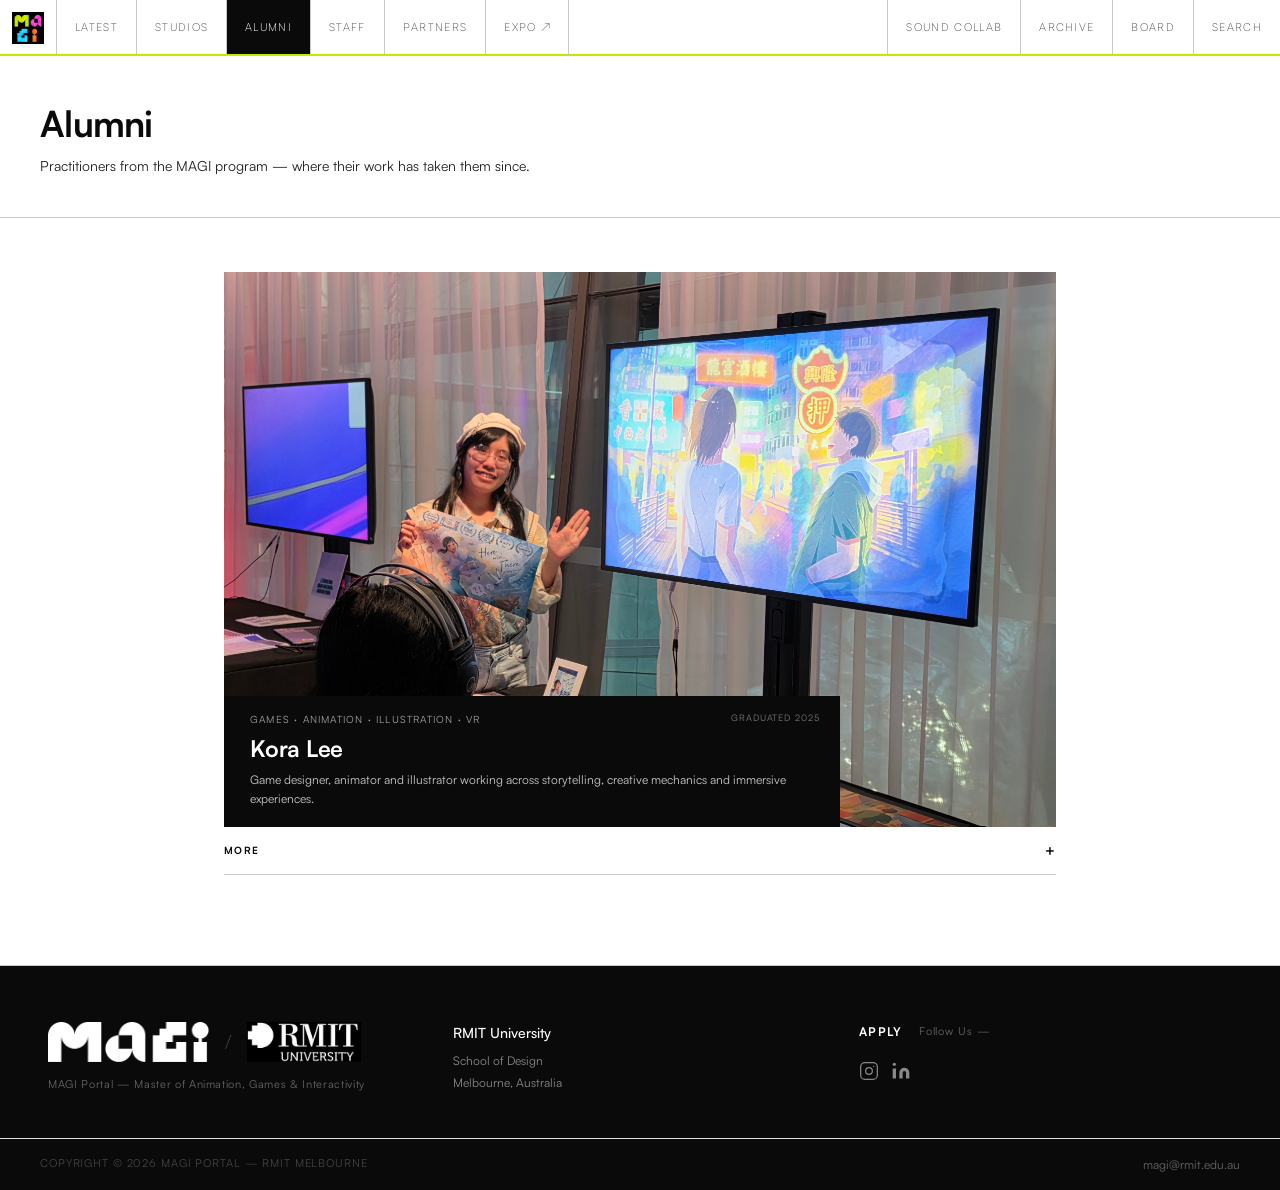
==== alumni.html @ 3a31229a "bug fix" ====
<!DOCTYPE html>
<html lang="en">
<head>
  <meta charset="UTF-8" />
  <meta name="viewport" content="width=device-width, initial-scale=1.0" />
  <title>Alumni | MAGI Portal</title>
  <link rel="icon" type="image/png" href="logo/MAGI_favicon.png" />
  <link rel="apple-touch-icon" href="logo/MAGI_favicon.png" />
  <link rel="stylesheet" href="style.css" />
  <style>

    /* ── ALUMNI COLUMN ────────────────────────────────
       Single centred column at ~65% of the page. Each alum is one .alum
       block: hero image with an overlaid corner panel, then a click-to-open
       detail section. Adding another alum = copying one .alum block; the
       toggle script picks it up automatically. */
    .alum-col {
      width: 65%;
      margin: 0 auto;
      padding: 54px 0 90px;
    }

    .alum { margin-bottom: 72px; }
    .alum:last-child { margin-bottom: 0; }

    /* ── Hero + overlaid corner panel ── */
    .alum-hero { position: relative; }

    .alum-hero-img {
      width: 100%;
      aspect-ratio: 3 / 2;
      object-fit: cover;
      object-position: center 28%;   /* keeps faces off the panel */
      display: block;
      background: var(--bg-hover);
    }

    /* Anchored to the image's bottom-left, overlapping it */
    .alum-panel {
      position: absolute;
      left: 0;
      bottom: 0;
      max-width: 74%;
      background: var(--black);
      color: var(--white);
      padding: 15px 26px 19px;
    }

    .alum-panel-meta {
      font-size: 10px;
      letter-spacing: 0.12em;
      text-transform: uppercase;
      color: rgba(255, 255, 255, 0.6);
      margin-bottom: 9px;
    }

    .alum-panel-name {
      font-size: 23px;
      font-weight: 700;
      letter-spacing: -0.01em;
      line-height: 1.15;
      margin-bottom: 7px;
    }

    .alum-panel-role {
      font-size: 12px;
      line-height: 1.6;
      color: rgba(255, 255, 255, 0.78);
    }

    /* Pinned to the panel's own top-right corner (.alum-panel is already
       position:absolute, so it's a positioning context for this too) */
    .alum-panel-grad {
      position: absolute;
      top: 15px;
      right: 20px;
      font-size: 9px;
      letter-spacing: 0.1em;
      text-transform: uppercase;
      color: rgba(255, 255, 255, 0.45);
    }

    /* ── Click-to-open toggle ── */
    .alum-more {
      width: 100%;
      display: flex;
      align-items: center;
      justify-content: space-between;
      gap: 12px;
      background: none;
      border: none;
      border-bottom: 1px solid var(--line);
      padding: 16px 0;
      font-family: 'Satoshi', sans-serif;
      font-size: 10px;
      font-weight: 700;
      letter-spacing: 0.14em;
      text-transform: uppercase;
      color: var(--black);
      cursor: pointer;
      transition: color 0.12s;
    }
    .alum-more:hover { color: var(--dim); }
    .alum-more-icon {
      font-size: 15px;
      line-height: 1;
      transition: transform 0.28s cubic-bezier(0.4, 0, 0.2, 1);
    }
    .alum.is-open .alum-more-icon { transform: rotate(45deg); }   /* + becomes × */

    /* ── Expanding detail ──
       Same 0fr → 1fr grid technique the Archive rows use, so the open/close
       eases to the content's real height without hardcoding one. */
    .alum-detail-wrap {
      display: grid;
      grid-template-rows: 0fr;
      transition: grid-template-rows 0.34s cubic-bezier(0.4, 0, 0.2, 1);
    }
    .alum.is-open .alum-detail-wrap { grid-template-rows: 1fr; }
    .alum-detail { overflow: hidden; }
    .alum-detail-inner { padding: 28px 0 2px; }

    /* Bio on the left, folio link pinned top-right of the same row */
    .alum-intro {
      display: flex;
      align-items: flex-start;
      justify-content: space-between;
      gap: 32px;
      margin-bottom: 34px;
    }

    .alum-bio {
      font-size: 14px;
      line-height: 1.75;
      color: var(--secondary);
      max-width: 62ch;
    }

    .alum-folio {
      flex-shrink: 0;
      display: inline-flex;
      align-items: center;
      gap: 6px;
      white-space: nowrap;
      font-size: 10px;
      font-weight: 700;
      letter-spacing: 0.14em;
      text-transform: uppercase;
      text-decoration: none;
      color: var(--black);
      border: 1px solid var(--line);
      padding: 9px 14px;
      transition: background 0.12s, color 0.12s, border-color 0.12s;
    }
    .alum-folio:hover {
      background: var(--black);
      color: var(--white);
      border-color: var(--black);
    }

    .alum-sec + .alum-sec { margin-top: 32px; }

    .alum-sec-title {
      font-size: 10px;
      font-weight: 700;
      letter-spacing: 0.14em;
      text-transform: uppercase;
      color: var(--faint);
      padding-bottom: 10px;
      border-bottom: 1px solid var(--line);
      margin-bottom: 4px;
    }

    .alum-item {
      display: grid;
      grid-template-columns: 60px 1fr;
      gap: 18px;
      padding: 14px 0;
      border-bottom: 1px solid var(--line);
    }
    .alum-item:last-child { border-bottom: none; }

    .alum-item-year {
      font-size: 11px;
      color: var(--dim);
      font-variant-numeric: tabular-nums;
      padding-top: 1px;
    }
    .alum-item-role {
      font-size: 13px;
      font-weight: 500;
      color: var(--black);
      line-height: 1.4;
      margin-bottom: 3px;
    }
    .alum-item-desc {
      font-size: 12px;
      color: var(--muted);
      line-height: 1.65;
    }

    @media (max-width: 900px) {
      .alum-col { width: 88%; padding: 34px 0 64px; }
      .alum-panel { position: relative; max-width: none; padding: 16px 20px 20px; }
      .alum-panel-name { font-size: 20px; }
      .alum-item { grid-template-columns: 48px 1fr; gap: 14px; }
      /* No room for a side-by-side row — folio drops under the bio */
      .alum-intro { flex-direction: column; gap: 20px; }
      /* The grad badge was overlapping the discipline line here — a long
         word like "ILLUSTRATION" doesn't reliably wrap around an absolutely
         positioned overlay at narrow widths (iPhone 13 confirmed this).
         Rather than guess at reserved space, take it out of absolute
         positioning entirely: it's the first element in the panel's markup,
         so going static drops it in as its own right-aligned line above the
         discipline list — overlap becomes structurally impossible instead
         of just unlikely. */
      .alum-panel-grad {
        position: static;
        display: block;
        text-align: right;
        margin-bottom: 6px;
      }
    }

  </style>
</head>
<body>

  <nav class="nav" id="site-nav">
    <a class="nav-wordmark" href="index.html" aria-label="MAGI Portal — Home">
      <img class="nav-wordmark-icon" src="logo/MAGI_favicon.png" alt="MAGI" />
    </a>
    <button class="nav-toggle" id="nav-toggle" aria-label="Menu" aria-expanded="false" aria-controls="site-nav">
      <span></span><span></span><span></span>
    </button>
    <div class="nav-links">
      <a class="nav-link" href="latest.html">Latest</a>
      <a class="nav-link" href="studios.html">Studios</a>
      <a class="nav-link active" href="alumni.html">Alumni</a>
      <a class="nav-link" href="staff.html">Staff</a>
      <a class="nav-link" href="sponsors.html">Partners</a>
      <div class="nav-expo">
        <a class="nav-link nav-expo-link" href="https://magiexpo2025.com/" target="_blank" rel="noopener">EXPO ↗</a>
        <span class="nav-expo-accent" aria-hidden="true"></span>
        <div class="nav-expo-menu">
          <a class="nav-expo-item is-current" href="https://magiexpo2025.com/" target="_blank" rel="noopener">
            <span class="nav-expo-year">2025</span><span class="nav-expo-name">Orbits</span>
          </a>
          <a class="nav-expo-item" href="https://magiexpo.github.io/2024/" target="_blank" rel="noopener">
            <span class="nav-expo-year">2024</span><span class="nav-expo-name">Banquet of Oddities</span>
          </a>
          <a class="nav-expo-item" href="https://pasteleftdane.github.io/" target="_blank" rel="noopener">
            <span class="nav-expo-year">2022</span><span class="nav-expo-name">MAGIc</span>
          </a>
        </div>
      </div>
    </div>
    <div class="nav-right">
      <a class="nav-link" href="soundcollab.html">Sound Collab</a>
      <a class="nav-link" href="research.html">Archive</a>
      <a class="nav-link" href="studio.html">Board</a>
    </div>
    <!-- Sits outside .nav-right so the mobile hamburger doesn't swallow it —
         on mobile it's ordered up next to the toggle (see style.css). -->
    <div class="nav-search" id="nav-search">
      <input class="nav-search-input" type="text" id="nav-search-input" placeholder="Search…" aria-label="Search the site" autocomplete="off" />
      <button class="nav-search-btn" id="nav-search-btn" type="button" aria-label="Search" aria-expanded="false">
        <span class="nav-search-label-wrap">
          <span class="nav-search-label">Search</span>
          <span class="nav-search-icon" aria-hidden="true">
            <svg width="13" height="13" viewBox="0 0 24 24" fill="none" stroke="currentColor" stroke-width="2"><circle cx="11" cy="11" r="7"/><line x1="21" y1="21" x2="16.65" y2="16.65"/></svg>
          </span>
        </span>
      </button>
    </div>
  </nav>

  <!-- ── PAGE HEADER ───────────────────────────────── -->
  <div class="page-header">
    <div class="page-header-inner">
      <h1 class="page-title">Alumni</h1>
      <p class="page-desc">Practitioners from the MAGI program — where their work has taken them since.</p>
    </div>
  </div>

  <!-- ── ALUMNI ────────────────────────────────────────
       Template block: duplicate one .alum for each new alum. Keep the
       panel copy minimal — detail lives behind the toggle. -->
  <div class="alum-col">

    <!-- Kora Lee -->
    <article class="alum" id="kora-lee">
      <div class="alum-hero">
        <img class="alum-hero-img" src="media/events/ACMI/kora6.jpg" alt="Kora Lee" />
        <div class="alum-panel">
          <div class="alum-panel-grad">Graduated 2025</div>
          <div class="alum-panel-meta">Games · Animation · Illustration · VR</div>
          <h2 class="alum-panel-name">Kora Lee</h2>
          <p class="alum-panel-role">Game designer, animator and illustrator working across storytelling, creative mechanics and immersive experiences.</p>
        </div>
      </div>

      <button class="alum-more" type="button" aria-expanded="false" aria-controls="kora-lee-detail">
        <span>More</span>
        <span class="alum-more-icon" aria-hidden="true">+</span>
      </button>

      <div class="alum-detail-wrap">
        <div class="alum-detail">
          <div class="alum-detail-inner" id="kora-lee-detail">

            <div class="alum-intro">
              <p class="alum-bio">Kora Lee (she/her) is a game designer, animator and illustrator with a focus on storytelling, creative mechanics, and immersive experiences. She is a versatile, analytical and interdisciplinary practitioner, adept at collaborating effectively with professionals across creative and technical fields. Eager to push her boundaries, she enjoys exploring new technologies like AR, VR, and motion interaction to enhance animation and game experiences.</p>
              <a class="alum-folio" href="https://leekora.wixsite.com/artportfo" target="_blank" rel="noopener">View Folio ↗</a>
            </div>

            <div class="alum-sec">
              <div class="alum-sec-title">Selected Experience</div>

              <div class="alum-item">
                <div class="alum-item-year">2025</div>
                <div>
                  <div class="alum-item-role">Game Programmer &amp; Technical Artist — <em>Infinite Bloom</em> (VR)</div>
                  <div class="alum-item-desc">Led a team of three building an exploratory gesture-based VR game in C# with the XR Interaction Toolkit and Meta SDK, directing animation, environment and level design. Accepted to the PAX Rising Showcase and the DiGRAA Conference.</div>
                </div>
              </div>

              <div class="alum-item">
                <div class="alum-item-year">2025</div>
                <div>
                  <div class="alum-item-role">2D Animator (Freelance) — Dream Engine Games</div>
                  <div class="alum-item-desc">Produced 2D rigged character animation for the opening scene of <em>Rotaeno</em> v2.6, a rhythm mobile game with 100k+ downloads on Google Play.</div>
                </div>
              </div>

              <div class="alum-item">
                <div class="alum-item-year">2024</div>
                <div>
                  <div class="alum-item-role">Animation Director — <em>Here and There</em> (2D)</div>
                  <div class="alum-item-desc">Directed a 2D digital animation across storyboarding, animation, colouring and compositing. Recognised for storytelling at the RMIT MAGI Expo.</div>
                </div>
              </div>
            </div>

            <div class="alum-sec">
              <div class="alum-sec-title">Selected Showcases</div>

              <div class="alum-item">
                <div class="alum-item-year">2026</div>
                <div>
                  <div class="alum-item-role">ACMI Residency</div>
                  <div class="alum-item-desc">Selected project — <em>Infinite Bloom</em> (VR)</div>
                </div>
              </div>

              <div class="alum-item">
                <div class="alum-item-year">2026</div>
                <div>
                  <div class="alum-item-role">Taipei Game Show</div>
                  <div class="alum-item-desc">Exhibiting project — <em>Infinite Bloom</em> (VR)</div>
                </div>
              </div>

              <div class="alum-item">
                <div class="alum-item-year">2025</div>
                <div>
                  <div class="alum-item-role">PAX Aus Rising Showcase</div>
                  <div class="alum-item-desc">Exhibiting project — <em>Infinite Bloom</em> (VR)</div>
                </div>
              </div>
            </div>

          </div>
        </div>
      </div>
    </article>

  </div>

  <footer class="footer">
    <div class="footer-top">
      <div class="footer-brand">
        <div class="footer-logos">
          <img src="logo/magi-logo-white.png" alt="MAGI" class="footer-magi" />
          <span class="footer-logos-divider">/</span>
          <img src="logo/RMIT_Black 000.avif" alt="RMIT University" class="footer-rmit" />
        </div>
        <div class="footer-brand-sub">MAGI Portal — Master of Animation, Games &amp; Interactivity</div>
      </div>
      <div class="footer-info">
        <div class="footer-info-title">RMIT University</div>
        <div class="footer-info-line">School of Design</div>
        <div class="footer-info-line">Melbourne, Australia</div>
      </div>
      <div class="footer-right">
        <div class="footer-apply-row">
          <a class="footer-apply" href="https://www.rmit.edu.au/study-with-us/levels-of-study/postgraduate-study/masters-by-coursework/master-of-animation-games-and-interactivity-mc232" target="_blank" rel="noopener">Apply</a>
          <span class="footer-follow">Follow Us —</span>
        </div>
        <div class="footer-socials">
          <a class="footer-social" href="https://www.instagram.com/rmit.magistudio/" target="_blank" rel="noopener" aria-label="Instagram"><svg width="20" height="20" viewBox="0 0 24 24" fill="none" stroke="currentColor" stroke-width="1.5"><rect x="2" y="2" width="20" height="20" rx="5"/><circle cx="12" cy="12" r="4"/><circle cx="17.5" cy="6.5" r="0.8" fill="currentColor" stroke="none"/></svg></a>
          <a class="footer-social" href="https://au.linkedin.com/in/magi-studio-9abb08270" target="_blank" rel="noopener" aria-label="LinkedIn"><svg width="20" height="20" viewBox="0 0 24 24" fill="currentColor"><path d="M16 8a6 6 0 0 1 6 6v7h-4v-7a2 2 0 0 0-4 0v7h-4v-7a6 6 0 0 1 6-6z"/><rect x="2" y="9" width="4" height="12"/><circle cx="4" cy="4" r="2"/></svg></a>
        </div>
      </div>
    </div>
    <div class="footer-bottom">
      <div class="footer-copy">Copyright © 2026 MAGI Portal — RMIT Melbourne</div>
      <a class="footer-email" href="mailto:magi@rmit.edu.au">magi@rmit.edu.au</a>
    </div>
  </footer>

  <script>
    // ── ALUMNI "MORE" TOGGLES ─────────────────────────
    // Delegated, so alum blocks added later need no extra wiring.
    document.querySelectorAll('.alum-more').forEach(btn => {
      btn.addEventListener('click', () => {
        const alum = btn.closest('.alum');
        if (!alum) return;
        const open = alum.classList.toggle('is-open');
        btn.setAttribute('aria-expanded', open ? 'true' : 'false');
        btn.querySelector('span').textContent = open ? 'Less' : 'More';
      });
    });
  </script>

  <script src="nav-toggle.js"></script>
  <script src="search.js"></script>
</body>
</html>
---- style.css ----
/* Self-hosted — was `@import url(api.fontshare.com/...)`. Same family, same
   weights actually used on the site (300/400/500/700; nothing uses 900), just
   served from fonts/satoshi/ instead of a third-party CDN: one less external
   dependency, works if that CDN is ever slow/down/blocked, and loads from the
   same origin as everything else. */
@font-face {
  font-family: 'Satoshi';
  src: url('fonts/satoshi/Satoshi-Light.woff2') format('woff2'),
       url('fonts/satoshi/Satoshi-Light.woff') format('woff');
  font-weight: 300;
  font-style: normal;
  font-display: swap;
}
@font-face {
  font-family: 'Satoshi';
  src: url('fonts/satoshi/Satoshi-Regular.woff2') format('woff2'),
       url('fonts/satoshi/Satoshi-Regular.woff') format('woff');
  font-weight: 400;
  font-style: normal;
  font-display: swap;
}
@font-face {
  font-family: 'Satoshi';
  src: url('fonts/satoshi/Satoshi-Medium.woff2') format('woff2'),
       url('fonts/satoshi/Satoshi-Medium.woff') format('woff');
  font-weight: 500;
  font-style: normal;
  font-display: swap;
}
@font-face {
  font-family: 'Satoshi';
  src: url('fonts/satoshi/Satoshi-Bold.woff2') format('woff2'),
       url('fonts/satoshi/Satoshi-Bold.woff') format('woff');
  font-weight: 700;
  font-style: normal;
  font-display: swap;
}

*, *::before, *::after {
  box-sizing: border-box;
  margin: 0;
  padding: 0;
}

:root {
  --black:   #0a0a0a;
  --white:   #fff;
  --line:    #c8c8c8;
  --line-mid:#d8d8d8;
  --muted:   #555;
  --dim:     #777;
  --faint:   #999;
  --secondary: #222;
  --bg-hover:  #f5f5f5;

  /* Specialisation colours — matched to letter PNG colours */
  --col-research:     #c8e800;  /* lime    — M */
  --col-animation:    #ff20c0;  /* magenta — A */
  --col-games:        #1eceff;  /* cyan    — G */
  --col-interactivity:#ff6b1a;  /* orange  — I */

  /* Tint backgrounds */
  --tint-research:     #f7fcd0;
  --tint-animation:    #ffe8f9;
  --tint-games:        #d6f8ff;
  --tint-interactivity:#fff0e6;
}

html, body {
  background: var(--white);
  color: var(--black);
  font-family: 'Satoshi', sans-serif;
  font-size: 15px;
  font-weight: 400;
  line-height: 1.6;
  min-height: 100vh;
}

/* ── PAGE TRANSITIONS ────────────────────────────── */

::view-transition-old(root),
::view-transition-new(root) {
  animation-duration: 0.4s;
  animation-timing-function: ease;
}

/* Keep the header constant across page navigations (not part of the fade) */
.nav { view-transition-name: site-header; }

/* Universal fallback — subtle fade-in of page content on load (nav excluded) */
@keyframes pageFadeIn {
  from { opacity: 0; }
  to   { opacity: 1; }
}

/* fade page content, but never elements that manage their own visibility
   (e.g. fixed modal/dialog overlays that default to opacity:0) */
body > :not(.nav):not(.modal-overlay) {
  animation: pageFadeIn 0.4s ease both;
}

@media (prefers-reduced-motion: reduce) {
  body > :not(.nav):not(.modal-overlay) { animation: none; }
  ::view-transition-old(root),
  ::view-transition-new(root) { animation: none; }
}

/* ── NAV ─────────────────────────────────────────── */

.nav {
  display: flex;
  align-items: center;
  height: 56px;
  border-bottom: 1px solid var(--line);
  position: sticky;
  top: 0;
  background: var(--white);
  z-index: 100;
}

/* green header line — doubles as a page-load progress bar */
.nav::after {
  content: '';
  position: absolute;
  left: 0;
  bottom: -1px;
  width: 100%;
  height: 2px;
  background: #c8e800;
  transform-origin: left center;
  animation: navLoadBar 0.9s cubic-bezier(0.4, 0, 0.2, 1) both;
  z-index: 101;
}

@keyframes navLoadBar {
  from { transform: scaleX(0); }
  to   { transform: scaleX(1); }
}

@media (prefers-reduced-motion: reduce) {
  .nav::after { animation: none; }
}

.nav-wordmark {
  padding: 12px;
  height: 100%;
  display: flex;
  align-items: center;
  justify-content: center;
  border-right: 1px solid var(--line);
  cursor: pointer;
  user-select: none;
  transition: opacity 0.15s ease;
}

.nav-wordmark:hover { opacity: 0.6; }

.nav-wordmark-magi {
  font-size: 13px;
  font-weight: 500;
  letter-spacing: 0.16em;
  text-transform: uppercase;
  color: var(--black);
}

.nav-wordmark-icon {
  height: 32px;
  width: auto;
  display: block;
}

.nav-wordmark-sub {
  font-size: 11px;
  font-weight: 300;
  letter-spacing: 0.1em;
  text-transform: uppercase;
  color: var(--muted);
}

.nav-links { display: flex; height: 100%; }

.nav-link {
  padding: 0 18px;
  font-size: 11px;
  font-family: 'Satoshi', sans-serif;
  font-weight: 300;
  letter-spacing: 0.12em;
  text-transform: uppercase;
  color: var(--muted);
  height: 100%;
  display: flex;
  align-items: center;
  border-right: 1px solid var(--line);
  cursor: pointer;
  transition: color 0.1s;
  white-space: nowrap;
  user-select: none;
  text-decoration: none;
}

.nav-link:hover { color: var(--black); }

.nav-link.active {
  color: var(--white);
  background: var(--black);
}

.nav-live   { display: flex; align-items: center; gap: 7px; }
.nav-dot    { width: 5px; height: 5px; border-radius: 50%; background: var(--black); animation: blink 1.6s ease-in-out infinite; flex-shrink: 0; }

@keyframes blink { 0%,100%{opacity:1} 50%{opacity:0.1} }

.nav-right  { margin-left: auto; display: flex; height: 100%; }
.nav-right .nav-link { border-right: none; border-left: 1px solid var(--line); }

/* ── SEARCH (expands leftward, pushing the earlier nav-right buttons along
   with it since this sits last and nav-right is pinned to the nav's right
   edge — no JS positioning needed, plain layout does the "sliding"). ────── */

.nav-search {
  position: relative;
  display: flex;
  align-items: center;
  height: 100%;
  border-left: 1px solid var(--line);
}

.nav-search-input {
  width: 0;
  min-width: 0;
  height: 100%;
  padding: 0;
  border: none;
  outline: none;
  background: none;
  font-family: 'Satoshi', sans-serif;
  font-size: 12px;
  color: var(--black);
  transition: width 0.28s cubic-bezier(0.4, 0, 0.2, 1), padding 0.28s cubic-bezier(0.4, 0, 0.2, 1);
}
.nav-search-input::placeholder { color: var(--faint); }
.nav-search.open .nav-search-input { width: 200px; padding: 0 6px 0 16px; }

.nav-search-btn {
  display: flex;
  align-items: center;
  justify-content: center;
  height: 100%;
  padding: 0 18px;
  background: none;
  border: none;
  cursor: pointer;
  color: var(--muted);
  transition: color 0.1s;
  flex-shrink: 0;
}
.nav-search-btn:hover { color: var(--black); }
.nav-search.open .nav-search-btn { color: var(--black); }

.nav-search-label-wrap { position: relative; display: inline-flex; align-items: center; justify-content: center; }

.nav-search-label {
  font-family: 'Satoshi', sans-serif;
  font-size: 11px;
  font-weight: 300;
  letter-spacing: 0.12em;
  text-transform: uppercase;
  white-space: nowrap;
  transition: opacity 0.15s ease;
}

.nav-search-icon {
  position: absolute;
  inset: 0;
  display: flex;
  align-items: center;
  justify-content: center;
  opacity: 0;
  transition: opacity 0.15s ease;
}

.nav-search.open .nav-search-label { opacity: 0; }
.nav-search.open .nav-search-icon { opacity: 1; }

/* ── EXPO DROPDOWN (previous years) ───────────────── */

.nav-expo { position: relative; display: flex; align-items: stretch; height: 100%; }
.nav-expo-link { border-right: none; }

/* The vertical divider that normally sits at EXPO's right edge slides right
   to meet the dropdown's right border as it opens — same line, it just
   travels there.
   `right: calc(100% - 240px)` lands it exactly on the menu's right edge
   (menu is left:0, width:240px) regardless of how wide "EXPO ↗" renders. */
.nav-expo-accent {
  position: absolute;
  top: 0;
  right: 0;
  width: 1px;
  height: 100%;
  background: var(--line);
  transition: right 0.25s ease, background 0.15s ease;
  z-index: 201;
  pointer-events: none;
}
.nav-expo:hover .nav-expo-accent,
.nav-expo.open .nav-expo-accent {
  right: calc(100% - 240px);
  background: var(--black);
}

.nav-expo-menu {
  position: absolute;
  top: 100%;
  left: 0;
  width: 240px;
  background: var(--white);
  border: 1px solid var(--line);
  box-shadow: 0 10px 26px rgba(0, 0, 0, 0.1);
  opacity: 0;
  pointer-events: none;
  transform: translateY(-4px);
  transition: opacity 0.25s ease, transform 0.25s ease;
  z-index: 200;
}
.nav-expo:hover .nav-expo-menu,
.nav-expo.open .nav-expo-menu { opacity: 1; pointer-events: auto; transform: translateY(0); }

.nav-expo-item {
  display: flex;
  align-items: baseline;
  gap: 10px;
  padding: 12px 16px;
  text-decoration: none;
  border-bottom: 1px solid var(--line);
  transition: background 0.1s;
}
.nav-expo-item:last-child { border-bottom: none; }
.nav-expo-item:hover { background: var(--bg-hover); }
.nav-expo-year { font-size: 11px; font-weight: 700; letter-spacing: 0.05em; color: var(--black); flex-shrink: 0; width: 30px; }
.nav-expo-name { font-size: 12px; color: var(--secondary); flex: 1; }

/* ── HERO ────────────────────────────────────────── */

.hero {
  position: relative;
  height: 88vh;
  min-height: 560px;
  max-height: 820px;
  overflow: hidden;
}

.hero-rule {
  position: absolute;
  top: 0; left: 0; right: 0;
  height: 2px;
  background: #c8e800;
  z-index: 5;
}

.hero-logo {
  position: absolute;
  top: 42%;
  left: 50%;
  transform: translate(-50%, -50%);
  z-index: 2;
  display: flex;
  align-items: center;
  justify-content: center;
}

.hero-tagline-wrap {
  position: absolute;
  bottom: 96px;
  left: 50%;
  transform: translateX(-50%);
  text-align: center;
  z-index: 3;
  display: flex;
  flex-direction: column;
  align-items: center;
  gap: 20px;
}

.hero-title-group {
  display: flex;
  flex-direction: column;
  align-items: center;
  gap: 16px;
}

.hero-tagline-wrap .hero-badge {
  display: inline-block;
  color: var(--black);
  font-family: "museo", "Satoshi", sans-serif;
  font-size: 19px;
  font-weight: 700;
  letter-spacing: 0.1em;
  text-transform: uppercase;
  white-space: nowrap;
}

.hero-tagline-wrap .hero-rmit {
  height: 50px;
  width: auto;
  display: block;
  opacity: 0.5;
}

.hero-tagline-wrap .strip-tagline {
  font-size: 13px;
  font-weight: 400;
  color: var(--secondary);
  line-height: 1.5;
  white-space: nowrap;
}

@media (max-width: 640px) {
  .hero-tagline-wrap .hero-badge {
    font-size: 13px;
    letter-spacing: 0.08em;
    white-space: normal;
  }
  .hero-tagline-wrap .strip-tagline { white-space: normal; }
}

/* ── UPLOAD CTA ──────────────────────────────────── */

.upload-cta {
  border-bottom: 1px solid var(--line);
  background: #f7fcd0;
}

.upload-inner {
  display: flex;
  flex-direction: column;
  align-items: center;
  text-align: center;
  padding: 40px 32px;
  gap: 20px;
}

.upload-title {
  font-size: 18px;
  font-weight: 500;
  color: var(--black);
  margin-bottom: 6px;
}

.upload-desc {
  font-size: 12px;
  color: #555;
  line-height: 1.7;
  max-width: 440px;
}

.upload-btn {
  font-family: 'Satoshi', sans-serif;
  font-size: 11px;
  font-weight: 500;
  letter-spacing: 0.1em;
  text-transform: uppercase;
  text-decoration: none;
  color: var(--white);
  background: var(--black);
  border: 1px solid var(--black);
  padding: 14px 28px;
  cursor: pointer;
  white-space: nowrap;
  transition: background 0.1s;
  flex-shrink: 0;
}

.upload-btn:hover { background: #333; }

/* ── NEWS & EVENTS ───────────────────────────────── */

#news {
  background: #0a0a0a;
}

#news .bar {
  background: #0a0a0a;
  border-bottom-color: #e0e0e0;
  border-top-color: #e0e0e0;
}

#news .bar-title { color: #666; }
#news .bar-link  { color: #555; border-left-color: #e0e0e0; }
#news .bar-link:hover { color: #fff; }

.news-grid {
  display: grid;
  grid-template-columns: 2fr 1fr 1fr 1fr;
  border-bottom: 1px solid #e0e0e0;
}

.news-card {
  border-right: 1px solid #e0e0e0;
  padding: 24px;
  display: flex;
  flex-direction: column;
  gap: 10px;
  cursor: pointer;
  background: #0a0a0a;
  transition: background 0.1s;
}

.news-card:hover { background: #141414; }
.news-card-featured { border-right: 1px solid #e0e0e0; }
/* The last card's own divider used to blend into the section's own edge
   border; now that the section has no side border, this would otherwise
   read as a stray line at the right edge of the screen. */
.news-card:last-child { border-right: none; }

.news-img {
  width: 100%;
  aspect-ratio: 16 / 9;
  overflow: hidden;
  margin-bottom: 12px;
  flex-shrink: 0;
}

.news-img img {
  width: 100%;
  height: 100%;
  object-fit: cover;
  display: block;
}

/* portrait image rotated to landscape */
.news-img-rotated {
  position: relative;
}

.news-img-rotated img {
  position: absolute;
  top: 50%;
  left: 50%;
  width: 170%;
  height: auto;
  transform: translate(-50%, -50%) rotate(-90deg);
}

.news-tag { font-size: 11px; letter-spacing: 0.12em; text-transform: uppercase; color: #999; }
/* 13px matches the section header above it (.bar-title-link) and the other
   two card-title styles on this page (.sel-title, .rec-compact-title) — it
   used to run at 17px, outsizing its own section label. */
.news-title { font-size: 13px; font-weight: 500; color: #fff; line-height: 1.4; }
.news-body { font-size: 13px; color: #bbb; line-height: 1.8; flex: 1; }

.news-meta {
  display: flex;
  align-items: center;
  justify-content: space-between;
  margin-top: 4px;
  border-top: 1px solid #e0e0e0;
  padding-top: 12px;
}

.news-date { font-size: 11px; letter-spacing: 0.08em; color: #999; }

.news-link {
  font-size: 11px; letter-spacing: 0.08em; text-transform: uppercase;
  color: #fff; text-decoration: none; transition: opacity 0.1s;
}

.news-link:hover { opacity: 0.6; }

/* ── MEDIA GALLERY ───────────────────────────────── */

.gallery-grid {
  display: grid;
  grid-template-columns: 1fr 1.8fr 1fr 1.3fr;
  grid-template-rows: 210px 160px 420px;
  border-bottom: 1px solid var(--line);
  gap: 28px;
  padding: 40px 48px;
  background: var(--white);
}

/* explicit placement for editorial layout */
.gallery-grid .gallery-item:nth-child(1) { grid-column: 1; grid-row: 1; }
.gallery-grid .gallery-item:nth-child(2) { grid-column: 2; grid-row: 1 / 3; }
.gallery-grid .gallery-item:nth-child(3) { grid-column: 3; grid-row: 1; }
.gallery-grid .gallery-item:nth-child(4) { grid-column: 4; grid-row: 1; }
.gallery-grid .gallery-item:nth-child(5) { grid-column: 1; grid-row: 2; }
.gallery-grid .gallery-item:nth-child(6) { grid-column: 3; grid-row: 2; }
.gallery-grid .gallery-item:nth-child(7) { grid-column: 4; grid-row: 2; }
.gallery-grid .gallery-item:nth-child(8) { grid-column: 1 / -1; grid-row: 3; }

.gallery-item {
  position: relative;
  overflow: hidden;
  cursor: pointer;
  background: #f0f0f0;
}

.gallery-item img {
  width: 100%;
  height: 100%;
  object-fit: cover;
  object-position: center center;
  display: block;
  transition: transform 0.4s ease, opacity 0.8s ease;
}

.gallery-item:hover img { transform: scale(1.03); }

.gallery-overlay {
  position: absolute;
  inset: 0;
  display: flex;
  flex-direction: column;
  justify-content: flex-end;
  padding: 16px;
  background: linear-gradient(
    to top,
    rgba(0, 0, 0, 0.72) 0%,
    rgba(0, 0, 0, 0.2)  50%,
    transparent         100%
  );
  opacity: 0;
  transition: opacity 0.25s ease;
}

.gallery-item:hover .gallery-overlay { opacity: 1; }

.gallery-item-label {
  font-size: 9px;
  letter-spacing: 0.14em;
  text-transform: uppercase;
  color: rgba(255, 255, 255, 0.65);
  margin-bottom: 5px;
  transform: translateY(6px);
  transition: transform 0.25s ease;
}

.gallery-item-title {
  font-size: 13px;
  font-weight: 500;
  color: #fff;
  line-height: 1.3;
  margin-bottom: 4px;
  transform: translateY(6px);
  transition: transform 0.25s ease 0.03s;
}

.gallery-item-student {
  font-size: 10px;
  color: rgba(255, 255, 255, 0.55);
  transform: translateY(6px);
  transition: transform 0.25s ease 0.06s;
}

.gallery-item:hover .gallery-item-label,
.gallery-item:hover .gallery-item-title,
.gallery-item:hover .gallery-item-student {
  transform: translateY(0);
}

/* ── STAT ──────────────────────────────────────────── */

.stat {
  display: flex;
  align-items: baseline;
  justify-content: space-between;
  padding: 10px 0;
  border-bottom: 1px solid var(--line-mid);
}

.stat:first-child { border-top: 1px solid var(--line-mid); }
.stat-n     { font-size: 18px; font-weight: 500; color: var(--black); line-height: 1; }
.stat-label { font-size: 9px; letter-spacing: 0.1em; text-transform: uppercase; color: var(--dim); }

/* ── LOGO ─────────────────────────────────────────── */

.logo-wrap {
  display: flex;
  align-items: flex-end;
  justify-content: center;
  gap: clamp(8px, 2vw, 24px);
}

.letter-wrap {
  position: relative;
  display: flex;
  flex-direction: column;
  align-items: center;
  flex: 0 0 auto;
}

.letter-label {
  position: absolute;
  bottom: -2px;
  left: 50%;
  transform: translateX(-50%) translateY(100%);
  background: var(--label-color);
  color: var(--label-text);
  font-family: 'Satoshi', sans-serif;
  font-size: 9px;
  font-weight: 500;
  letter-spacing: 0.14em;
  text-transform: uppercase;
  white-space: nowrap;
  padding: 5px 10px;
  pointer-events: none;
  opacity: 0;
  transition: opacity 0.2s ease, transform 0.2s ease;
  z-index: 10;
}

.letter-wrap:hover .letter-label {
  opacity: 1;
  transform: translateX(-50%) translateY(calc(100% + 8px));
}

/* ── INTERACTION HINTS ("click me" / "drag me") ──── */

.logo-hint {
  position: absolute;
  bottom: calc(100% + 12px);
  left: 50%;
  background: var(--black);
  color: var(--white);
  font-size: 10px;
  font-weight: 500;
  letter-spacing: 0.14em;
  text-transform: uppercase;
  white-space: nowrap;
  padding: 6px 11px;
  border-radius: 3px;
  opacity: 0;
  pointer-events: none;
  z-index: 40;
  transform: translateX(-50%) translateY(6px) scale(0.94);
  /* Quick pop rather than the old 0.3s drift — now that it's triggered by
     hover instead of an ambient timer, it needs to read as an immediate
     response to the cursor arriving, not something catching up a beat later. */
  transition: opacity 0.12s ease, transform 0.12s ease;
}

.logo-hint::after {
  content: '';
  position: absolute;
  top: 100%;
  left: 50%;
  transform: translateX(-50%);
  border: 5px solid transparent;
  border-top-color: var(--black);
}

.logo-hint.show {
  opacity: 1;
  animation: hintBob 1.6s ease-in-out infinite;
}

@keyframes hintBob {
  0%, 100% { transform: translateX(-50%) translateY(0)    scale(1); }
  50%      { transform: translateX(-50%) translateY(-5px) scale(1); }
}

@media (prefers-reduced-motion: reduce) {
  .logo-hint.show { animation: none; transform: translateX(-50%) translateY(0) scale(1); }
}

.logo-letter {
  display: block;
  /* Sized by height, but the letters' aspect ratios sum to ~3.583, so the
     MAGI row width tracks this ×3.583 (+gaps). The old `min(280px, 23vw)`
     went FLAT at 280px above ~1217px viewport — so dragging a wide window
     smaller kept the logo pinned oversized until it suddenly started
     shrinking at 1217px. clamp() scales it continuously instead: it tracks
     18vw across the whole 830→1667px range (row stays ~70vw, ~15vw of air
     each side), and only pins at 300px on genuinely large monitors. Below
     ~760px the mobile block takes over with its own wider-spanning rule. */
  height: clamp(150px, 18vw, 300px);
  width: auto;
  flex: 0 0 auto;
  user-select: none;
  -webkit-user-drag: none;
  cursor: crosshair;
  filter: grayscale(1) brightness(0.13);
}

/* ── Per-letter hover animations ─────────────────── */

/* ── M — ORIGAMI PAPER FOLD-OUT ───────────────────── */

.m-stage {
  position: relative;
  display: inline-block;
  perspective: 1400px;
  perspective-origin: 50% 45%;
  cursor: pointer;
}

/* the real <img> IS the resting M (same shading as the other letters);
   the panel layer only appears while folding */
.m-stage #letter-m {
  display: block;
  opacity: 1;
  cursor: pointer;
  transition: filter 0.25s ease, opacity 0.25s ease,
              transform 0.5s cubic-bezier(0.34, 1.56, 0.64, 1);
}
.m-stage:hover #letter-m {
  transform: translateY(-6px);
}

/* panel layer — hidden at rest, shown only during the fold */
.m-fold {
  position: absolute;
  inset: 0;
  opacity: 0;
  transform-style: preserve-3d;
  pointer-events: none;
}

/* swap img → panels while folding */
#m-stage.folding .m-fold   { opacity: 1; }
#m-stage.folding #letter-m { opacity: 0; }

.m-panel {
  position: absolute;
  background-image: url('M-logo.png');
  background-repeat: no-repeat;
  transform-style: preserve-3d;
  backface-visibility: hidden;
  filter: grayscale(1) brightness(0.13);
  transition: transform 0.34s cubic-bezier(0.45, 0.02, 0.2, 1),
              filter 0.25s ease,
              opacity 0.25s ease;
  will-change: transform;
}

/* soft crease shading that deepens mid-fold for a paper feel —
   masked to the logo silhouette so it follows the curves, not the tile box */
.m-panel::after {
  content: '';
  position: absolute;
  inset: 0;
  background: linear-gradient(90deg,
              rgba(0,0,0,0.40) 0%,
              rgba(0,0,0,0)    22%,
              rgba(0,0,0,0)    80%,
              rgba(255,255,255,0.16) 100%);
  -webkit-mask-image: url('M-logo.png');
          mask-image: url('M-logo.png');
  -webkit-mask-repeat: no-repeat;
          mask-repeat: no-repeat;
  -webkit-mask-size: var(--m-bg-w) var(--m-bg-h);
          mask-size: var(--m-bg-w) var(--m-bg-h);
  -webkit-mask-position: var(--m-bg-x) var(--m-bg-y);
          mask-position: var(--m-bg-x) var(--m-bg-y);
  opacity: 0;
  transition: opacity 0.2s ease;
  pointer-events: none;
}

/* When another letter is active, the M greys out like the rest of the wordmark. */
.logo-wrap[data-active] #letter-m,
.logo-wrap[data-active] .m-fold .m-panel {
  filter: grayscale(1) brightness(0.08);
  opacity: 0.3;
}
/* …but light it up full-colour when the M itself is the active spec */
.logo-wrap[data-active] #letter-m.is-active,
.logo-wrap[data-active] .m-stage:has(#letter-m.is-active) .m-fold .m-panel {
  filter: grayscale(0) brightness(1);
  opacity: 1;
}
/* hidden img must stay hidden mid-fold even if the M is the active spec */
#m-stage.folding #letter-m,
#m-stage.folding #letter-m.is-active { opacity: 0; }

/* crease shading lights up while a panel is mid-flip */
.m-panel.is-creasing::after {
  opacity: 1;
}

/* ── A — SHATTER / JENGA PLAYGROUND ──────────────── */

.a-shatter-layer {
  position: absolute;
  inset: 0;
  z-index: 4;
  overflow: hidden;
  pointer-events: auto;
}

.a-piece {
  position: absolute;
  top: 0;
  left: 0;
  background-repeat: no-repeat;
  cursor: grab;
  will-change: transform;
}

.a-piece:active { cursor: grabbing; }

.a-reset-hotspot {
  position: absolute;
  display: flex;
  align-items: center;
  justify-content: center;
  color: rgba(10, 10, 10, 0.28);
  font-size: 22px;
  line-height: 1;
  cursor: pointer;
  pointer-events: auto;
  transition: color 0.15s ease, transform 0.15s ease;
}

.a-reset-hotspot:hover {
  color: rgba(10, 10, 10, 0.7);
  transform: scale(1.12);
}

#letter-a {
  transform-origin: center bottom;
  transition: filter 0.25s ease, opacity 0.25s ease, transform 0.5s cubic-bezier(0.34, 1.56, 0.64, 1);
}
#letter-a:hover {
  transform: rotate(-6deg);
}

#letter-g {
  transition: filter 0.25s ease, opacity 0.25s ease, transform 0.45s cubic-bezier(0.34, 1.56, 0.64, 1);
}
#letter-g:hover {
  transform: translateX(5px);
  cursor: grab;
}
#letter-g.is-dragging {
  cursor: grabbing;
  transition: filter 0.25s ease, opacity 0.25s ease;
}

/* ── TITTLE SCORE ─────────────────────────────────── */

.tittle-score {
  position: absolute;
  top: 0;
  left: calc(100% + 10px);
  font-size: 11px;
  font-weight: 500;
  font-family: 'Satoshi', sans-serif;
  letter-spacing: 0.08em;
  color: #ff6b1a;
  opacity: 0;
  transition: opacity 0.2s ease;
  white-space: nowrap;
  pointer-events: none;
}

.tittle-score.visible { opacity: 1; }
.tittle-score.lost    { color: var(--dim); }

.letter-i-container {
  position: relative;
  display: inline-block;
  cursor: crosshair;
}

/* white rectangle that covers the tittle area of the I */
.letter-i-decap {
  position: absolute;
  top: 0;
  left: 0;
  right: 0;
  height: 42%;
  background: var(--white);
  opacity: 0;
  transition: opacity 0.15s ease;
  pointer-events: none;
}

.letter-i-container.decapitated .letter-i-decap {
  opacity: 1;
}

/* bouncing tittle element */
.tittle-ball {
  position: fixed;
  pointer-events: auto;
  cursor: pointer;
  z-index: 9999;
  background: #ff6b1a;
  border-radius: 50%;
  width: min(122px, 5.0vw);
  height: min(122px, 5.0vw);
  display: none;
}

/* dim all when any spec active */
.logo-wrap[data-active] .logo-letter {
  filter: grayscale(1) brightness(0.08);
  opacity: 0.3;
}

/* hovered letter — full colour */
.logo-wrap[data-active] .logo-letter.is-active {
  filter: grayscale(0) brightness(1);
  opacity: 1;
}

/* ── SPECIALISATION PANELS ───────────────────────── */

.specs {
  display: grid;
  grid-template-columns: repeat(4, 1fr);
  border-bottom: 1px solid var(--line);
  border-left: 1px solid var(--line);
}

.spec-panel {
  border-right: 1px solid var(--line);
  padding: 0;
  transition: background 0.3s ease;
  position: relative;
  overflow: hidden;
}

.spec-panel::before {
  content: '';
  display: block;
  height: 3px;
  width: 100%;
}

#spec-research::before      { background: var(--col-research); }
#spec-animation::before     { background: var(--col-animation); }
#spec-games::before         { background: var(--col-games); }
#spec-interactivity::before { background: var(--col-interactivity); }

/* ── SPEC HEADER ─────────────────────────────────── */

.spec-header {
  display: flex;
  align-items: flex-end;
  justify-content: space-between;
  padding: 20px 20px 16px;
  border-bottom: 1px solid var(--line);
}

.spec-symbol {
  height: 80px;
  width: auto;
  object-fit: contain;
  display: block;
}

.spec-header-label {
  font-family: 'Satoshi', sans-serif;
  font-size: 16px;
  font-weight: 700;
  letter-spacing: 0.06em;
  text-transform: uppercase;
  padding: 6px 12px 7px;
  align-self: flex-end;
  color: #111;
}

#spec-research      .spec-header-label { background: var(--col-research); }
#spec-animation     .spec-header-label { background: var(--col-animation); }
#spec-games         .spec-header-label { background: var(--col-games); }
#spec-interactivity .spec-header-label { background: var(--col-interactivity); }

#specialisations, #upload, #news, #archive, #gallery {
  margin-top: 0;
}

.specs, .students-grid, #view-grid {
  margin-bottom: 0;
}

/* section breathing room — top border on each bar already provides separation,
   add extra vertical space inside spec-inner and news cards */
.spec-inner { padding: 28px 24px 36px; }

.news-card { padding: 28px; }

.spec-label {
  font-size: 9px;
  font-weight: 500;
  letter-spacing: 0.16em;
  text-transform: uppercase;
  color: var(--dim);
  margin-bottom: 10px;
}

.spec-title {
  font-size: 22px;
  font-weight: 500;
  letter-spacing: -0.02em;
  color: var(--black);
  margin-bottom: 12px;
  transition: color 0.25s ease;
}

.spec-desc {
  font-size: 13px;
  color: var(--secondary);
  line-height: 1.8;
  margin-bottom: 20px;
}

.spec-courses {
  list-style: none;
  margin: 0 0 24px;
  padding: 0;
}

.spec-course {
  display: flex;
  align-items: baseline;
  justify-content: space-between;
  gap: 10px;
  padding: 9px 0;
  border-top: 1px solid var(--line-mid);
}

.spec-course:last-child { border-bottom: 1px solid var(--line-mid); }

.spec-course-title {
  font-size: 12px;
  color: var(--secondary);
  line-height: 1.4;
}

.spec-course-code {
  font-size: 10px;
  letter-spacing: 0.05em;
  color: var(--faint);
  white-space: nowrap;
  flex-shrink: 0;
}

.spec-count {
  display: flex;
  align-items: baseline;
  gap: 6px;
  margin-bottom: 20px;
  padding-bottom: 20px;
  border-bottom: 1px solid var(--line);
}

.spec-n    { font-size: 28px; font-weight: 500; color: var(--black); line-height: 1; transition: color 0.25s ease; }
.spec-unit { font-size: 9px; letter-spacing: 0.1em; text-transform: uppercase; color: var(--dim); }

.spec-works { margin-bottom: 20px; }

.spec-work-row {
  display: grid;
  grid-template-columns: 1fr auto auto;
  gap: 8px;
  align-items: baseline;
  padding: 7px 0;
  border-bottom: 1px solid var(--line-mid);
  cursor: pointer;
  transition: opacity 0.1s;
}

.spec-work-row:hover { opacity: 0.7; }
.spec-work-row.ghost { opacity: 0.25; cursor: default; }
.spec-work-row.ghost:hover { opacity: 0.25; }

.spec-work-title   { font-size: 12px; color: var(--black); }
.spec-work-student { font-size: 11px; color: var(--secondary); white-space: nowrap; }
.spec-work-year    { font-size: 11px; color: var(--dim); white-space: nowrap; }

.spec-link {
  font-size: 11px;
  letter-spacing: 0.1em;
  text-transform: uppercase;
  color: var(--dim);
  text-decoration: none;
  cursor: pointer;
  transition: color 0.15s;
}

.spec-link:hover { color: var(--black); }

/* ── PANEL HIGHLIGHT STATES ──────────────────────── */

body[data-spec] .spec-panel {
  opacity: 0.25;
  transition: opacity 0.2s ease, background 0.2s ease;
}

body[data-spec] .spec-panel.is-lit {
  opacity: 1;
}

body[data-spec="research"]      .spec-panel.is-lit { background: var(--tint-research); }
body[data-spec="animation"]     .spec-panel.is-lit { background: var(--tint-animation); }
body[data-spec="games"]         .spec-panel.is-lit { background: var(--tint-games); }
body[data-spec="interactivity"] .spec-panel.is-lit { background: var(--tint-interactivity); }

body[data-spec="research"]      .spec-panel.is-lit .spec-title,
body[data-spec="research"]      .spec-panel.is-lit .spec-n { color: #5a6200; }

body[data-spec="animation"]     .spec-panel.is-lit .spec-title,
body[data-spec="animation"]     .spec-panel.is-lit .spec-n { color: #a0007a; }

body[data-spec="games"]         .spec-panel.is-lit .spec-title,
body[data-spec="games"]         .spec-panel.is-lit .spec-n { color: #007fa0; }

body[data-spec="interactivity"] .spec-panel.is-lit .spec-title,
body[data-spec="interactivity"] .spec-panel.is-lit .spec-n { color: #b04400; }

/* ── SECTION BAR ─────────────────────────────────── */

.bar {
  display: flex;
  align-items: center;
  justify-content: space-between;
  padding: 0 24px;
  height: 52px;
  border-bottom: 1px solid var(--line);
  border-top: 1px solid var(--line);
}

.bar-title {
  font-size: 11px;
  letter-spacing: 0.14em;
  text-transform: uppercase;
  color: var(--muted);
}

.bar-title-link {
  font-size: 13px;
  font-weight: 500;
  letter-spacing: 0.14em;
  text-transform: uppercase;
  color: var(--black);
  text-decoration: none;
  transition: opacity 0.1s;
}

.bar-title-link:hover { opacity: 0.5; }

/* dark treatment for news section bar */
#news .bar-title-link {
  color: #fff;
}

#news .bar-title-link:hover { opacity: 0.6; }
.bar-right { display: flex; align-items: center; height: 100%; }

.view-btn {
  font-size: 9px; letter-spacing: 0.08em; text-transform: uppercase;
  color: var(--dim); padding: 0 12px; height: 100%;
  display: flex; align-items: center;
  border-left: 1px solid var(--line);
  cursor: pointer; transition: color 0.1s; user-select: none;
}

.view-btn:hover, .view-btn.active { color: var(--black); }

.bar-link {
  font-size: 9px; letter-spacing: 0.1em; text-transform: uppercase;
  color: var(--dim); cursor: pointer; transition: color 0.1s;
  padding: 0 0 0 16px;
  border-left: 1px solid var(--line);
  height: 100%; display: flex; align-items: center;
}

.bar-link:hover { color: var(--black); }

/* ── FILTERS ─────────────────────────────────────── */

.filters {
  display: flex;
  border-bottom: 1px solid var(--line);
  overflow-x: auto;
  scrollbar-width: none;
}

.filters::-webkit-scrollbar { display: none; }

.filter-btn {
  font-size: 11px; letter-spacing: 0.1em; text-transform: uppercase;
  color: var(--dim); padding: 0 16px; height: 32px;
  display: flex; align-items: center;
  border-right: 1px solid var(--line);
  cursor: pointer; white-space: nowrap;
  transition: color 0.1s; user-select: none; flex-shrink: 0;
}

.filter-btn:hover, .filter-btn.active { color: var(--black); }

/* ── WORKS GRID ──────────────────────────────────── */

#view-grid {
  display: grid;
  grid-template-columns: repeat(5, 1fr);
  border-left: 1px solid var(--line);
}

.work-card {
  border-right: 1px solid var(--line);
  border-bottom: 1px solid var(--line);
  padding: 0;
  cursor: pointer;
  transition: background 0.1s, opacity 0.2s;
  overflow: hidden;
}

.work-card:hover { background: var(--bg-hover); }
.work-card.ghost  { opacity: 0.2; cursor: default; }
.work-card.ghost:hover { background: none; }
.work-card.dimmed { opacity: 0.15; pointer-events: none; }

.card-thumb {
  width: 100%;
  aspect-ratio: 16 / 9;
  background: var(--thumb-bg, #f0f0f0);
  display: flex;
  align-items: center;
  justify-content: center;
  overflow: hidden;
  transition: opacity 0.2s;
}

.card-thumb svg,
.card-thumb img {
  width: 100%;
  height: 100%;
  object-fit: cover;
  display: block;
}

.work-card:hover .card-thumb { opacity: 0.8; }

.card-body { padding: 12px 14px 14px; }
.card-meta { font-size: 11px; letter-spacing: 0.08em; text-transform: uppercase; color: var(--dim); margin-bottom: 5px; display: flex; justify-content: space-between; padding: 12px 14px 0; }
.card-title { font-size: 13px; color: var(--black); line-height: 1.4; margin-bottom: 4px; padding: 0 14px; font-weight: 500; }
.card-student { font-size: 11px; color: var(--secondary); margin-bottom: 10px; padding: 0 14px; }
.card-tags { display: flex; flex-wrap: wrap; gap: 3px; padding: 0 14px 14px; }
.tag { font-size: 9px; color: var(--muted); border: 1px solid var(--line); padding: 2px 6px; }

/* Staff tags — same solid category-badge style used on Alumni, Archive, etc. */
.staff-tags .tag {
  font-size: 9px;
  font-weight: 700;
  letter-spacing: 0.1em;
  text-transform: uppercase;
  padding: 3px 8px;
  border: none;
}

.staff-card[data-cat="research"]      .staff-tags .tag { background: var(--col-research);      color: #4a5200; }
.staff-card[data-cat="animation"]     .staff-tags .tag { background: var(--col-animation);     color: #fff; }
.staff-card[data-cat="games"]         .staff-tags .tag { background: var(--col-games);         color: #003a4a; }
.staff-card[data-cat="interactivity"] .staff-tags .tag { background: var(--col-interactivity); color: #fff; }

/* ── SELECTED WORKS (framed cards) ───────────────── */

.sel-grid {
  display: grid;
  grid-template-columns: repeat(4, 1fr);
  gap: 28px;
  padding: 36px 48px 44px;
}

.sel-card {
  display: block;
  text-decoration: none;
  color: inherit;
}

.sel-thumb {
  position: relative;
  aspect-ratio: 4 / 3;
  border: 5px solid var(--frame, var(--black));
  background: #f0f0f0;
  overflow: hidden;
  transition: transform 0.25s ease;
}

.sel-card:hover .sel-thumb { transform: translateY(-4px); }

.sel-thumb img {
  width: 100%;
  height: 100%;
  object-fit: cover;
  display: block;
}

.sel-badge {
  position: absolute;
  top: 0;
  left: 0;
  background: var(--frame, var(--black));
  color: var(--frame-text, #fff);
  font-size: clamp(13px, 1.1vw, 16px);
  font-weight: 700;
  letter-spacing: 0.005em;
  padding: 3px 13px 5px;
  z-index: 2;
}

.sel-overlay {
  position: absolute;
  inset: 0;
  display: flex;
  flex-direction: column;
  justify-content: flex-end;
  gap: 2px;
  padding: 16px 14px 12px;
  background: linear-gradient(to top, rgba(0,0,0,0.78) 0%, rgba(0,0,0,0) 55%);
  opacity: 0;
  transition: opacity 0.2s ease;
}

.sel-card:hover .sel-overlay { opacity: 1; }

.sel-title {
  font-size: 13px;
  font-weight: 700;
  color: #fff;
  line-height: 1.2;
}

.sel-student {
  font-size: 11px;
  letter-spacing: 0.04em;
  color: rgba(255,255,255,0.8);
}

.sel-card.dimmed { opacity: 0.15; pointer-events: none; }

@media (max-width: 880px) {
  .sel-grid { grid-template-columns: repeat(2, 1fr); gap: 20px; padding: 28px 24px 32px; }
}

/* ── WORKS LIST ──────────────────────────────────── */

#view-list { border-bottom: 1px solid var(--line); display: none; }

.list-row {
  display: grid;
  grid-template-columns: 40px 1fr 160px 110px 180px 52px;
  align-items: center;
  padding: 0 24px;
  height: 44px;
  border-bottom: 1px solid var(--line-mid);
  cursor: pointer;
  transition: background 0.1s, opacity 0.2s;
}

.list-row:hover { background: var(--bg-hover); }
.list-row:hover .col-title { color: var(--black); }
.list-row.head { height: 30px; cursor: default; border-bottom: 1px solid var(--line); }
.list-row.head:hover { background: none; }
.list-row.dimmed { opacity: 0.15; pointer-events: none; }

.col-head    { font-size: 10px; letter-spacing: 0.12em; text-transform: uppercase; color: var(--dim); }
.col-n       { font-size: 11px; color: var(--faint); }
.col-title   { font-size: 13px; color: var(--black); transition: color 0.1s; font-weight: 500; }
.col-student { font-size: 11px; color: var(--secondary); }
.col-type    { font-size: 11px; color: var(--muted); }
.col-tags    { display: flex; gap: 4px; flex-wrap: wrap; }
.col-year    { font-size: 11px; color: var(--dim); text-align: right; }
.list-tag    { font-size: 9px; letter-spacing: 0.04em; color: var(--muted); border: 1px solid var(--line); padding: 2px 6px; }

/* ── STUDENTS ────────────────────────────────────── */

.students-grid {
  display: grid;
  grid-template-columns: repeat(6, 1fr);
  border-left: 1px solid var(--line);
}

.student-card {
  border-right: 1px solid var(--line);
  border-bottom: 1px solid var(--line);
  padding: 22px 20px;
  cursor: pointer;
  transition: background 0.1s;
}

.student-card:hover  { background: var(--bg-hover); }
.student-card.ghost  { opacity: 0.2; cursor: default; }
.student-card.ghost:hover { background: none; }

.student-initials { font-size: 9px; font-weight: 500; color: var(--secondary); margin-bottom: 10px; letter-spacing: 0.06em; }
.student-name     { font-size: 13px; color: var(--black); margin-bottom: 2px; line-height: 1.3; }
.student-stream   { font-size: 11px; color: var(--muted); margin-bottom: 8px; }
.student-count    { font-size: 9px; color: var(--dim); }
.student-count em { color: var(--muted); font-style: normal; }

/* ── FOOTER ──────────────────────────────────────── */

.footer {
  background: #0a0a0a;
  color: #fff;
  border-top: 1px solid var(--line);
}

.footer-top {
  display: grid;
  grid-template-columns: 1fr 1fr 1fr;
  padding: 56px 48px 44px;
  gap: 32px;
  border-bottom: 1px solid #e0e0e0;
}

.footer-logos {
  display: flex;
  align-items: center;
  gap: 16px;
  margin-bottom: 14px;
}

.footer-magi {
  height: 40px;
  width: auto;
  display: block;
}

.footer-rmit {
  height: 40px;
  width: auto;
  display: block;
}

.footer-logos-divider {
  font-size: 20px;
  color: #444;
  font-weight: 300;
}

.footer-brand-sub {
  font-size: 11px;
  letter-spacing: 0.06em;
  color: #666;
  line-height: 1.6;
}

.footer-info-title {
  font-size: 14px;
  font-weight: 500;
  color: #fff;
  margin-bottom: 6px;
}

.footer-info-line {
  font-size: 12px;
  color: #888;
  line-height: 1.8;
}

.footer-apply-row {
  display: flex;
  align-items: center;
  gap: 16px;
  margin-bottom: 20px;
}

.footer-apply {
  font-size: 12px;
  font-weight: 700;
  letter-spacing: 0.12em;
  text-transform: uppercase;
  color: #fff;
  text-decoration: none;
  transition: opacity 0.1s;
}

.footer-apply:hover { opacity: 0.6; }

.footer-follow {
  font-size: 11px;
  color: #666;
  letter-spacing: 0.08em;
  white-space: nowrap;
}

.footer-socials {
  display: flex;
  gap: 12px;
  align-items: center;
}

.footer-social {
  color: #888;
  text-decoration: none;
  display: flex;
  align-items: center;
  justify-content: center;
  transition: color 0.15s;
}

.footer-social:hover { color: #fff; }

.footer-bottom {
  display: flex;
  justify-content: space-between;
  align-items: center;
  padding: 16px 40px;
}

.footer-copy {
  font-size: 11px;
  letter-spacing: 0.08em;
  text-transform: uppercase;
  color: #444;
}

.footer-email {
  font-size: 12px;
  color: #666;
  text-decoration: none;
  transition: color 0.15s;
}

.footer-email:hover { color: #fff; }

/* ── PAGE HEADER ─────────────────────────────────── */

.page-header {
  padding: 48px 40px 40px;
  border-bottom: 1px solid var(--line);
}

.page-eyebrow {
  font-size: 11px;
  letter-spacing: 0.14em;
  text-transform: uppercase;
  color: var(--muted);
  margin-bottom: 10px;
}

.page-title {
  font-size: 36px;
  font-weight: 700;
  letter-spacing: -0.02em;
  color: var(--black);
  margin-bottom: 10px;
  line-height: 1.1;
}

.page-desc {
  font-size: 14px;
  color: var(--secondary);
  line-height: 1.7;
  max-width: 560px;
}

/* ── STAFF GRID ──────────────────────────────────── */

.staff-grid {
  display: grid;
  grid-template-columns: repeat(4, 1fr);
  gap: 28px;
  padding: 28px;
  background: var(--bg-hover);
  align-items: start;
}

/* Floats as its own card rather than a shared-border grid cell — matches
   the Sound Collab pamphlet treatment, but sized to its content, not a
   fixed ratio, so there's no dead space under a short bio. */
.staff-card {
  position: relative;
  border: 1px solid var(--line);
  box-shadow: 0 2px 10px rgba(0, 0, 0, 0.05);
  background: var(--white);
  padding: 26px 24px;
  display: flex;
  flex-direction: column;
  align-items: flex-start;
  gap: 16px;
  cursor: pointer;
  transition: background 0.1s, box-shadow 0.15s;
}

.staff-card:hover { background: var(--bg-hover); box-shadow: 0 4px 18px rgba(0, 0, 0, 0.09); }

.staff-initials {
  align-self: flex-start;
  width: 104px;
  height: 104px;
  border-radius: 50%;
  background: var(--black);
  color: var(--white);
  font-size: 15px;
  font-weight: 500;
  letter-spacing: 0.08em;
  display: flex;
  align-items: center;
  justify-content: center;
  flex-shrink: 0;
}

.staff-body {
  display: flex;
  flex-direction: column;
  gap: 4px;
  min-width: 0;
  width: 100%;
}

.staff-photo {
  align-self: flex-start;
  width: 104px;
  height: 104px;
  border-radius: 50%;
  object-fit: cover;
  object-position: center top;
  flex-shrink: 0;
  display: block;
  filter: grayscale(1);
}

.staff-name {
  font-size: 15px;
  font-weight: 500;
  color: var(--black);
}

.staff-role {
  font-size: 12px;
  color: var(--secondary);
}

.staff-dept {
  font-size: 11px;
  color: var(--muted);
  margin-bottom: 8px;
}

.staff-desc {
  font-size: 12px;
  color: var(--muted);
  line-height: 1.5;
  margin: 8px 0 12px;
}

.staff-tags {
  display: flex;
  flex-wrap: wrap;
  gap: 4px;
  margin-bottom: 8px;
}

.staff-link {
  position: absolute;
  top: 20px;
  right: 20px;
  font-size: 9px;
  letter-spacing: 0.08em;
  text-transform: uppercase;
  color: var(--dim);
  text-decoration: none;
  background: var(--white);
  border: 1px solid var(--line);
  padding: 6px 10px;
  white-space: nowrap;
  transition: color 0.1s, border-color 0.1s;
  z-index: 2;
}

.staff-link:hover { color: var(--black); border-color: var(--black); }

@media (max-width: 980px) {
  .staff-grid { grid-template-columns: repeat(2, 1fr); }
}

@media (max-width: 480px) {
  .staff-grid { grid-template-columns: 1fr; gap: 20px; padding: 20px; }
  .staff-card { padding: 24px 22px; gap: 14px; }
  .staff-photo, .staff-initials { width: 76px; height: 76px; }
}

/* ── RECENT RECORDINGS SPOTLIGHT ────────────────── */

#recent-recordings {
  background: #0a0a0a;
}

.rec-dark-bar {
  background: #0a0a0a !important;
  border-bottom-color: #e0e0e0 !important;
  border-top-color: #e0e0e0 !important;
}

.rec-dark-bar .bar-title-link { color: #fff !important; }
.rec-dark-bar .bar-link { color: #666 !important; border-left-color: #e0e0e0 !important; }
.rec-dark-bar .bar-link:hover { color: #fff !important; }

.rec-spotlight {
  display: grid;
  grid-template-columns: 1fr 1fr;
  border-bottom: 1px solid #e0e0e0;
}

/* ── Featured item ───────────────────────────────── */

.rec-spotlight-feature {
  border-right: 1px solid #e0e0e0;
  display: flex;
  flex-direction: column;
}

.rec-spotlight-img {
  position: relative;
  width: 100%;
  aspect-ratio: 16 / 9;
  overflow: hidden;
  flex-shrink: 0;
}

.rec-spotlight-img img {
  width: 100%;
  height: 100%;
  object-fit: cover;
  display: block;
  filter: brightness(0.7);
  transition: filter 0.3s;
}

.rec-spotlight-feature:hover .rec-spotlight-img img {
  filter: brightness(0.85);
}

.rec-spotlight-play {
  position: absolute;
  top: 50%;
  left: 50%;
  transform: translate(-50%, -50%);
  width: 52px;
  height: 52px;
  border: 2px solid rgba(255,255,255,0.8);
  display: flex;
  align-items: center;
  justify-content: center;
  color: #fff;
  cursor: pointer;
  transition: background 0.2s;
}

.rec-spotlight-feature:hover .rec-spotlight-play {
  background: rgba(255,255,255,0.15);
}

.rec-spotlight-badge {
  position: absolute;
  top: 14px;
  left: 14px;
  font-size: 9px;
  font-weight: 700;
  letter-spacing: 0.12em;
  text-transform: uppercase;
  padding: 4px 8px;
}

.rec-spotlight-badge.workshop { background: var(--col-research); color: #4a5200; }
.rec-spotlight-badge.talk     { background: var(--col-games);    color: #003a4a; }
.rec-spotlight-badge.panel    { background: var(--col-animation); color: #fff; }
.rec-spotlight-badge.lecture  { background: var(--col-interactivity); color: #fff; }

.rec-spotlight-info {
  padding: 24px 28px 32px;
  display: flex;
  flex-direction: column;
  gap: 8px;
  flex: 1;
}

.rec-spotlight-eyebrow {
  font-size: 10px;
  letter-spacing: 0.12em;
  text-transform: uppercase;
  color: #666;
}

.rec-spotlight-title {
  font-size: 20px;
  font-weight: 500;
  color: #fff;
  line-height: 1.3;
}

.rec-spotlight-speaker {
  font-size: 12px;
  color: #888;
}

.rec-spotlight-desc {
  font-size: 12px;
  color: #777;
  line-height: 1.8;
  margin-top: 4px;
  flex: 1;
}

.rec-spotlight-link {
  font-size: 11px;
  letter-spacing: 0.1em;
  text-transform: uppercase;
  color: #fff;
  text-decoration: none;
  margin-top: 8px;
  transition: opacity 0.1s;
  display: inline-block;
}

.rec-spotlight-link:hover { opacity: 0.6; }

/* ── List items ──────────────────────────────────── */

.rec-spotlight-list {
  display: grid;
  grid-template-columns: 1fr 1fr;
  grid-template-rows: 1fr 1fr;
}

.rec-spotlight-row {
  display: flex;
  flex-direction: column;
  text-decoration: none;
  cursor: pointer;
  transition: background 0.1s;
  border-bottom: 1px solid #e0e0e0;
  border-left: 1px solid #e0e0e0;
  overflow: hidden;
}

.rec-spotlight-row:nth-child(3),
.rec-spotlight-row:nth-child(4) { border-bottom: none; }

.rec-spotlight-row:hover { background: #141414; }

.rec-spotlight-row-img {
  width: 100%;
  aspect-ratio: 16 / 9;
  overflow: hidden;
  flex-shrink: 0;
  position: relative;
}

.rec-spotlight-row-img img {
  width: 100%;
  height: 100%;
  object-fit: cover;
  display: block;
  filter: brightness(0.75);
  transition: filter 0.3s;
}

.rec-spotlight-row:hover .rec-spotlight-row-img img {
  filter: brightness(0.9);
}

.rec-spotlight-row-body {
  padding: 12px 16px 14px;
  display: flex;
  flex-direction: column;
  gap: 4px;
}

.rec-spotlight-row-title {
  font-size: 13px;
  font-weight: 500;
  color: #fff;
  line-height: 1.3;
}

.rec-spotlight-row-meta {
  font-size: 10px;
  color: #666;
  letter-spacing: 0.04em;
}

.rec-spotlight-row-badge {
  position: absolute;
  top: 10px;
  left: 10px;
  font-size: 8px;
  font-weight: 700;
  letter-spacing: 0.1em;
  text-transform: uppercase;
  padding: 3px 7px;
}

.rec-spotlight-row-badge.workshop { background: var(--col-research); color: #4a5200; }
.rec-spotlight-row-badge.talk     { background: var(--col-games);    color: #003a4a; }
.rec-spotlight-row-badge.panel    { background: var(--col-animation); color: #fff; }
.rec-spotlight-row-badge.lecture  { background: var(--col-interactivity); color: #fff; }

/* ── RECENT RECORDINGS COMPACT LIST ─────────────── */

.rec-compact-list {
  border-bottom: 1px solid #e0e0e0;
}

.rec-compact-row {
  display: flex;
  align-items: center;
  gap: 16px;
  padding: 12px 24px;
  border-bottom: 1px solid #e0e0e0;
  text-decoration: none;
  transition: background 0.1s;
  cursor: pointer;
}

.rec-compact-row:last-child { border-bottom: none; }
.rec-compact-row:hover { background: #141414; }

.rec-compact-num {
  font-size: 11px;
  color: #444;
  width: 24px;
  flex-shrink: 0;
  text-align: right;
}

.rec-compact-thumb {
  width: 72px;
  height: 46px;
  overflow: hidden;
  flex-shrink: 0;
}

.rec-compact-thumb img {
  width: 100%;
  height: 100%;
  object-fit: cover;
  display: block;
  filter: brightness(0.8);
  transition: filter 0.2s;
}

.rec-compact-row:hover .rec-compact-thumb img { filter: brightness(1); }

.rec-compact-body {
  flex: 1;
  min-width: 0;
  display: flex;
  flex-direction: column;
  gap: 3px;
}

.rec-compact-title {
  font-size: 13px;
  font-weight: 500;
  color: #fff;
  white-space: nowrap;
  overflow: hidden;
  text-overflow: ellipsis;
}

.rec-compact-meta {
  font-size: 11px;
  color: #666;
  letter-spacing: 0.04em;
}

.rec-compact-badge {
  font-size: 8px;
  font-weight: 700;
  letter-spacing: 0.1em;
  text-transform: uppercase;
  padding: 3px 8px;
  flex-shrink: 0;
}

.rec-compact-badge.workshop { background: var(--col-research); color: #4a5200; }
.rec-compact-badge.talk     { background: var(--col-games);    color: #003a4a; }
.rec-compact-badge.panel    { background: var(--col-animation); color: #fff; }
/* media types — matched to the Archive badge colours */
.rec-compact-badge.recording { background: var(--col-games);        color: #003a4a; }
.rec-compact-badge.lecture   { background: var(--col-research);     color: #4a5200; }
.rec-compact-badge.video     { background: var(--col-animation);    color: #fff; }
.rec-compact-badge.audio     { background: var(--col-interactivity);color: #fff; }
.rec-compact-badge.document  { background: #0a0a0a;                 color: #fff; }
.rec-compact-badge.image     { background: #7c5cff;                 color: #fff; }

.rec-compact-dur {
  font-size: 11px;
  color: #555;
  flex-shrink: 0;
  text-align: right;
  min-width: 44px;
}

/* ── RECENT MEDIA — EXPANDABLE ROWS ──────────────────── */
.rec-item { border-bottom: 1px solid #e0e0e0; }
.rec-item:last-child { border-bottom: none; }
.rec-item .rec-compact-row { border-bottom: none; }
.rec-item.is-open .rec-compact-row { background: #141414; }

/* play-glyph placeholder thumb (video with no still image) */
.rec-thumb-play {
  display: flex;
  align-items: center;
  justify-content: center;
  background: #1c1c1c;
  color: #777;
  font-size: 13px;
}
.rec-item.is-open .rec-thumb-play { color: #fff; }

.rec-media-loading, .rec-media-empty {
  padding: 32px 24px;
  text-align: center;
  font-size: 12px;
  color: #666;
  letter-spacing: 0.03em;
}

/* the expanding panel — same 0fr→1fr technique as the Archive */
.rec-compact-panel-wrap {
  display: grid;
  grid-template-rows: 0fr;
  transition: grid-template-rows 0.32s cubic-bezier(0.4, 0, 0.2, 1);
  background: #0d0d0d;
}
.rec-item.is-open .rec-compact-panel-wrap { grid-template-rows: 1fr; }
.rec-compact-panel { overflow: hidden; min-height: 0; }

.rec-compact-panel-inner {
  padding: 6px 24px 22px 64px;
  display: flex;
  flex-direction: column;
  align-items: flex-start;
  gap: 12px;
}
.rec-panel-abstract { font-size: 13px; line-height: 1.6; color: #aaa; max-width: 620px; }
.rec-panel-source { font-family: 'Teachers', serif; font-style: italic; font-size: 11px; color: #666; }
.rec-panel-link {
  font-size: 10px;
  letter-spacing: 0.1em;
  text-transform: uppercase;
  color: #fff;
  text-decoration: none;
  border: 1px solid #333;
  padding: 9px 15px;
  margin-top: 2px;
  transition: background 0.12s, color 0.12s, border-color 0.12s;
}
.rec-panel-link:hover { background: #fff; color: #0a0a0a; border-color: #fff; }


/* Category description reveal — hidden entirely on desktop (see mobile block) */
.spec-mreveal { display: none; }

/* ══════════════════════════════════════════════════════
   MOBILE — home page + shared chrome
   ══════════════════════════════════════════════════════ */

/* Hamburger toggle — only present in the home nav for now, so the collapse
   behaviour is scoped to navs that actually contain it (see :has() below). */
.nav-toggle {
  display: none;
  flex-direction: column;
  align-items: center;
  justify-content: center;
  gap: 4px;
  width: 56px;
  height: 56px;
  flex-shrink: 0;
  margin-left: auto;
  background: none;
  border: none;
  border-left: 1px solid var(--line);
  cursor: pointer;
}
.nav-toggle span {
  display: block; width: 18px; height: 2px; background: var(--black);
  transition: transform 0.2s ease, opacity 0.2s ease;
}
.nav.open .nav-toggle span:nth-child(1) { transform: translateY(6px) rotate(45deg); }
.nav.open .nav-toggle span:nth-child(2) { opacity: 0; }
.nav.open .nav-toggle span:nth-child(3) { transform: translateY(-6px) rotate(-45deg); }

@media (max-width: 760px) {

  /* ── NAV (collapsible — only where a hamburger exists) ──
     The bar's box stays locked at 56px so opening the menu never reflows the
     page. The panels still wrap onto their own flex lines, but those lines
     now overflow the fixed-height bar instead of growing it — so they paint
     over the page (the nav is sticky + z-indexed) rather than pushing it
     down. They carry their own background for that reason: they sit outside
     the bar's painted box. */
  .nav:has(.nav-toggle) {
    flex-wrap: wrap;
    align-items: center;
    align-content: flex-start;
    height: 56px;
    overflow: visible;
  }
  .nav:has(.nav-toggle) .nav-toggle { display: flex; }
  .nav:has(.nav-toggle) .nav-wordmark { height: 56px; }
  /* display:none can't be transitioned, so the collapse is driven by
     max-height + opacity instead — `display:none` becomes `visibility:hidden`,
     which *can* animate, via a transition-delay so it only takes effect once
     the collapse has actually finished (closing) or immediately (opening).
     That keeps the closed menu's links out of tab order, same as
     display:none did, without the hard visual cut. The 600px max-height is
     just a ceiling comfortably above the tallest real content (~400px) —
     grid-template-rows:0fr→1fr would size it exactly, but that needs an
     inner wrapper div this markup doesn't have. */
  .nav:has(.nav-toggle) .nav-links,
  .nav:has(.nav-toggle) .nav-right {
    flex-basis: 100%;
    flex-direction: column;
    height: auto;
    max-height: 0;
    visibility: hidden;
    overflow: hidden;
    border-top: 1px solid var(--line);
    background: var(--white);
    /* No opacity here on purpose — fading made it feel like it was
       materializing in place. Height is the only thing animating now, so it
       reads as unrolling downward instead. */
    transition: max-height 0.34s cubic-bezier(0.4, 0, 0.2, 1),
                visibility 0s linear 0.34s;
  }
  .nav:has(.nav-toggle).open .nav-links,
  .nav:has(.nav-toggle).open .nav-right {
    max-height: 600px;
    visibility: visible;
    transition: max-height 0.34s cubic-bezier(0.4, 0, 0.2, 1),
                visibility 0s linear 0s;
  }
  /* nav-right is the lower of the two stacked panels, so it's what casts the
     menu's shadow onto the page underneath. */
  .nav:has(.nav-toggle).open .nav-right { box-shadow: 0 12px 24px rgba(0, 0, 0, 0.08); }
  .nav:has(.nav-toggle) .nav-right { margin-left: 0; }
  .nav:has(.nav-toggle) .nav-link {
    width: 100%;
    height: auto;
    padding: 15px 20px;
    border-right: none;
    border-left: none;
    border-bottom: 1px solid var(--line);
  }

  /* ── SEARCH — lives in the bar beside the hamburger, not in the menu ──
     The markup has it after .nav-right (so desktop's margin-left:auto still
     carries both to the right edge); order lifts it onto the bar's own flex
     line here. The auto margin moves off .nav-toggle onto .nav-search so the
     two travel right together as a pair. */
  .nav:has(.nav-toggle) .nav-wordmark { order: 1; }
  .nav:has(.nav-toggle) .nav-search   { order: 2; margin-left: auto; }
  .nav:has(.nav-toggle) .nav-toggle   { order: 3; margin-left: 0; }
  .nav:has(.nav-toggle) .nav-links    { order: 4; }
  .nav:has(.nav-toggle) .nav-right    { order: 5; }

  .nav:has(.nav-toggle) .nav-search {
    width: auto;
    height: 56px;
    border-left: none;
    border-bottom: none;
  }
  /* Icon only — no room for the word beside the hamburger. The icon is
     absolutely stacked over the label by default; with the label gone it has
     to go back in flow or it'd collapse to nothing. */
  .nav:has(.nav-toggle) .nav-search-label { display: none; }
  .nav:has(.nav-toggle) .nav-search-icon { position: static; opacity: 1; }
  .nav:has(.nav-toggle) .nav-search-btn { padding: 0 16px; flex-shrink: 0; }
  /* Open: take the room between wordmark and toggle. A fixed 200px input (the
     desktop figure) would overflow a 320px bar, so grow into what's there.
     margin-left has to drop back to 0 — an auto margin eats the free space
     before flex-grow ever sees it. */
  .nav:has(.nav-toggle) .nav-search.open { flex: 1; margin-left: 0; }
  .nav:has(.nav-toggle) .nav-search.open .nav-search-input {
    flex: 1;
    width: auto;
    min-width: 0;
    padding: 0 4px 0 14px;
  }

  /* EXPO becomes a tap-to-expand accordion row instead of a hover flyout */
  .nav:has(.nav-toggle) .nav-expo {
    flex-direction: column;
    align-items: stretch;
    height: auto;
    width: 100%;
    position: relative;
  }
  .nav:has(.nav-toggle) .nav-expo-link { border-bottom: 1px solid var(--line); }
  .nav:has(.nav-toggle) .nav-expo-menu {
    position: static;
    display: none;
    opacity: 1;
    pointer-events: auto;
    transform: none;
    border: none;
    box-shadow: none;
    background: var(--bg-hover);
    width: 100%;
  }
  /* The menu now overlays the page rather than lengthening it, so it can't be
     scrolled to — everything has to fit the viewport. The nav rows alone do
     (~470px), but expanding EXPO in place would push the last items off a
     short screen, so it scrolls within its own row instead. */
  .nav:has(.nav-toggle) .nav-expo.open .nav-expo-menu {
    display: block;
    max-height: 152px;
    overflow-y: auto;
  }
  .nav:has(.nav-toggle) .nav-expo-item { padding-left: 32px; }
  /* the desktop "meets the dropdown" accent line makes no sense against a
     full-width accordion row on mobile */
  .nav:has(.nav-toggle) .nav-expo-accent { display: none; }

  /* ── HERO ─────────────────────────────────────────── */
  /* Sized to the content (logo + tagline ≈ 190px) rather than a big desktop
     vh figure, which left the short mobile logo stranded in empty space. */
  .hero { height: 52vh; min-height: 380px; max-height: 540px; }
  .hero-logo { top: 42%; width: 94%; }
  .logo-wrap { gap: clamp(4px, 1.4vw, 12px); }
  /* The letters are sized by HEIGHT (keeping each one's own proportions), but
     what we actually want to control is how wide the MAGI row lands. The four
     aspect ratios sum to 3.583, so:
         row = height × 3.583 + 3 gaps
     Solving for a row ≈ 90vw, with the ~1.4vw gaps above:
         height × 3.583 + 4.2vw = 90vw  →  height ≈ 24vw
     That holds its span across the whole mobile range (320 → 760px) without a
     clamp, which is what was shrinking it to ~54% of the screen before. */
  .logo-letter { height: 24vw; }
  .hero-tagline-wrap { bottom: 44px; width: 92%; gap: 14px; }
  .hero-tagline-wrap .hero-rmit { height: 38px; }

  /* ── SPECIALISATIONS — compact logo row + tap-to-reveal ── */
  .specs {
    grid-template-columns: repeat(4, 1fr);
    grid-auto-rows: auto;
    border-left: none;
  }
  .spec-panel { cursor: pointer; }         /* keeps the coloured ::before top bar */
  .spec-header {
    flex-direction: column;
    align-items: center;
    justify-content: flex-start;
    gap: 8px;
    padding: 16px 4px 14px;
    border-bottom: none;
  }
  .spec-symbol { height: 42px; }
  .spec-header-label {
    align-self: center;                    /* override base flex-end so it centres under the logo */
    font-size: 9px;
    letter-spacing: 0.04em;
    padding: 3px 6px 4px;
    text-align: center;
    line-height: 1.2;
  }
  .spec-panel.is-open { background: var(--bg-hover); }
  .spec-panel.is-open .spec-symbol { filter: none; }
  .spec-inner { display: none; }                    /* desc shown in the shared reveal */

  .spec-mreveal {
    grid-column: 1 / -1;
    display: none;
    padding: 20px 22px 24px;
    border-top: 1px solid var(--line);
    background: var(--bg-hover);
  }
  .spec-mreveal.show { display: block; }
  .spec-mreveal .spec-desc { font-size: 13px; color: var(--secondary); line-height: 1.6; margin-bottom: 14px; }
  .spec-mreveal .spec-link { font-size: 11px; }

  /* ── UPLOAD CTA ─────────────────────────────────────
     Drops below News & Events here, and drops its voice with it: the pale
     yellow fill and big type read as a banner on a narrow screen, which is
     more weight than a secondary action wants. */

  /* Reordering needs a flex parent. `:has(#upload)` keeps that scoped to the
     home page — the other eight pages stay plain block layout. None of these
     sections carry vertical margins, so flex is layout-equivalent here. */
  body:has(#upload) { display: flex; flex-direction: column; }
  /* Every child needs a number: order groups run 0s first, so numbering only
     #upload would fling it past the footer. */
  body:has(#upload) > .nav               { order: 0; }
  body:has(#upload) > .hero              { order: 1; }
  body:has(#upload) > #specialisations   { order: 2; }
  body:has(#upload) > #news              { order: 3; }
  body:has(#upload) > #upload            { order: 4; }
  body:has(#upload) > #archive           { order: 5; }
  body:has(#upload) > #recent-recordings { order: 6; }
  body:has(#upload) > #gallery           { order: 7; }
  body:has(#upload) > .footer            { order: 8; }

  /* Grey rather than white: it now sits between the black News section and
     the light Archive, so white would dissolve into the latter. This keeps it
     a quiet band instead of a yellow banner. */
  .upload-cta { background: var(--bg-hover); }
  .upload-inner { padding: 26px 22px; gap: 14px; }
  .upload-title { font-size: 14px; margin-bottom: 3px; }
  .upload-desc  { font-size: 11px; line-height: 1.6; }
  .upload-btn   { font-size: 10px; padding: 11px 20px; }

  /* ── NEWS & EVENTS — horizontal scroller ──────────── */
  .news-grid {
    display: flex;
    overflow-x: auto;
    scroll-snap-type: x mandatory;
    -webkit-overflow-scrolling: touch;
    scrollbar-width: none;                 /* Firefox */
  }
  .news-grid::-webkit-scrollbar { display: none; }  /* WebKit */
  .news-card {
    flex: 0 0 80%;
    min-width: 0;
    scroll-snap-align: start;
    padding: 24px 22px;
  }
  .news-card:last-child { border-right: none; }

  /* ── SELECTED WORKS ───────────────────────────────── */
  .sel-grid { grid-template-columns: 1fr 1fr; gap: 16px; padding: 22px; }

  /* ── RECENT MEDIA ─────────────────────────────────── */
  .rec-compact-row { padding: 12px 18px; gap: 12px; }
  .rec-compact-num { display: none; }
  .rec-compact-panel-inner { padding: 6px 18px 20px 18px; }

  /* ── GALLERY ──────────────────────────────────────── */
  .gallery-grid {
    grid-template-columns: 1fr 1fr;
    grid-template-rows: none;
    grid-auto-rows: auto;
    gap: 14px;
    padding: 24px;
  }
  .gallery-grid .gallery-item { grid-column: auto !important; grid-row: auto !important; aspect-ratio: 1 / 1; }

  /* ── FOOTER ───────────────────────────────────────── */
  .footer-top { grid-template-columns: 1fr; padding: 40px 24px 32px; gap: 28px; }
  .footer-bottom { flex-direction: column; align-items: flex-start; gap: 8px; padding: 16px 24px; }
}

@media (max-width: 480px) {
  .sel-grid { grid-template-columns: 1fr; }
  /* No .logo-letter override here — the 24vw above already scales linearly all
     the way down, and re-clamping it was what shrank the logo on small phones. */
  .hero-tagline-wrap .hero-badge { font-size: 12px; letter-spacing: 0.06em; }
  .hero-tagline-wrap .strip-tagline { font-size: 12px; }
}
/* ── SEARCH RESULTS PANEL ─────────────────────────────
   Full-viewport results below the nav, driven by the nav search box.
   Injected by search.js, so no per-page markup. `modal-overlay` opts it
   out of the global page fade-in (which would fight its own opacity). */

.search-results {
  position: fixed;
  top: 56px;
  left: 0;
  right: 0;
  bottom: 0;
  background: var(--white);
  z-index: 150;
  overflow-y: auto;
  opacity: 0;
  pointer-events: none;
  transform: translateY(-6px);
  transition: opacity 0.18s ease, transform 0.18s ease;
}
.search-results.open { opacity: 1; pointer-events: auto; transform: translateY(0); }

/* Freeze the page behind the results rather than letting both scroll */
body.search-open { overflow: hidden; }

.search-results-inner { max-width: 860px; margin: 0 auto; padding: 40px 32px 80px; }

.search-results-title {
  font-size: 27px;
  font-weight: 700;
  letter-spacing: -0.02em;
  color: var(--black);
  margin-bottom: 26px;
}

/* ── Tabs (All + whichever groups matched) ── */
.search-tabs {
  display: flex;
  flex-wrap: wrap;
  gap: 26px;
  border-bottom: 1px solid var(--line);
  margin-bottom: 8px;
}
.search-tab {
  position: relative;
  background: none;
  border: none;
  padding: 0 0 12px;
  font-family: 'Satoshi', sans-serif;
  font-size: 11px;
  font-weight: 500;
  letter-spacing: 0.12em;
  text-transform: uppercase;
  color: var(--dim);
  cursor: pointer;
  transition: color 0.1s;
  white-space: nowrap;
}
.search-tab:hover { color: var(--black); }
.search-tab.is-active { color: var(--black); }
.search-tab.is-active::after {
  content: '';
  position: absolute;
  left: 0; right: 0; bottom: -1px;
  height: 2px;
  background: var(--black);
}
.search-tab-n { color: var(--faint); font-weight: 400; margin-left: 2px; }

.search-note {
  font-size: 11px;
  line-height: 1.6;
  color: var(--muted);
  background: var(--bg-hover);
  border: 1px solid var(--line);
  padding: 10px 14px;
  margin-top: 18px;
}
.search-note a { color: var(--black); }

/* ── Groups ── */
.search-group { margin-top: 34px; }

.search-group-head {
  font-size: 10px;
  font-weight: 700;
  letter-spacing: 0.14em;
  text-transform: uppercase;
  color: var(--black);
  padding-bottom: 12px;
  border-bottom: 1px solid var(--line);
  margin-bottom: 4px;
}

/* ── Result row ── */
.sr-row {
  display: grid;
  grid-template-columns: 92px 1fr 16px;
  align-items: center;
  gap: 20px;
  padding: 18px 8px 18px 0;
  border-bottom: 1px solid var(--line);
  text-decoration: none;
  transition: background 0.1s;
}
.sr-row:hover { background: var(--bg-hover); }

.sr-thumb {
  width: 92px;
  height: 66px;
  overflow: hidden;
  background: #f0f0f0;
  flex-shrink: 0;
}
.sr-thumb img { width: 100%; height: 100%; object-fit: cover; display: block; }

/* Generated placeholder for results with no photo — same black-tile,
   initials-in-the-middle treatment as .staff-initials on the Staff page,
   just squared off to match this thumb slot instead of a circle. */
.sr-thumb-initials {
  display: flex;
  align-items: center;
  justify-content: center;
  background: var(--black);
  color: var(--white);
  font-size: 15px;
  font-weight: 500;
  letter-spacing: 0.04em;
}

.sr-body { min-width: 0; }

.sr-title {
  font-size: 13px;
  font-weight: 700;
  letter-spacing: 0.04em;
  text-transform: uppercase;
  color: var(--black);
  line-height: 1.3;
}
.sr-kind { font-size: 11px; color: var(--secondary); margin-top: 3px; }
.sr-desc {
  font-size: 12px;
  color: var(--muted);
  line-height: 1.6;
  margin-top: 6px;
  /* keep long abstracts from bloating the row */
  display: -webkit-box;
  -webkit-line-clamp: 2;
  -webkit-box-orient: vertical;
  overflow: hidden;
}

.sr-chev { color: var(--faint); flex-shrink: 0; }
.sr-row:hover .sr-chev { color: var(--black); }

.search-empty { font-size: 13px; color: var(--muted); padding: 40px 0; }

@media (max-width: 640px) {
  .search-results-inner { padding: 28px 20px 60px; }
  .search-results-title { font-size: 21px; }
  .search-tabs { gap: 18px; }
  .sr-row { grid-template-columns: 64px 1fr 16px; gap: 14px; }
  .sr-thumb { width: 64px; height: 48px; }
  .sr-thumb-initials { font-size: 12px; }
}
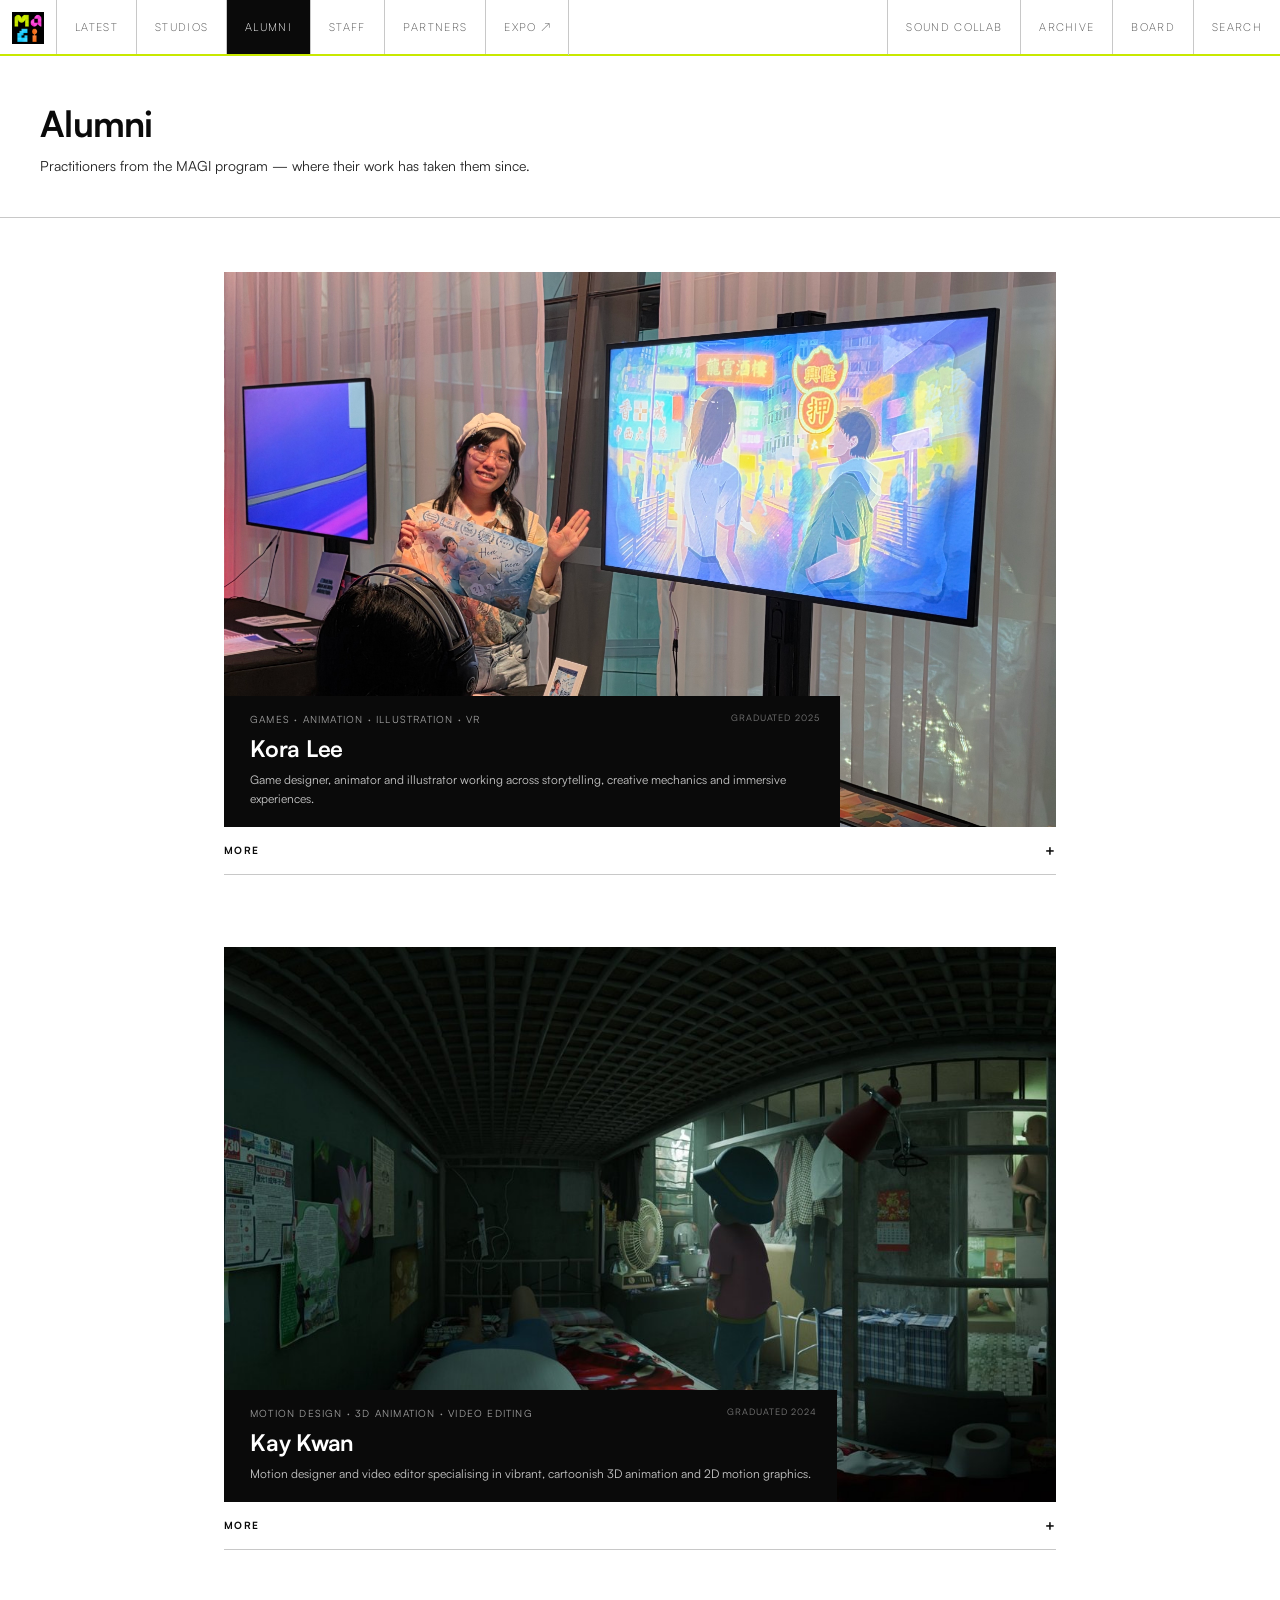
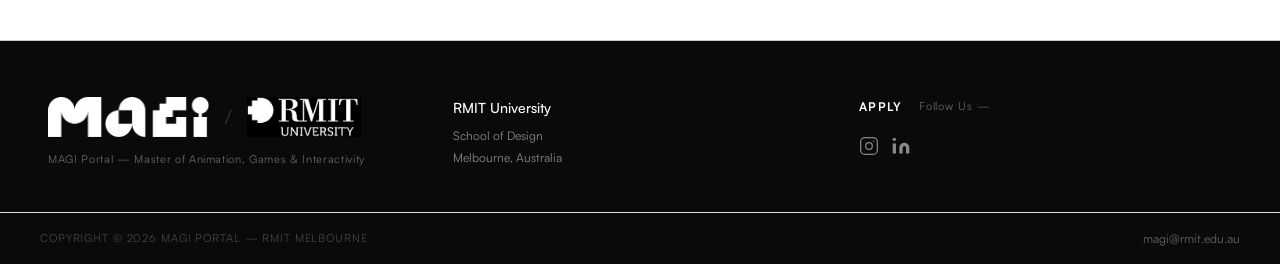
==== commit ca1896df: "pasS" ====
--- a/alumni.html
+++ b/alumni.html
@@ -375,6 +375,65 @@
       </div>
     </article>
 
+    <!-- Kay Kwan -->
+    <article class="alum" id="kay-kwan">
+      <div class="alum-hero">
+        <img class="alum-hero-img" src="media/alumni/kaykwan2.jpg" alt="Kay Kwan" style="object-position: left 28%;" />
+        <div class="alum-panel">
+          <div class="alum-panel-grad">Graduated 2024</div>
+          <div class="alum-panel-meta">Motion Design · 3D Animation · Video Editing</div>
+          <h2 class="alum-panel-name">Kay Kwan</h2>
+          <p class="alum-panel-role">Motion designer and video editor specialising in vibrant, cartoonish 3D animation and 2D motion graphics.</p>
+        </div>
+      </div>
+
+      <button class="alum-more" type="button" aria-expanded="false" aria-controls="kay-kwan-detail">
+        <span>More</span>
+        <span class="alum-more-icon" aria-hidden="true">+</span>
+      </button>
+
+      <div class="alum-detail-wrap">
+        <div class="alum-detail">
+          <div class="alum-detail-inner" id="kay-kwan-detail">
+
+            <div class="alum-intro">
+              <p class="alum-bio">Kay Kwan is a Melbourne-based motion designer and video editor specialising in vibrant, cartoonish 3D animation and 2D motion graphics, holding a Master of Animation, Games &amp; Interactivity from RMIT University. Drawing on a background in film studies and advertising design, Kay has worked across advertising agencies, freelance projects and in-house roles, combining technical expertise with expressive storytelling. Their 360-degree animation <em>Coffin Room</em> has been recognised at festivals internationally, and their earlier work <em>An Awakening Adventure</em> has screened across Australia, Canada, the United States, Portugal, the United Kingdom and Germany.</p>
+              <a class="alum-folio" href="https://www.kay-kwan.com/works/coffin-room" target="_blank" rel="noopener">View Folio ↗</a>
+            </div>
+
+            <div class="alum-sec">
+              <div class="alum-sec-title">Selected Awards &amp; Recognition</div>
+
+              <div class="alum-item">
+                <div class="alum-item-year">2025</div>
+                <div>
+                  <div class="alum-item-role">Winner, Best 360 and VR Project — Mannheim Arts and Film Festival</div>
+                  <div class="alum-item-desc">Recognised for <em>Coffin Room</em>, a 360° animation.</div>
+                </div>
+              </div>
+
+              <div class="alum-item">
+                <div class="alum-item-year">2024</div>
+                <div>
+                  <div class="alum-item-role">Winner, Rising Star Award — QLD XR Festival</div>
+                  <div class="alum-item-desc"><em>Coffin Room</em> selected among the festival's standout emerging works.</div>
+                </div>
+              </div>
+
+              <div class="alum-item">
+                <div class="alum-item-year">2024</div>
+                <div>
+                  <div class="alum-item-role">Winner, Immersive Award (Best VR Film) — Open World Animation Festival</div>
+                  <div class="alum-item-desc"><em>Coffin Room</em> recognised for its immersive VR execution.</div>
+                </div>
+              </div>
+            </div>
+
+          </div>
+        </div>
+      </div>
+    </article>
+
   </div>
 
   <footer class="footer">
--- a/style.css
+++ b/style.css
@@ -94,13 +94,15 @@
 }
 
 /* fade page content, but never elements that manage their own visibility
-   (e.g. fixed modal/dialog overlays that default to opacity:0) */
-body > :not(.nav):not(.modal-overlay) {
+   (e.g. fixed modal/dialog overlays that default to opacity:0).
+   `.no-page-fade` is the explicit opt-out for shared widgets; `.modal-overlay`
+   is kept because per-page modals already use that name for their backdrops. */
+body > :not(.nav):not(.modal-overlay):not(.no-page-fade) {
   animation: pageFadeIn 0.4s ease both;
 }
 
 @media (prefers-reduced-motion: reduce) {
-  body > :not(.nav):not(.modal-overlay) { animation: none; }
+  body > :not(.nav):not(.modal-overlay):not(.no-page-fade) { animation: none; }
   ::view-transition-old(root),
   ::view-transition-new(root) { animation: none; }
 }
@@ -2448,7 +2450,7 @@
 }
 /* ── SEARCH RESULTS PANEL ─────────────────────────────
    Full-viewport results below the nav, driven by the nav search box.
-   Injected by search.js, so no per-page markup. `modal-overlay` opts it
+   Injected by search.js, so no per-page markup. `no-page-fade` opts it
    out of the global page fade-in (which would fight its own opacity). */
 
 .search-results {
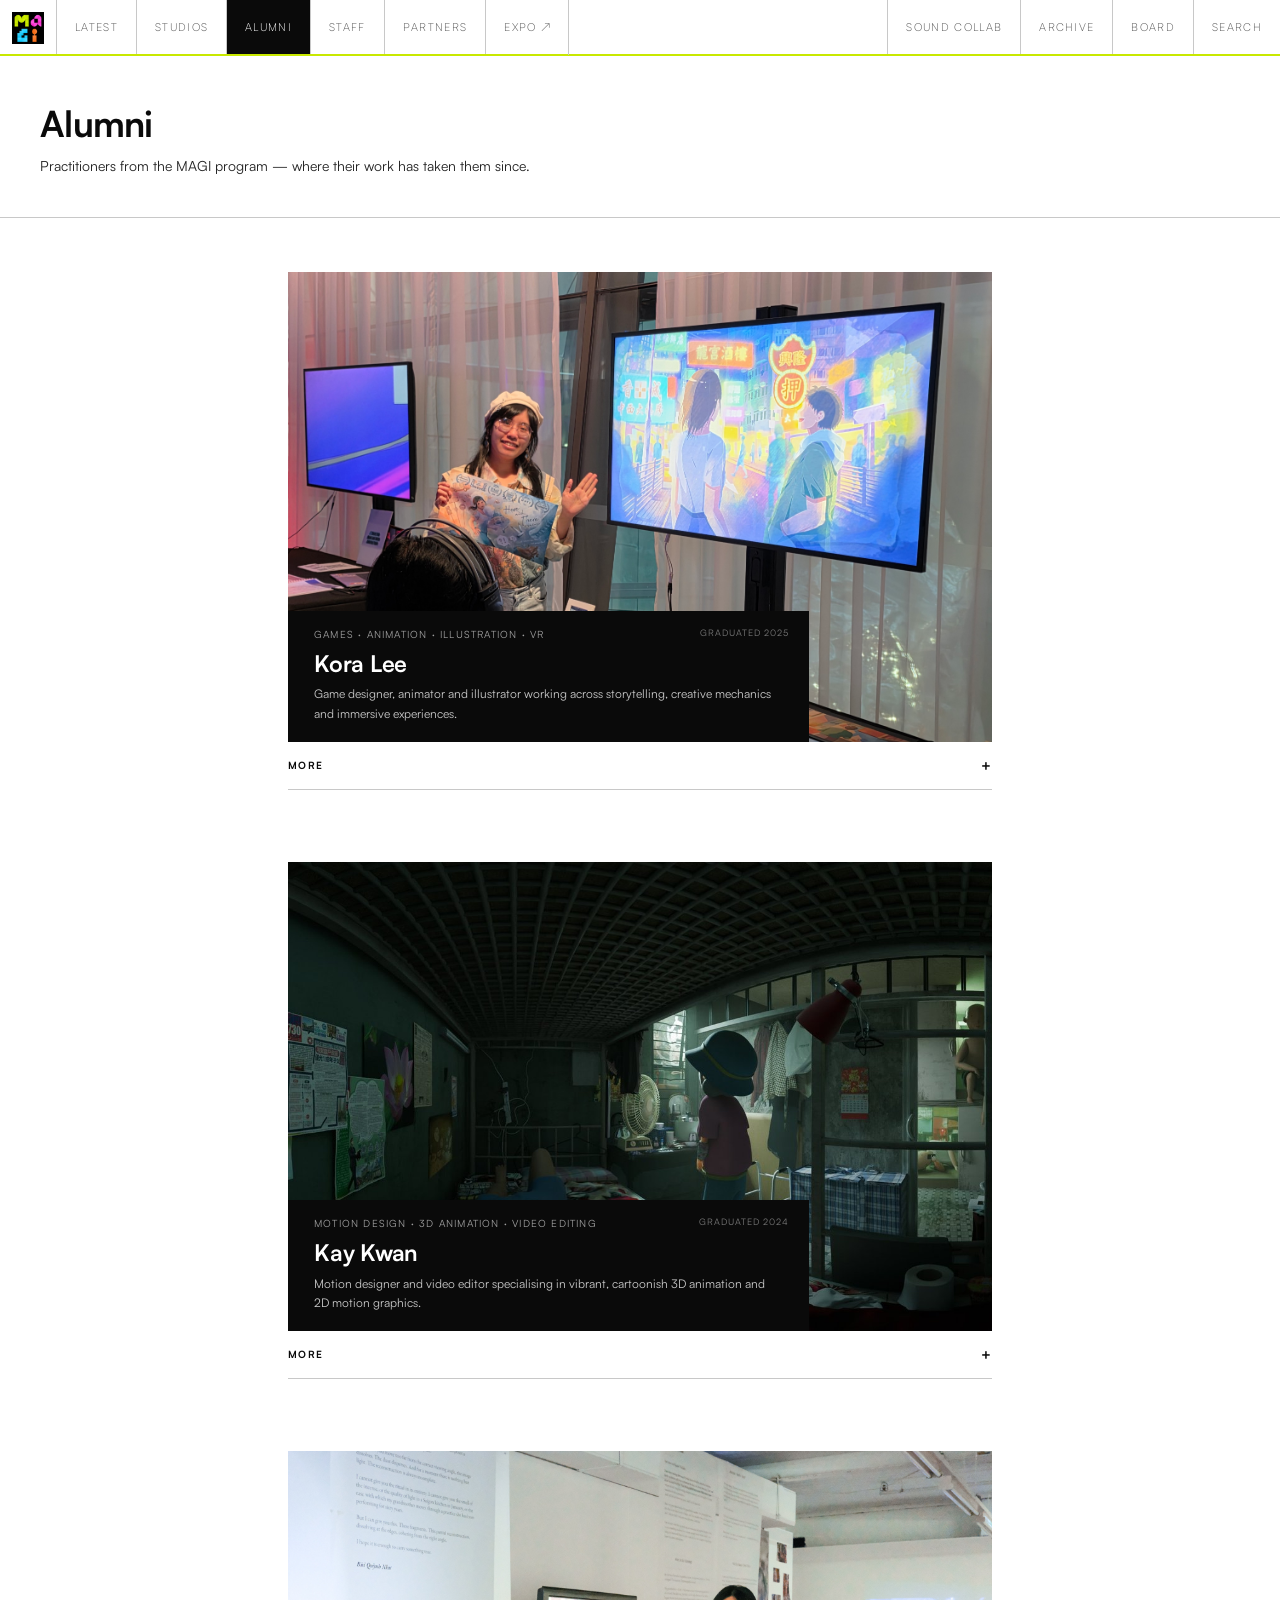
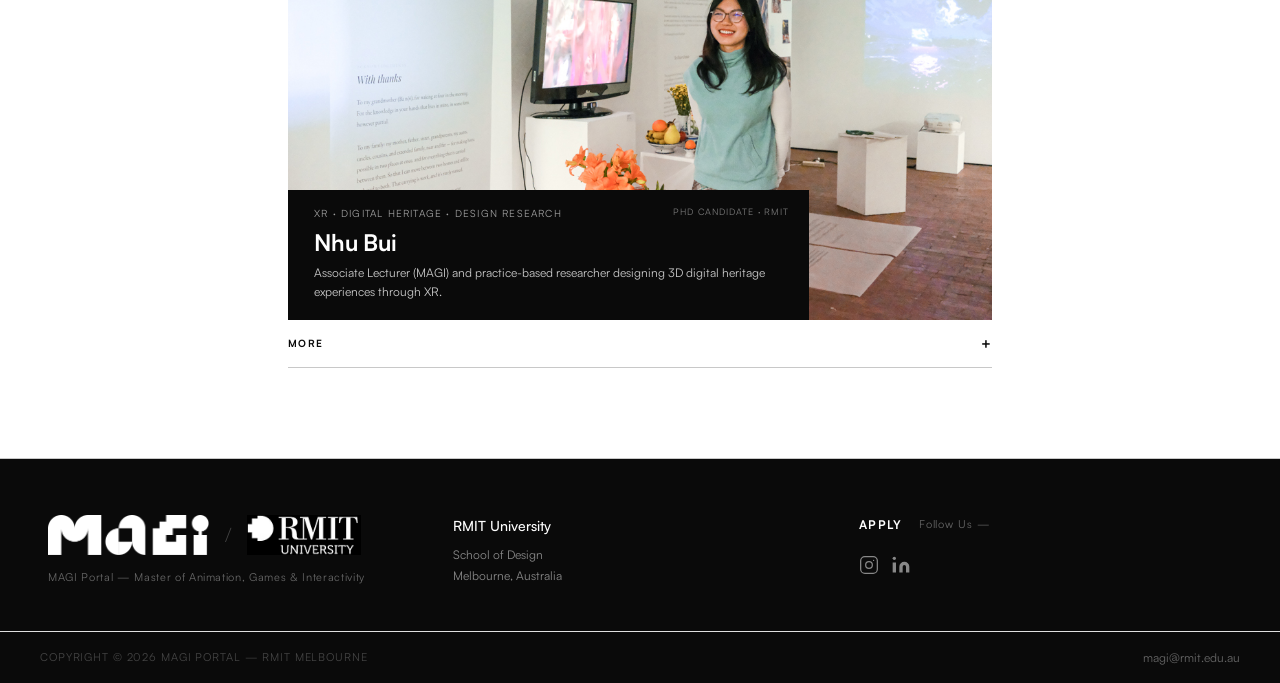
==== commit 2fcda522: "latest" ====
--- a/alumni.html
+++ b/alumni.html
@@ -10,12 +10,12 @@
   <style>
 
     /* ── ALUMNI COLUMN ────────────────────────────────
-       Single centred column at ~65% of the page. Each alum is one .alum
+       Single centred column at ~55% of the page. Each alum is one .alum
        block: hero image with an overlaid corner panel, then a click-to-open
        detail section. Adding another alum = copying one .alum block; the
        toggle script picks it up automatically. */
     .alum-col {
-      width: 65%;
+      width: 55%;
       margin: 0 auto;
       padding: 54px 0 90px;
     }
@@ -434,6 +434,65 @@
       </div>
     </article>
 
+    <!-- Nhu Bui -->
+    <article class="alum" id="nhu-bui">
+      <div class="alum-hero">
+        <img class="alum-hero-img" src="media/alumni/nhubui.jpg" alt="Nhu Bui" />
+        <div class="alum-panel">
+          <div class="alum-panel-grad">PhD Candidate · RMIT</div>
+          <div class="alum-panel-meta">XR · Digital Heritage · Design Research</div>
+          <h2 class="alum-panel-name">Nhu Bui</h2>
+          <p class="alum-panel-role">Associate Lecturer (MAGI) and practice-based researcher designing 3D digital heritage experiences through XR.</p>
+        </div>
+      </div>
+
+      <button class="alum-more" type="button" aria-expanded="false" aria-controls="nhu-bui-detail">
+        <span>More</span>
+        <span class="alum-more-icon" aria-hidden="true">+</span>
+      </button>
+
+      <div class="alum-detail-wrap">
+        <div class="alum-detail">
+          <div class="alum-detail-inner" id="nhu-bui-detail">
+
+            <div class="alum-intro">
+              <p class="alum-bio">Nhu Bui is an Associate Lecturer in the Master of Animation, Games &amp; Interactivity (MAGI) Program and a PhD Candidate in Design at RMIT University, with strong academic rigour and industry practice across UX/UI design, digital media and extended reality (XR) technologies. Her research sits at the intersection of XR, digital heritage, sensory ethnography and community-engaged design. Growing up in Saigon, Vietnam and now based in Naarm (Melbourne), she is driven by a commitment to safeguarding intangible cultural heritage — everyday practices, memories, gestures, atmospheres and craft-based knowledge — through 3D, AR/VR and interactive media methods.</p>
+              <a class="alum-folio" href="https://nhubui.myportfolio.com/" target="_blank" rel="noopener">View Folio ↗</a>
+            </div>
+
+            <div class="alum-sec">
+              <div class="alum-sec-title">Honours, Awards &amp; Distinctions</div>
+
+              <div class="alum-item">
+                <div class="alum-item-year">2024</div>
+                <div>
+                  <div class="alum-item-role">PhD Scholarship — RTP Stipend Scholarship (RSS) &amp; RMIT International Tuition Fee Scholarship (RRITFS)</div>
+                  <div class="alum-item-desc">Awarded by RMIT University.</div>
+                </div>
+              </div>
+
+              <div class="alum-item">
+                <div class="alum-item-year">2023</div>
+                <div>
+                  <div class="alum-item-role">Overall Excellence Award — John Bird's Award</div>
+                  <div class="alum-item-desc">MAGI RMIT Award.</div>
+                </div>
+              </div>
+
+              <div class="alum-item">
+                <div class="alum-item-year">2023</div>
+                <div>
+                  <div class="alum-item-role">Research Excellence Award</div>
+                  <div class="alum-item-desc">MAGI RMIT Award.</div>
+                </div>
+              </div>
+            </div>
+
+          </div>
+        </div>
+      </div>
+    </article>
+
   </div>
 
   <footer class="footer">
--- a/style.css
+++ b/style.css
@@ -495,17 +495,59 @@
   display: grid;
   grid-template-columns: 2fr 1fr 1fr 1fr;
   border-bottom: 1px solid #e0e0e0;
+  /* Floor so the row can't shrink indefinitely as the window narrows. Meta,
+     gaps and padding are fixed px amounts that DON'T shrink along with the
+     aspect-ratio-driven row height below — so past a certain width, the
+     leftover for .news-desc (thumb 65% + meta + gaps subtracted from a
+     shrinking row) runs out and hits 0 before the row itself is actually
+     that short, and text starts overlapping neighbouring elements instead of
+     just clipping cleanly. Below this floor the row simply stops tracking
+     40/9 exactly — the featured video crops slightly via its existing
+     object-fit:cover rather than fitting edge-to-edge — which is the
+     graceful trade-off, over letting text collide. Reset to none on the
+     mobile scroller (see that breakpoint), where cards are auto-height and
+     this isn't the mechanism keeping things apart. */
+  min-height: 320px;
+  /* Sized so the featured (2fr-of-5) column comes out at exactly 16:9 — the
+     trailer's native ratio — with no cropping or letterboxing needed.
+     width:height of that column at 16:9 means grid width:height = 40:9
+     (since the column is 2/5 of the grid width: (2/5)*(9/16) = 9/40, and the
+     ratio is the inverse of that fraction). All four cards stretch to this
+     row height by default (align-items: stretch); the other three fix
+     .news-thumb at exactly half of it and let .news-desc's flex:1 absorb the
+     rest above .news-meta (see those rules) — same "fill whatever's left"
+     mechanism the featured card's body uses on its own, which is why "Read
+     more" lands at the same height on every card. This stays pinned
+     even while Call for Works'
+     "Read more" is open — its extra content is an absolute overlay
+     (.news-more-wrap), not part of the card's flex flow, so it can never
+     push this row taller. Reset to auto on the mobile scroller, where the
+     row is a single card's natural height instead of four sharing one row. */
+  aspect-ratio: 40 / 9;
 }
 
 .news-card {
+  /* Padding lives in vars so .news-thumb can bleed to the card edges with a
+     matching negative margin at every breakpoint (see .news-thumb). */
+  --news-pad-x: 24px;
+  --news-pad-y: 24px;
+  position: relative;   /* anchors .news-more-wrap on the featured card */
   border-right: 1px solid #e0e0e0;
-  padding: 24px;
+  padding: var(--news-pad-y) var(--news-pad-x);
   display: flex;
   flex-direction: column;
-  gap: 10px;
+  gap: 8px;
   cursor: pointer;
   background: #0a0a0a;
   transition: background 0.1s;
+  /* The grid row height is fixed (see .news-grid, sized to the featured
+     video's own aspect ratio) rather than growing to fit content, so these
+     four cards must fit inside it instead of the row growing to fit them.
+     overflow:hidden is the backstop if desc/meta ever overrun. min-height:0
+     lets a flex child shrink below its content size at all — without it
+     flexbox refuses to compress a column past that. */
+  overflow: hidden;
+  min-height: 0;
 }
 
 .news-card:hover { background: #141414; }
@@ -515,15 +557,36 @@
    read as a stray line at the right edge of the screen. */
 .news-card:last-child { border-right: none; }
 
-.news-img {
-  width: 100%;
-  aspect-ratio: 16 / 9;
+/* ── THUMBNAIL: 3:2 landscape crop, tag top-left, title bottom-left ──
+   Locked to a thumbnail ratio instead of stretching to fill the card —
+   the shared row height is set by the featured 16:9 trailer, so without
+   this the three 1fr columns end up near-square. 3:2 is taller than 16:9
+   but still rectangular; flex-shrink lets it compress on short rows so
+   desc + meta are never clipped. Bleeds to the card's top/side edges via
+   negative margin = the card's own padding. */
+.news-thumb {
+  position: relative;
+  /* Fixed at exactly half the card's content-box height (i.e. half the row
+     height, since all four cards stretch to the same row) — flex-basis:50%
+     resolves against that content box regardless of what .news-desc needs.
+     .news-desc is the flexible one now (flex:1, see below): it absorbs
+     whatever's left after this fixed 50% and .news-meta's own height, which
+     is also why meta's position is untouched by this change — the same
+     "whatever's left above meta always gets fully absorbed" guarantee, just
+     with desc alone doing the absorbing instead of splitting it with thumb.
+     A flex-basis PERCENTAGE, not a fixed aspect-ratio, is what makes this
+     scale correctly with viewport width without reintroducing the earlier
+     bug (aspect-ratio sizing off the thumb's own width independent of the
+     row's real height, which left dead space that varied per card). */
+  flex: 0 0 65%;
+  min-height: 0;
   overflow: hidden;
-  margin-bottom: 12px;
-  flex-shrink: 0;
-}
-
-.news-img img {
+  margin: calc(-1 * var(--news-pad-y)) calc(-1 * var(--news-pad-x)) 0;
+}
+
+.news-thumb img {
+  position: absolute;
+  inset: 0;
   width: 100%;
   height: 100%;
   object-fit: cover;
@@ -531,33 +594,84 @@
 }
 
 /* portrait image rotated to landscape */
-.news-img-rotated {
-  position: relative;
-}
-
-.news-img-rotated img {
-  position: absolute;
+.news-thumb-rotated img {
+  width: 170%;
+  height: 170%;
   top: 50%;
   left: 50%;
-  width: 170%;
-  height: auto;
   transform: translate(-50%, -50%) rotate(-90deg);
 }
 
-.news-tag { font-size: 11px; letter-spacing: 0.12em; text-transform: uppercase; color: #999; }
-/* 13px matches the section header above it (.bar-title-link) and the other
-   two card-title styles on this page (.sel-title, .rec-compact-title) — it
-   used to run at 17px, outsizing its own section label. */
-.news-title { font-size: 13px; font-weight: 500; color: #fff; line-height: 1.4; }
-.news-body { font-size: 13px; color: #bbb; line-height: 1.8; flex: 1; }
+.news-thumb-tag {
+  position: absolute;
+  top: 10px;
+  left: 10px;
+  z-index: 1;
+  background: #000;
+  color: #fff;
+  font-size: 10px;
+  font-weight: 700;
+  letter-spacing: 0.1em;
+  text-transform: uppercase;
+  padding: 4px 9px;
+}
+
+.news-thumb-titlewrap {
+  position: absolute;
+  left: 0;
+  right: 0;
+  bottom: 0;
+  z-index: 1;
+  padding: 10px 12px;
+}
+
+.news-thumb-title {
+  display: block;
+  font-size: 14px;
+  font-weight: 700;
+  line-height: 1.25;
+  color: #fff;
+  /* Soft shadow keeps the title readable on light photos now that the
+     old bottom fade-gradient is gone. */
+  text-shadow: 0 1px 2px rgba(0, 0, 0, 0.85), 0 0 10px rgba(0, 0, 0, 0.45);
+}
+
+/* Summary sits directly under the thumb (no margin-top:auto — that used
+   to pin it to the card bottom and leave a gap). line-clamp allows ~3
+   lines so the copy can run a sentence longer than a one-liner. */
+.news-desc {
+  /* Bumped from 12px/1.5 now that shrinking the thumb's share (see
+     .news-thumb) freed up real vertical room for this. */
+  font-size: 14px;
+  color: #aaa;
+  line-height: 1.6;
+  /* Extra breathing room above this specifically (the card's own `gap`
+     already puts 8px between every child — this adds to that, just between
+     thumb and desc, without touching the desc→meta spacing). */
+  margin-top: 14px;
+  /* The sole flexible filler now: .news-thumb is fixed at 50%, so this grows
+     to take up everything else that's left above .news-meta. */
+  flex: 1;
+  min-height: 0;
+  overflow: hidden;
+  display: -webkit-box;
+  -webkit-line-clamp: 4;
+  -webkit-box-orient: vertical;
+}
 
 .news-meta {
   display: flex;
   align-items: center;
   justify-content: space-between;
-  margin-top: 4px;
   border-top: 1px solid #e0e0e0;
-  padding-top: 12px;
+  padding-top: 10px;
+  flex-shrink: 0;   /* date + link must stay visible even if the card is tight */
+  /* The real bottom-anchor: .news-desc (flex:1, .news-thumb is now a fixed
+     50%) — or, on the featured card, .news-body — always grows to absorb
+     ALL leftover height, so meta lands at the same height on every card.
+     margin-top:auto here is just a defensive backstop (a no-op as long as
+     that flex:1 is in place and correctly absorbing the leftover space). */
+  margin-top: auto;
 }
 
 .news-date { font-size: 11px; letter-spacing: 0.08em; color: #999; }
@@ -568,6 +682,159 @@
 }
 
 .news-link:hover { opacity: 0.6; }
+
+/* ── FEATURED EXHIBITION CARD — full-bleed low-opacity video ──
+   Unlike the other three cards (image thumbnail with the tag/title pinned as
+   overlays), this one keeps the older treatment: the trailer fills the whole
+   card, dimmed, with the label/title/copy laid over it as plain text. The
+   card is 16:9 (the grid's 40/9 ratio sizes this 2fr column to exactly that),
+   so the 16:9 clip fills it with no cropping. */
+.news-bg-video {
+  position: absolute;
+  inset: 0;
+  width: 100%;
+  height: 100%;
+  object-fit: cover;
+  opacity: var(--news-video-opacity, 0.3);
+  z-index: 0;
+  pointer-events: none;
+}
+/* Lift every card child above the video — except the reveal overlay, which
+   manages its own stacking (position:absolute, z-index:2). */
+.news-card-featured > :not(.news-bg-video):not(.news-more-wrap) {
+  position: relative;
+  z-index: 1;
+}
+/* Two-line title, vertically centred over the video — takes over .news-body's
+   old job as the flex:1 filler between the top of the card and .news-meta, so
+   removing the tag/description doesn't disturb where "Read more" sits. */
+.news-title-stack {
+  flex: 1;
+  min-height: 0;
+  display: flex;
+  flex-direction: column;
+  justify-content: center;
+  align-items: center;   /* centres both lines horizontally within the card */
+  text-align: center;
+  gap: 8px;
+}
+.news-title-main {
+  /* Explicit family + 700, matching the rest of the site's UI type. 700 (not
+     800) because Satoshi only ships weights 300/400/500/700 (see the
+     @font-face block near the top of this file) — 800 has no matching face,
+     so the browser would fake a synthetic bold instead of rendering the
+     real one. */
+  font-family: 'Satoshi', sans-serif;
+  font-size: 24px;
+  font-weight: 700;
+  letter-spacing: -0.01em;
+  line-height: 1.15;
+  color: #fff;
+}
+.news-title-sub {
+  font-family: 'Satoshi', sans-serif;
+  font-size: 14px;
+  font-weight: 700;
+  letter-spacing: 0.04em;
+  text-transform: uppercase;
+  color: #fff;
+}
+
+/* ── CALL FOR WORKS — overlay reveal ───────────────
+   Extra description + the Teams submission link, opened by "Read more".
+   position:absolute + inset:0 takes this OUT of the card's flex layout
+   entirely — its content height has no way to affect the card's size or the
+   grid row it shares with the other three cards, which is the actual fix for
+   the earlier bug where opening it grew the whole row. It sits directly on
+   the card (.news-card has position:relative), above the thumbnail, and
+   fades/scales in rather than pushing anything. pointer-events:none while
+   closed so it can't intercept clicks meant for the thumb behind it. */
+.news-more-wrap {
+  position: absolute;
+  inset: 0;
+  z-index: 2;
+  display: flex;
+  align-items: center;
+  background: rgba(6, 6, 6, 0.96);
+  opacity: 0;
+  transform: scale(0.98);
+  pointer-events: none;
+  transition: opacity 0.2s ease, transform 0.2s ease;
+}
+.news-more-wrap.is-open {
+  opacity: 1;
+  transform: scale(1);
+  pointer-events: auto;
+}
+
+.news-more-inner {
+  position: relative;
+  width: 100%;
+  max-height: 100%;
+  overflow-y: auto;    /* safety valve if a narrow/short viewport can't fit it */
+  padding: 30px 40px;
+}
+
+.news-more-close {
+  position: absolute;
+  top: -4px;
+  right: -4px;
+  background: none;
+  border: none;
+  font-size: 22px;
+  line-height: 1;
+  color: #999;
+  cursor: pointer;
+  padding: 6px;
+}
+.news-more-close:hover { color: #fff; }
+
+.news-more-tag {
+  font-size: 10px;
+  font-weight: 700;
+  letter-spacing: 0.12em;
+  text-transform: uppercase;
+  color: #999;
+  margin-bottom: 10px;
+}
+.news-more-title {
+  font-size: 19px;
+  font-weight: 700;
+  letter-spacing: -0.01em;
+  line-height: 1.2;
+  color: #fff;
+  margin-bottom: 14px;
+}
+
+.news-more-text {
+  font-size: 13px;
+  line-height: 1.75;
+  color: #bbb;
+  margin-bottom: 14px;
+  max-width: 52ch;
+}
+.news-more-text:last-of-type { margin-bottom: 20px; }
+
+.news-submit-btn {
+  display: inline-flex;
+  align-items: center;
+  gap: 8px;
+  font-size: 11px;
+  font-weight: 700;
+  letter-spacing: 0.08em;
+  text-transform: uppercase;
+  color: #111;
+  background: #fff;
+  text-decoration: none;
+  padding: 12px 22px;
+  transition: background 0.14s, color 0.14s;
+}
+.news-submit-btn:hover { background: #5b5fc7; color: #fff; }   /* Teams purple */
+
+@media (max-width: 760px) {
+  .news-more-inner { padding: 26px 22px; }
+  .news-more-title { font-size: 17px; }
+}
 
 /* ── MEDIA GALLERY ───────────────────────────────── */
 
@@ -1082,7 +1349,7 @@
    add extra vertical space inside spec-inner and news cards */
 .spec-inner { padding: 28px 24px 36px; }
 
-.news-card { padding: 28px; }
+.news-card { --news-pad-x: 28px; --news-pad-y: 28px; }
 
 .spec-label {
   font-size: 9px;
@@ -1435,8 +1702,199 @@
 
 .sel-card.dimmed { opacity: 0.15; pointer-events: none; }
 
+/* Cards that open the detail panel below (currently just the featured Saros
+   card) are buttons rather than links — reset the button chrome back to how
+   the anchor cards look, and add a ring so the open one reads as selected. */
+.sel-card-btn {
+  position: relative;          /* anchors the open-state pointer below */
+  width: 100%;
+  background: none;
+  border: none;
+  padding: 0;
+  font: inherit;
+  cursor: pointer;
+}
+.sel-card-btn .sel-thumb { transition: transform 0.25s ease, box-shadow 0.25s ease; }
+.sel-card-btn[aria-expanded="true"] .sel-thumb {
+  box-shadow: 0 0 0 3px var(--frame, var(--black));
+}
+.sel-card-btn[aria-expanded="true"] .sel-overlay { opacity: 1; }
+
+/* The open card stays put instead of taking the hover lift. That lift moves
+   only .sel-thumb, while the pointer below is anchored to the button — so on
+   hover the card slid up and left a white sliver between its frame and the
+   triangle. Anchoring the open card removes the cause; the overlap below
+   covers the box-shadow ring's seam as well. */
+.sel-card-btn[aria-expanded="true"] .sel-thumb { transform: none; }
+
+/* Downward pointer marking which card is currently open. Takes the card's own
+   frame colour, so it reads as belonging to that work. Its top is tucked 2px
+   inside the card (14px tall, sitting 12px proud) so no gap can open up along
+   the frame, and it still clears the 16px grid gap at the tightest breakpoint. */
+.sel-card-btn::after {
+  content: '';
+  position: absolute;
+  left: 50%;
+  bottom: -12px;
+  width: 0;
+  height: 0;
+  border-left: 14px solid transparent;
+  border-right: 14px solid transparent;
+  border-top: 14px solid var(--frame, var(--black));
+  transform: translateX(-50%) scaleY(0);
+  transform-origin: top center;
+  opacity: 0;
+  transition: opacity 0.18s ease, transform 0.22s cubic-bezier(0.4, 0, 0.2, 1);
+  pointer-events: none;
+}
+.sel-card-btn[aria-expanded="true"]::after {
+  opacity: 1;
+  transform: translateX(-50%) scaleY(1);
+}
+
+/* ── FEATURED WORK DETAIL (expands under whichever card opened it) ──
+   Lives INSIDE .sel-grid as a grid item (see the HTML) rather than after the
+   grid as a section-level block. grid-column: 1 / -1 forces it to break onto
+   its own full-width row wherever it sits in DOM order — and JS keeps it
+   positioned right after the open card — so it appears directly under that
+   card at every breakpoint, including the single-column mobile layout,
+   instead of trailing after all four cards regardless of which was clicked. */
+.sel-detail-wrap {
+  grid-column: 1 / -1;
+  /* display:none, not a 0fr grid — a collapsed grid item still occupies a
+     full row, which broke the 4-across desktop layout into 2+2 even when
+     shut. `is-shown` puts it back in flow, then `is-open` animates it; JS
+     sequences the two so the open/close still eases. */
+  display: none;
+  grid-template-rows: 0fr;
+  transition: grid-template-rows 0.34s cubic-bezier(0.4, 0, 0.2, 1);
+}
+.sel-detail-wrap.is-shown { display: grid; }
+.sel-detail-wrap.is-open  { grid-template-rows: 1fr; }
+.sel-detail { overflow: hidden; }
+
+/* Switching straight from one featured work to another shouldn't replay the
+   drop-down — the section is already open, only its contents are changing.
+   `is-instant` kills the height transition so the swap doesn't collapse and
+   re-expand, and `is-fading` cross-fades the contents across the swap. The
+   drop-down itself is kept for opening from closed and for closing. */
+.sel-detail-wrap.is-instant { transition: none; }
+.sel-detail-wrap.is-fading .sel-detail-inner { opacity: 0; }
+
+/* The grid's own gap supplies the space above and below, so this only needs
+   to keep the text off the cards. */
+.sel-detail-inner {
+  display: flex;
+  gap: 32px;
+  padding: 4px 0 8px;
+  opacity: 1;
+  transition: opacity 0.16s ease;
+}
+
+/* No forced aspect-ratio and no object-fit: the thumbnail sets its own height
+   from its natural proportions, so it is never cropped or stretched. The flex
+   row would otherwise stretch this to the text column's height, hence
+   align-self; line-height:0 stops the inline-image baseline gap. */
+.sel-detail-video {
+  position: relative;
+  flex: 0 0 320px;
+  align-self: flex-start;
+  overflow: hidden;
+  display: block;
+  line-height: 0;
+  background: #000;
+}
+.sel-detail-video img {
+  width: 100%;
+  height: auto;
+  display: block;
+  transition: transform 0.25s ease, opacity 0.2s ease;
+}
+.sel-detail-video:hover img { transform: scale(1.04); opacity: 0.85; }
+
+.sel-detail-play {
+  position: absolute;
+  inset: 0;
+  display: flex;
+  align-items: center;
+  justify-content: center;
+  font-size: 20px;
+  line-height: 1;              /* the wrapper zeroes it out for the image */
+  color: #fff;
+  background: rgba(0, 0, 0, 0.28);
+  pointer-events: none;
+}
+
+.sel-detail-text { flex: 1; min-width: 0; }
+
+.sel-detail-meta {
+  font-size: 10px;
+  font-weight: 700;
+  letter-spacing: 0.14em;
+  text-transform: uppercase;
+  color: var(--faint);
+  margin-bottom: 10px;
+}
+
+/* The category · year, highlighted in the card's own frame colour. Padding
+   and a negative margin keep the highlight from nudging surrounding text or
+   growing the line height — same font-size as the rest of .sel-detail-meta,
+   just with a coloured chip behind it. */
+.sel-detail-meta-tag {
+  background: var(--frame, var(--black));
+  color: var(--frame-text, #fff);
+  padding: 3px 6px;
+  margin: -3px -2px;
+  border-radius: 2px;
+}
+
+.sel-detail-name {
+  font-size: 22px;
+  font-weight: 700;
+  letter-spacing: -0.01em;
+  margin-bottom: 2px;
+}
+
+.sel-detail-work {
+  font-size: 13px;
+  color: var(--dim);
+  margin-bottom: 14px;
+}
+
+.sel-detail-bio {
+  font-size: 14px;
+  line-height: 1.75;
+  color: var(--secondary);
+  max-width: 62ch;
+  margin-bottom: 18px;
+}
+
+.sel-detail-link {
+  display: inline-flex;
+  align-items: center;
+  gap: 6px;
+  font-size: 10px;
+  font-weight: 700;
+  letter-spacing: 0.14em;
+  text-transform: uppercase;
+  text-decoration: none;
+  color: var(--black);
+  border: 1px solid var(--line);
+  padding: 9px 14px;
+  transition: background 0.12s, color 0.12s, border-color 0.12s;
+}
+.sel-detail-link:hover {
+  background: var(--black);
+  color: var(--white);
+  border-color: var(--black);
+}
+
 @media (max-width: 880px) {
   .sel-grid { grid-template-columns: repeat(2, 1fr); gap: 20px; padding: 28px 24px 32px; }
+  .sel-detail-inner { flex-direction: column; gap: 18px; }
+  /* Stacked now, so align-self governs width rather than height — it must not
+     stay flex-start or the thumbnail would shrink to its own content width. */
+  .sel-detail-video { flex-basis: auto; width: 100%; align-self: stretch; }
 }
 
 /* ── WORKS LIST ──────────────────────────────────── */
@@ -2408,15 +2866,60 @@
     scroll-snap-type: x mandatory;
     -webkit-overflow-scrolling: touch;
     scrollbar-width: none;                 /* Firefox */
+    /* The desktop rule pins this to 40/9 so the 2fr-of-5 featured column
+       lands at the video's own 16:9. That fraction is meaningless here —
+       cards are 80% width each, stacked in a scroller, not sharing one grid
+       row — so it's released back to natural, per-card content height. */
+    aspect-ratio: auto;
+    /* Same reasoning: the desktop min-height is a floor against the
+       aspect-ratio-driven row shrinking too far; there's no shared row here
+       to floor, cards just take whatever their own content needs. */
+    min-height: 0;
   }
   .news-grid::-webkit-scrollbar { display: none; }  /* WebKit */
   .news-card {
+    --news-pad-x: 22px;
+    --news-pad-y: 24px;
     flex: 0 0 80%;
     min-width: 0;
     scroll-snap-align: start;
-    padding: 24px 22px;
+    /* Desktop clips + line-clamps text to fit the pinned row height; the
+       scroller has no such constraint, so give the full copy back its room.
+       :not(.news-card-featured) — that card still needs overflow:hidden to
+       contain the ambient video (see .news-card-featured), which otherwise
+       loses to this rule on specificity ties + source order. */
   }
+  /* .news-thumb keeps its own overflow:hidden regardless (it's what clips the
+     image/video to the thumb box); this only relaxes the CARD's overflow,
+     which existed to stop text overrunning the fixed desktop row height —
+     moot here since the card's height is auto again (see .news-grid above).
+     news-card-featured is excluded: it still needs to clip so its
+     .news-more-wrap overlay doesn't visually spill past the card corners. */
+  .news-card:not(.news-card-featured) { overflow: visible; }
   .news-card:last-child { border-right: none; }
+
+  /* The desktop rule's flex:0 0 65% is a PERCENTAGE flex-basis, which only
+     resolves against a definite container height — the card here is auto
+     height (see .news-grid above), so that percentage can't resolve and
+     falls back to being treated as flex-basis:auto. Since .news-thumb's only
+     content is an absolutely-positioned image (no in-flow height at all),
+     that collapsed it to near-zero — the actual cause of the mobile squish:
+     a barely-visible thumbnail with .news-desc's now-unclamped text filling
+     all the space. flex:0 0 auto + a fixed aspect-ratio gives it a real,
+     self-contained size instead of depending on a percentage the layout
+     can't provide here. */
+  .news-thumb {
+    flex: 0 0 auto;
+    aspect-ratio: 3 / 2;
+  }
+  .news-desc {
+    /* display:block (rather than just resetting line-clamp) is what actually
+       undoes the desktop rule — -webkit-line-clamp only has an effect inside
+       display:-webkit-box, so leaving that in place and merely changing the
+       clamp value is unreliable across browsers. */
+    display: block;
+    overflow: visible;
+  }
 
   /* ── SELECTED WORKS ───────────────────────────────── */
   .sel-grid { grid-template-columns: 1fr 1fr; gap: 16px; padding: 22px; }
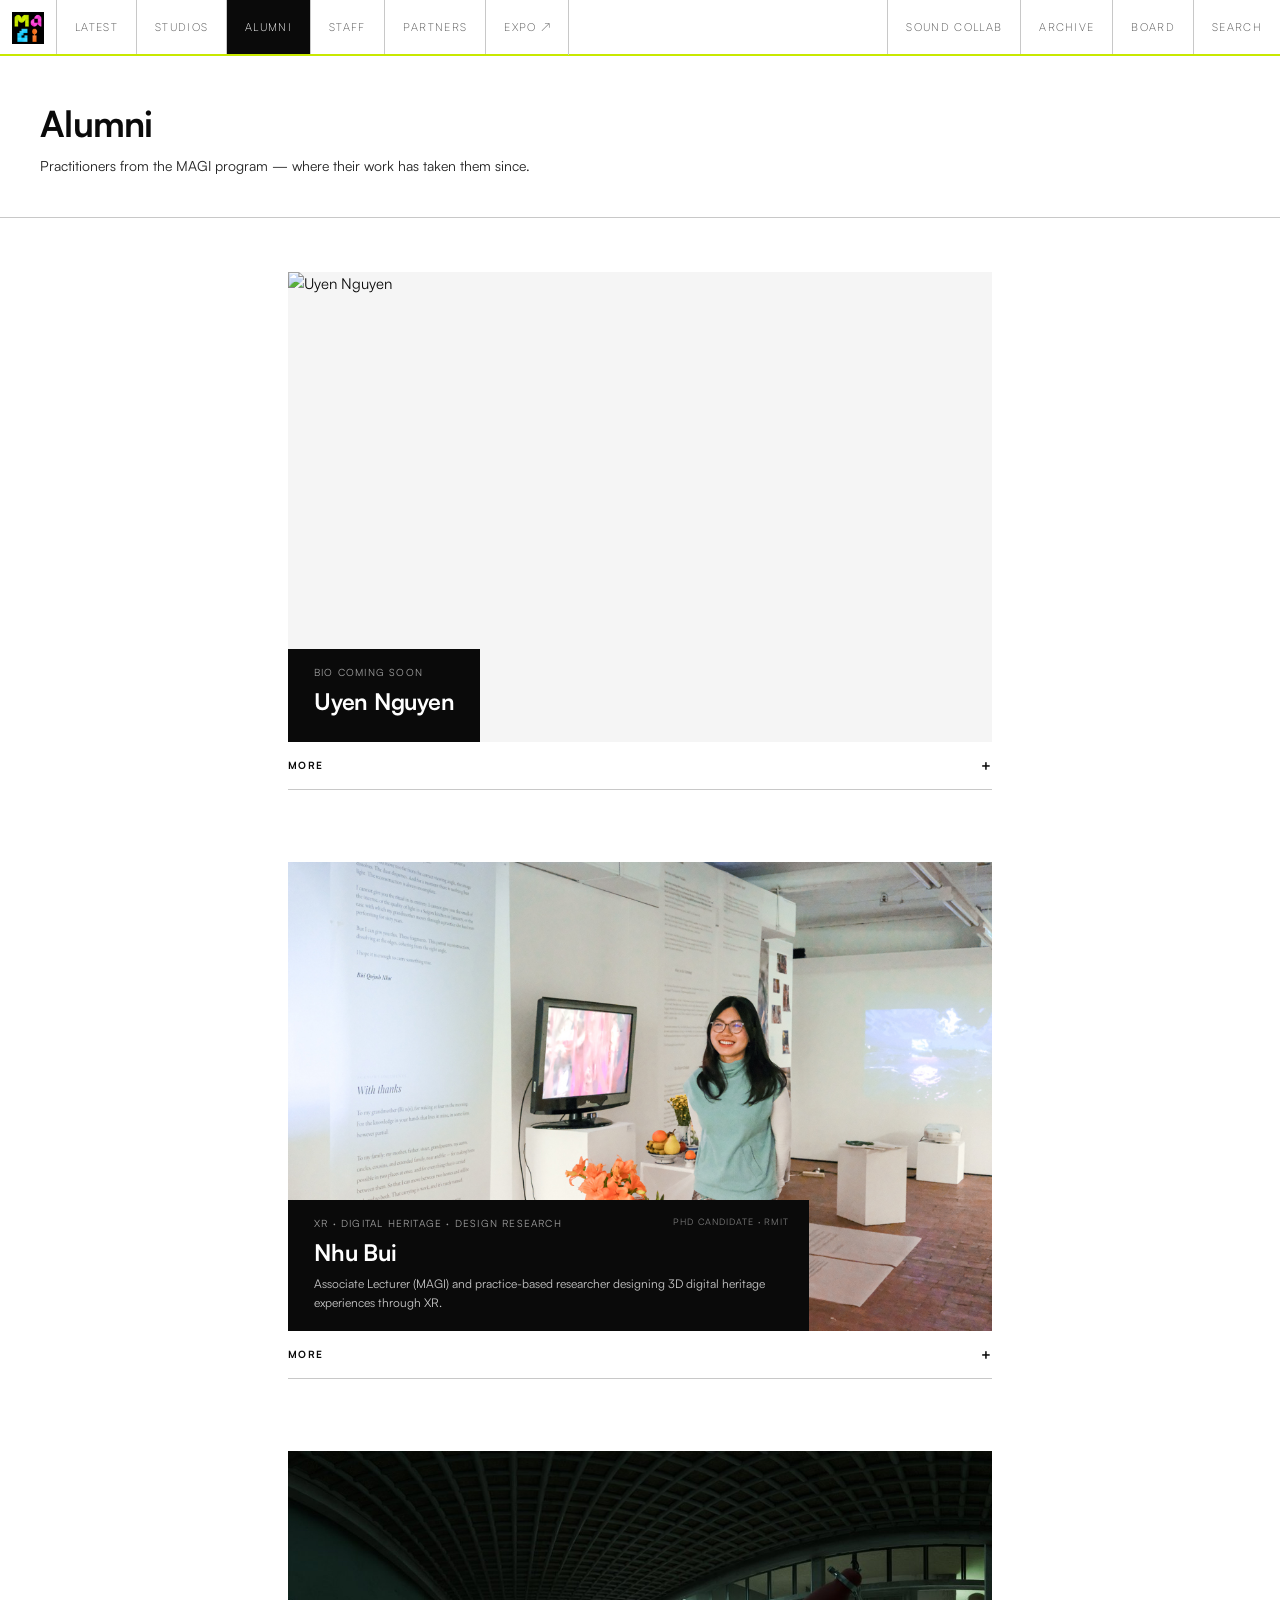
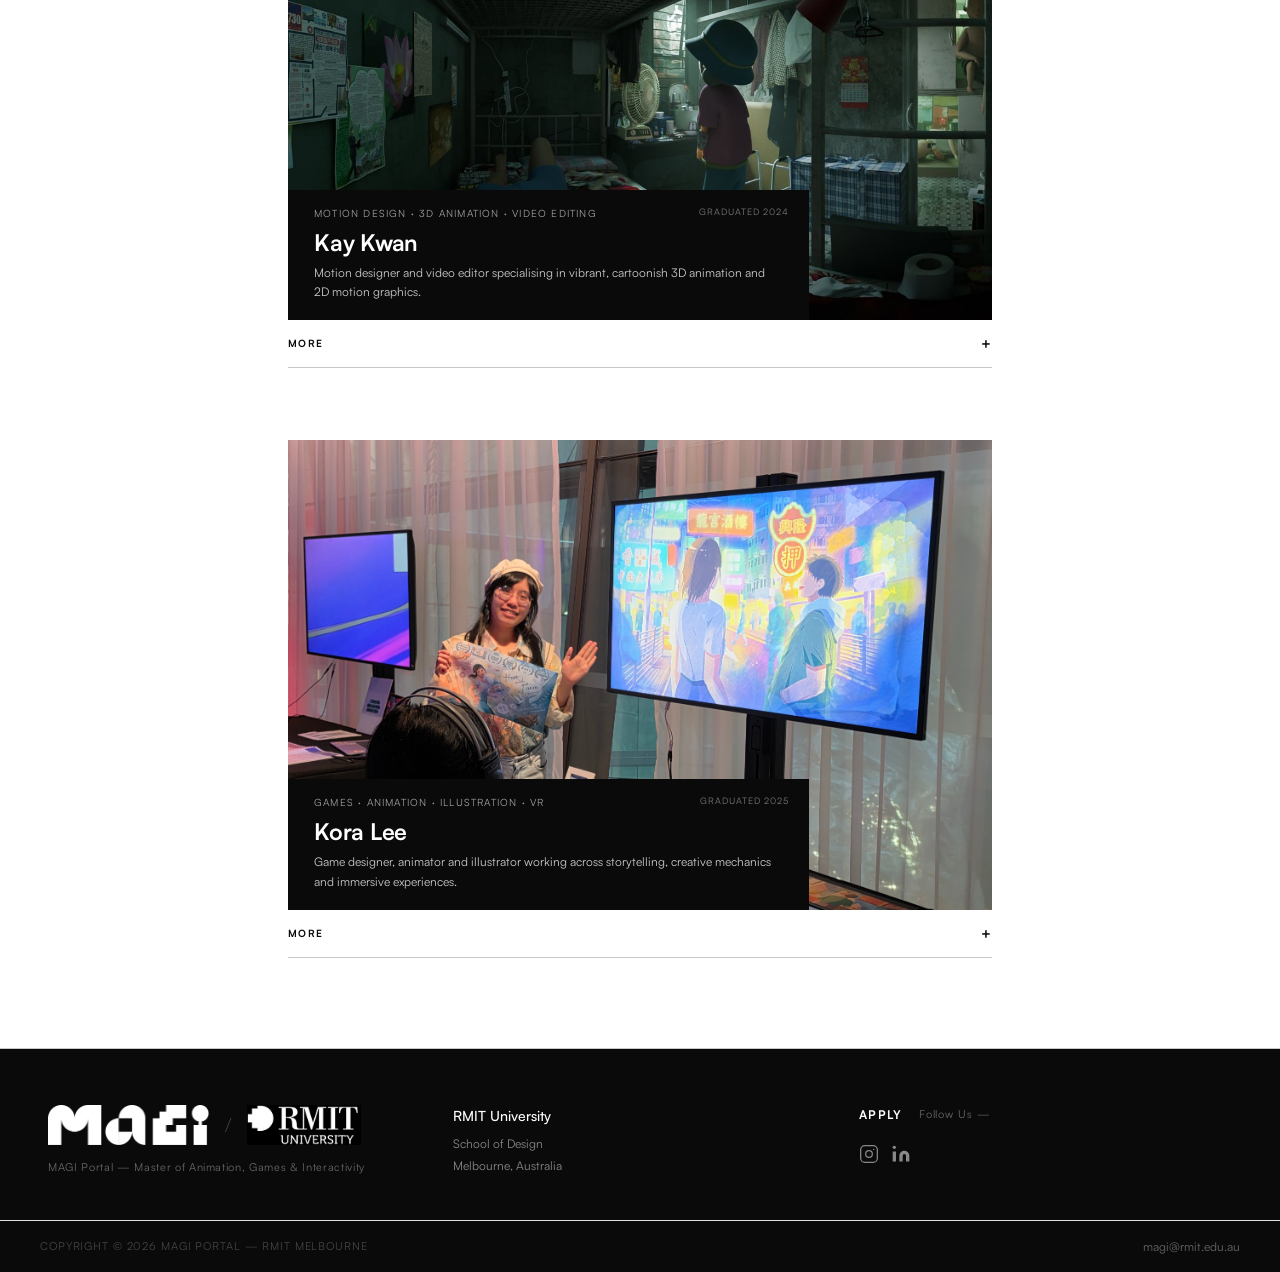
==== commit a37dc9c7: "hello" ====
--- a/alumni.html
+++ b/alumni.html
@@ -456,7 +456,7 @@
           <div class="alum-detail-inner" id="nhu-bui-detail">
 
             <div class="alum-intro">
-              <p class="alum-bio">Nhu Bui is an Associate Lecturer in the Master of Animation, Games &amp; Interactivity (MAGI) Program and a PhD Candidate in Design at RMIT University, with strong academic rigour and industry practice across UX/UI design, digital media and extended reality (XR) technologies. Her research sits at the intersection of XR, digital heritage, sensory ethnography and community-engaged design. Growing up in Saigon, Vietnam and now based in Naarm (Melbourne), she is driven by a commitment to safeguarding intangible cultural heritage — everyday practices, memories, gestures, atmospheres and craft-based knowledge — through 3D, AR/VR and interactive media methods.</p>
+              <p class="alum-bio">Nhu Bui is an Associate Lecturer in the Master of Animation, Games & Interactivity (MAGI) Program and a PhD Candidate in Design at RMIT University. Her research sits at the intersection of extended reality (XR), digital heritage, sensory ethnography, and community-engaged design. Growing up in Saigon, Vietnam and now based in Naarm (Melbourne), she is driven by a commitment to safeguarding intangible cultural heritage, namely everyday practices, memories, gestures, atmospheres, and craft-based knowledge, through innovative 3D, AR/VR, and interactive media methods.</p>
               <a class="alum-folio" href="https://nhubui.myportfolio.com/" target="_blank" rel="noopener">View Folio ↗</a>
             </div>
 
@@ -486,6 +486,37 @@
                   <div class="alum-item-desc">MAGI RMIT Award.</div>
                 </div>
               </div>
+            </div>
+
+          </div>
+        </div>
+      </div>
+    </article>
+
+    <!-- Uyen Nguyen — bio/awards pending, placeholder shell only. Update
+         alum-panel-meta, alum-panel-role and alum-bio once info arrives;
+         the detail section currently has no awards/folio, so those blocks
+         are omitted rather than left empty. -->
+    <article class="alum" id="uyen-nguyen">
+      <div class="alum-hero">
+        <img class="alum-hero-img" src="media/alumni/uyennguyen.jpg" alt="Uyen Nguyen" />
+        <div class="alum-panel">
+          <div class="alum-panel-meta">Bio coming soon</div>
+          <h2 class="alum-panel-name">Uyen Nguyen</h2>
+        </div>
+      </div>
+
+      <button class="alum-more" type="button" aria-expanded="false" aria-controls="uyen-nguyen-detail">
+        <span>More</span>
+        <span class="alum-more-icon" aria-hidden="true">+</span>
+      </button>
+
+      <div class="alum-detail-wrap">
+        <div class="alum-detail">
+          <div class="alum-detail-inner" id="uyen-nguyen-detail">
+
+            <div class="alum-intro">
+              <p class="alum-bio">Full bio coming soon.</p>
             </div>
 
           </div>
@@ -528,6 +559,23 @@
   </footer>
 
   <script>
+    // ── RANDOMISE ALUMNI ORDER ────────────────────────
+    // Reshuffled on every load so no one is permanently first. Fisher-Yates
+    // over the .alum blocks, re-appended in the new order. Moving a node with
+    // appendChild keeps its event listeners, so the toggle wiring below still
+    // works whether it runs before or after this. Runs synchronously here at
+    // the end of <body>, before first paint, so there's no visible reorder.
+    (function () {
+      const col = document.querySelector('.alum-col');
+      if (!col) return;
+      const alums = [...col.querySelectorAll(':scope > .alum')];
+      for (let i = alums.length - 1; i > 0; i--) {
+        const j = Math.floor(Math.random() * (i + 1));
+        [alums[i], alums[j]] = [alums[j], alums[i]];
+      }
+      alums.forEach(a => col.appendChild(a));
+    })();
+
     // ── ALUMNI "MORE" TOGGLES ─────────────────────────
     // Delegated, so alum blocks added later need no extra wiring.
     document.querySelectorAll('.alum-more').forEach(btn => {
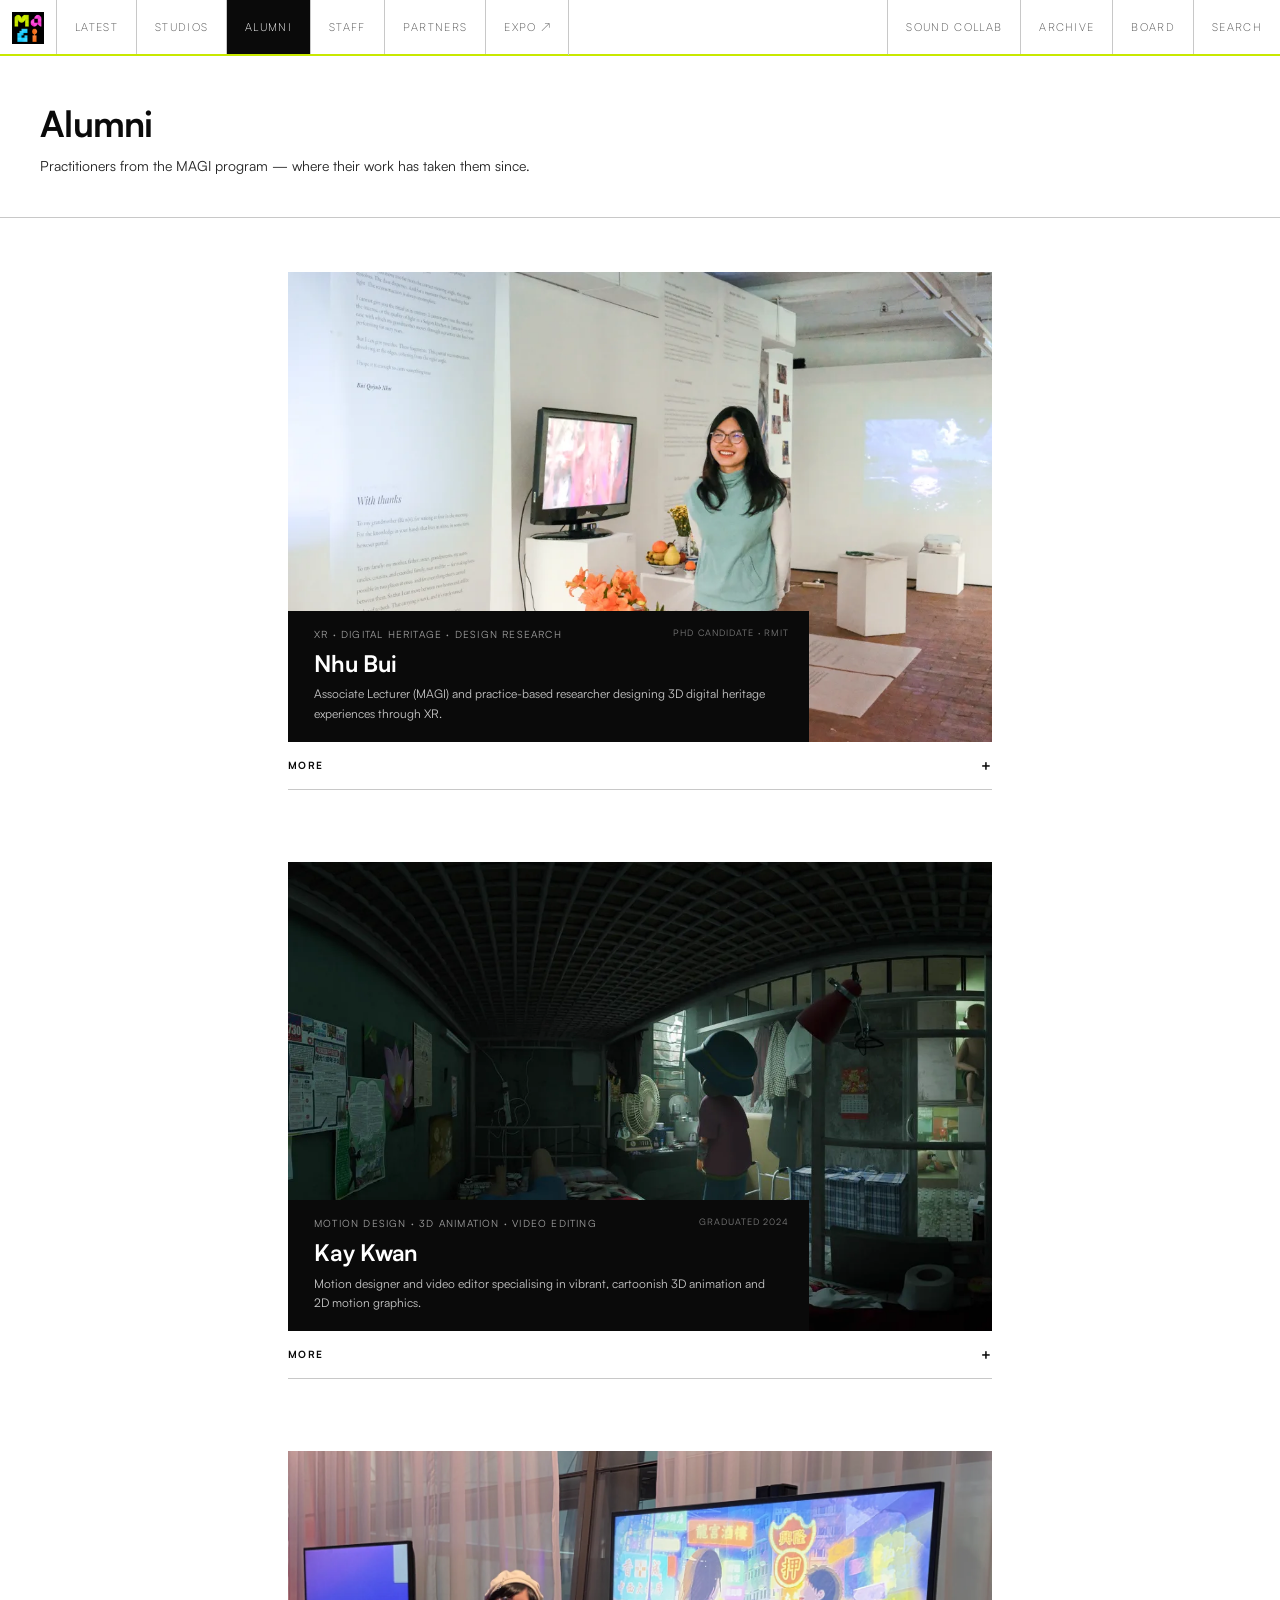
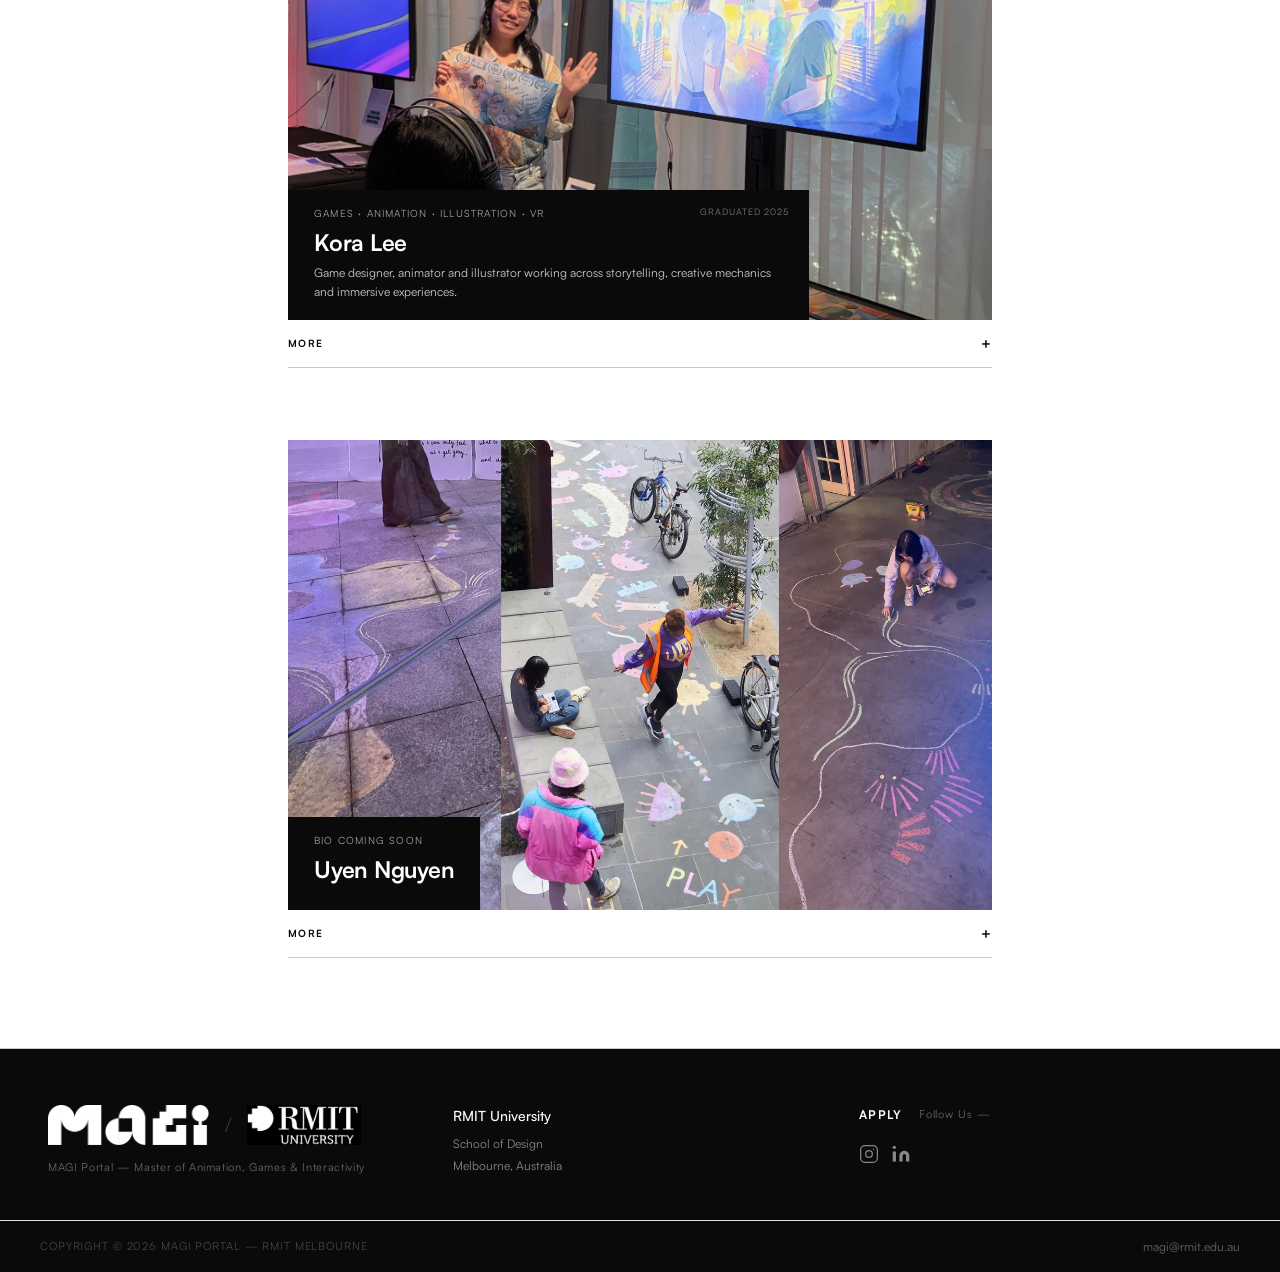
==== commit a6a7d30e: "webp" ====
--- a/alumni.html
+++ b/alumni.html
@@ -291,7 +291,7 @@
     <!-- Kora Lee -->
     <article class="alum" id="kora-lee">
       <div class="alum-hero">
-        <img class="alum-hero-img" src="media/events/ACMI/kora6.jpg" alt="Kora Lee" />
+        <img class="alum-hero-img" src="media/events/ACMI/kora6.webp" alt="Kora Lee" />
         <div class="alum-panel">
           <div class="alum-panel-grad">Graduated 2025</div>
           <div class="alum-panel-meta">Games · Animation · Illustration · VR</div>
@@ -378,7 +378,7 @@
     <!-- Kay Kwan -->
     <article class="alum" id="kay-kwan">
       <div class="alum-hero">
-        <img class="alum-hero-img" src="media/alumni/kaykwan2.jpg" alt="Kay Kwan" style="object-position: left 28%;" />
+        <img class="alum-hero-img" src="media/alumni/kaykwan2.webp" alt="Kay Kwan" style="object-position: left 28%;" />
         <div class="alum-panel">
           <div class="alum-panel-grad">Graduated 2024</div>
           <div class="alum-panel-meta">Motion Design · 3D Animation · Video Editing</div>
@@ -437,7 +437,7 @@
     <!-- Nhu Bui -->
     <article class="alum" id="nhu-bui">
       <div class="alum-hero">
-        <img class="alum-hero-img" src="media/alumni/nhubui.jpg" alt="Nhu Bui" />
+        <img class="alum-hero-img" src="media/alumni/nhubui.webp" alt="Nhu Bui" />
         <div class="alum-panel">
           <div class="alum-panel-grad">PhD Candidate · RMIT</div>
           <div class="alum-panel-meta">XR · Digital Heritage · Design Research</div>
@@ -499,7 +499,7 @@
          are omitted rather than left empty. -->
     <article class="alum" id="uyen-nguyen">
       <div class="alum-hero">
-        <img class="alum-hero-img" src="media/alumni/uyennguyen.jpg" alt="Uyen Nguyen" />
+        <img class="alum-hero-img" src="media/alumni/uyennguyen.webp" alt="Uyen Nguyen" />
         <div class="alum-panel">
           <div class="alum-panel-meta">Bio coming soon</div>
           <h2 class="alum-panel-name">Uyen Nguyen</h2>
--- a/style.css
+++ b/style.css
@@ -628,6 +628,7 @@
 .news-thumb-title {
   display: block;
   font-size: 14px;
+  padding-left: 15px;
   font-weight: 700;
   line-height: 1.25;
   color: #fff;
@@ -736,7 +737,7 @@
   font-size: 14px;
   font-weight: 700;
   letter-spacing: 0.04em;
-  text-transform: uppercase;
+ /* text-transform: uppercase; */
   color: #fff;
 }
 
@@ -838,94 +839,104 @@
 
 /* ── MEDIA GALLERY ───────────────────────────────── */
 
+/* Masonry via CSS multi-column. The previous version placed items into fixed
+   grid rows (210px / 160px / 420px) and used object-fit:cover to fill them,
+   which is what cropped the images. Here each item keeps its own natural
+   height instead, so nothing is ever cut off — the column flow does the
+   arranging, and the varying image heights are what stagger the columns.
+   Reading order runs down each column rather than across; that's fine for a
+   gallery whose contents are shuffled anyway. */
 .gallery-grid {
-  display: grid;
-  grid-template-columns: 1fr 1.8fr 1fr 1.3fr;
-  grid-template-rows: 210px 160px 420px;
+  columns: 3;
+  column-gap: 34px;
   border-bottom: 1px solid var(--line);
-  gap: 28px;
-  padding: 40px 48px;
+  padding: 44px 48px 20px;
   background: var(--white);
 }
 
-/* explicit placement for editorial layout */
-.gallery-grid .gallery-item:nth-child(1) { grid-column: 1; grid-row: 1; }
-.gallery-grid .gallery-item:nth-child(2) { grid-column: 2; grid-row: 1 / 3; }
-.gallery-grid .gallery-item:nth-child(3) { grid-column: 3; grid-row: 1; }
-.gallery-grid .gallery-item:nth-child(4) { grid-column: 4; grid-row: 1; }
-.gallery-grid .gallery-item:nth-child(5) { grid-column: 1; grid-row: 2; }
-.gallery-grid .gallery-item:nth-child(6) { grid-column: 3; grid-row: 2; }
-.gallery-grid .gallery-item:nth-child(7) { grid-column: 4; grid-row: 2; }
-.gallery-grid .gallery-item:nth-child(8) { grid-column: 1 / -1; grid-row: 3; }
-
+/* Each tile is an <a> to the work's portfolio (opens in a new tab), so the
+   inherited link styling is reset back to the page's own type colours. */
 .gallery-item {
-  position: relative;
+  /* Keeps an item's picture and its caption together — without this, a column
+     break can land between the image and the title that belongs to it. */
+  break-inside: avoid;
+  page-break-inside: avoid;    /* older Firefox */
+  display: inline-block;       /* stops margins collapsing across columns */
+  vertical-align: top;         /* no baseline gap under each tile */
+  width: 100%;
+  margin-bottom: 46px;
+  text-decoration: none;
+  color: inherit;
+}
+/* Only linked tiles get the pointer — a work with no portfolio on file
+   renders as an href-less anchor, which shouldn't look clickable. */
+.gallery-item[href] { cursor: pointer; }
+
+/* The image's own box: clips the hover zoom without cropping the image
+   itself, since the box takes its height from the picture. */
+.gallery-item-media {
   overflow: hidden;
-  cursor: pointer;
-  background: #f0f0f0;
+  background: var(--bg-hover);
 }
 
 .gallery-item img {
   width: 100%;
-  height: 100%;
-  object-fit: cover;
-  object-position: center center;
+  height: auto;                /* natural aspect ratio — never cropped */
   display: block;
-  transition: transform 0.4s ease, opacity 0.8s ease;
-}
-
-.gallery-item:hover img { transform: scale(1.03); }
-
-.gallery-overlay {
-  position: absolute;
-  inset: 0;
-  display: flex;
-  flex-direction: column;
-  justify-content: flex-end;
-  padding: 16px;
-  background: linear-gradient(
-    to top,
-    rgba(0, 0, 0, 0.72) 0%,
-    rgba(0, 0, 0, 0.2)  50%,
-    transparent         100%
-  );
-  opacity: 0;
-  transition: opacity 0.25s ease;
-}
-
-.gallery-item:hover .gallery-overlay { opacity: 1; }
+  transition: transform 0.5s cubic-bezier(0.22, 1, 0.36, 1), opacity 0.8s ease;
+}
+
+/* Hover response only where there's actually somewhere to go. */
+.gallery-item[href]:hover img,
+.gallery-item[href]:focus-visible img { transform: scale(1.035); }
+
+/* These are links now, so they need a visible keyboard focus ring. */
+.gallery-item[href]:focus-visible {
+  outline: 2px solid var(--black);
+  outline-offset: 4px;
+}
+
+/* ── Caption, below the image (not an overlay) ── */
+
+/* Each tile carries its specialisation's colour as --chip-* , set from the
+   data-spec attribute JS writes on it. Same four colours and the same ink
+   pairings used by the specialisation panels, staff tags and Selected Works
+   badges, so a category reads identically wherever it appears on the site.
+   The fallback keeps an unrecognised label legible rather than invisible. */
+.gallery-item[data-spec="research"]      { --chip-bg: var(--col-research);      --chip-ink: #4a5200; }
+.gallery-item[data-spec="animation"]     { --chip-bg: var(--col-animation);     --chip-ink: #fff;    }
+.gallery-item[data-spec="games"]         { --chip-bg: var(--col-games);         --chip-ink: #003a4a; }
+.gallery-item[data-spec="interactivity"] { --chip-bg: var(--col-interactivity); --chip-ink: #fff;    }
 
 .gallery-item-label {
+  display: inline-block;
   font-size: 9px;
-  letter-spacing: 0.14em;
+  font-weight: 700;
+  letter-spacing: 0.12em;
   text-transform: uppercase;
-  color: rgba(255, 255, 255, 0.65);
-  margin-bottom: 5px;
-  transform: translateY(6px);
-  transition: transform 0.25s ease;
+  padding: 4px 9px 5px;
+  margin-top: 14px;
+  background: var(--chip-bg, var(--bg-hover));
+  color: var(--chip-ink, var(--dim));
 }
 
 .gallery-item-title {
-  font-size: 13px;
+  font-size: 21px;
   font-weight: 500;
-  color: #fff;
-  line-height: 1.3;
-  margin-bottom: 4px;
-  transform: translateY(6px);
-  transition: transform 0.25s ease 0.03s;
-}
+  letter-spacing: -0.015em;
+  line-height: 1.2;
+  color: var(--black);
+  margin-top: 5px;
+  transition: opacity 0.2s ease;
+}
+
+.gallery-item[href]:hover .gallery-item-title,
+.gallery-item[href]:focus-visible .gallery-item-title { opacity: 0.55; }
 
 .gallery-item-student {
-  font-size: 10px;
-  color: rgba(255, 255, 255, 0.55);
-  transform: translateY(6px);
-  transition: transform 0.25s ease 0.06s;
-}
-
-.gallery-item:hover .gallery-item-label,
-.gallery-item:hover .gallery-item-title,
-.gallery-item:hover .gallery-item-student {
-  transform: translateY(0);
+  font-size: 11px;
+  color: var(--muted);
+  margin-top: 6px;
 }
 
 /* ── STAT ──────────────────────────────────────────── */
@@ -1439,18 +1450,6 @@
 .spec-work-title   { font-size: 12px; color: var(--black); }
 .spec-work-student { font-size: 11px; color: var(--secondary); white-space: nowrap; }
 .spec-work-year    { font-size: 11px; color: var(--dim); white-space: nowrap; }
-
-.spec-link {
-  font-size: 11px;
-  letter-spacing: 0.1em;
-  text-transform: uppercase;
-  color: var(--dim);
-  text-decoration: none;
-  cursor: pointer;
-  transition: color 0.15s;
-}
-
-.spec-link:hover { color: var(--black); }
 
 /* ── PANEL HIGHLIGHT STATES ──────────────────────── */
 
@@ -2826,8 +2825,7 @@
     background: var(--bg-hover);
   }
   .spec-mreveal.show { display: block; }
-  .spec-mreveal .spec-desc { font-size: 13px; color: var(--secondary); line-height: 1.6; margin-bottom: 14px; }
-  .spec-mreveal .spec-link { font-size: 11px; }
+  .spec-mreveal .spec-desc { font-size: 13px; color: var(--secondary); line-height: 1.6; }
 
   /* ── UPLOAD CTA ─────────────────────────────────────
      Drops below News & Events here, and drops its voice with it: the pale
@@ -2930,14 +2928,18 @@
   .rec-compact-panel-inner { padding: 6px 18px 20px 18px; }
 
   /* ── GALLERY ──────────────────────────────────────── */
+  /* Two columns instead of three. No aspect-ratio override here — forcing one
+     would crop the images again, which is the thing this layout exists to
+     avoid; heights stay natural at every width. */
   .gallery-grid {
-    grid-template-columns: 1fr 1fr;
-    grid-template-rows: none;
-    grid-auto-rows: auto;
-    gap: 14px;
-    padding: 24px;
+    columns: 2;
+    column-gap: 16px;
+    padding: 24px 24px 4px;
   }
-  .gallery-grid .gallery-item { grid-column: auto !important; grid-row: auto !important; aspect-ratio: 1 / 1; }
+  .gallery-item { margin-bottom: 26px; }
+  .gallery-item-label { font-size: 9px; margin-top: 11px; }
+  .gallery-item-title { font-size: 15px; margin-top: 4px; }
+  .gallery-item-student { font-size: 10px; margin-top: 4px; }
 
   /* ── FOOTER ───────────────────────────────────────── */
   .footer-top { grid-template-columns: 1fr; padding: 40px 24px 32px; gap: 28px; }
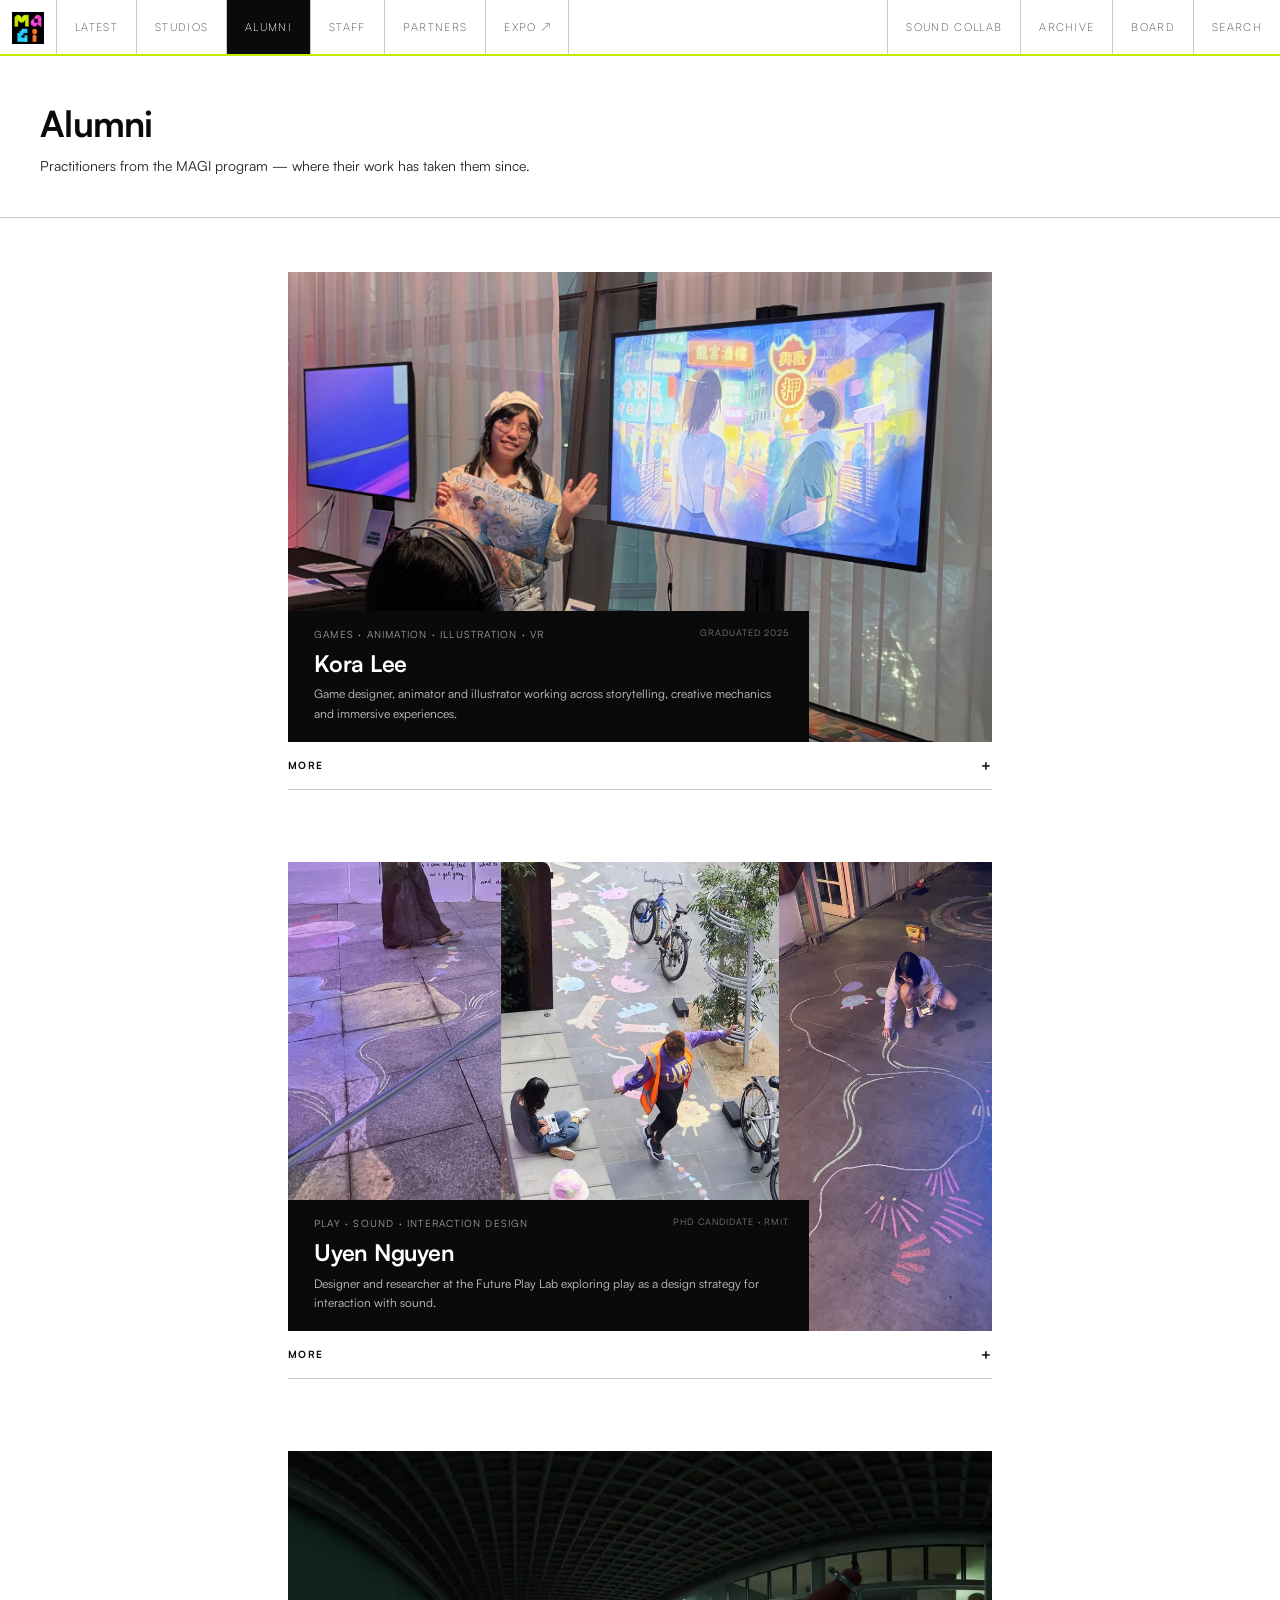
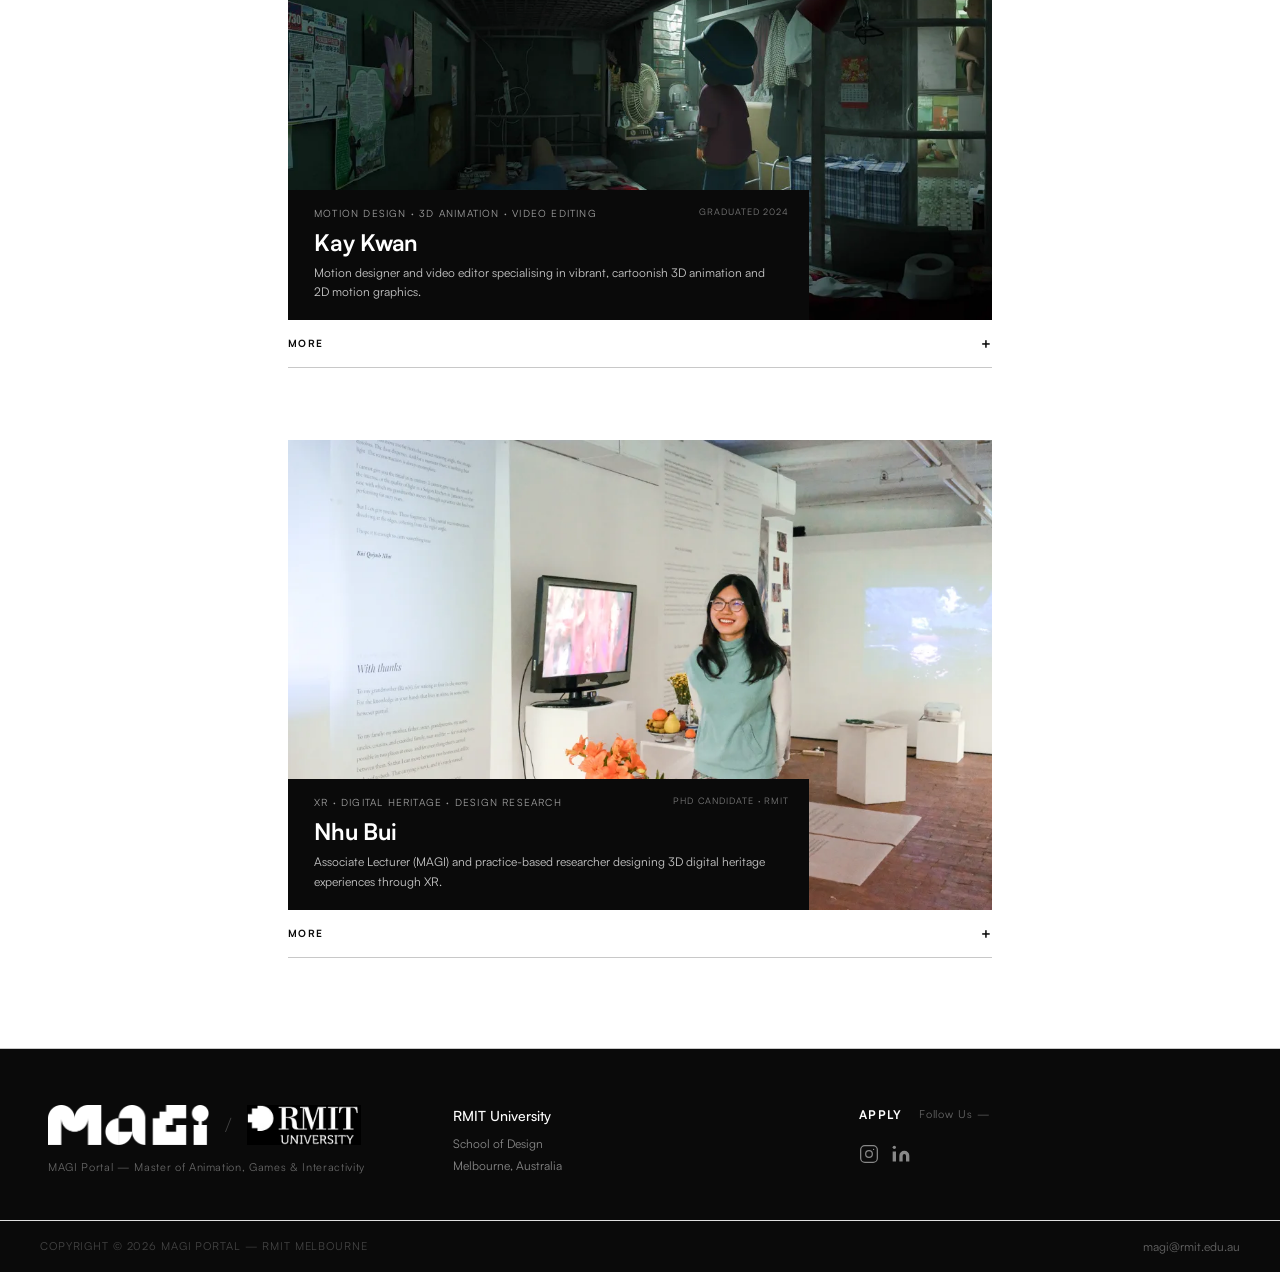
==== commit 7d3d3264: "changes" ====
--- a/alumni.html
+++ b/alumni.html
@@ -197,6 +197,21 @@
       font-size: 12px;
       color: var(--muted);
       line-height: 1.65;
+    }
+
+    /* Source link on an award, where one exists. Sits inline at the end of the
+       description rather than as its own row, so an item with a citation still
+       occupies one line in the list and the years stay aligned down the page. */
+    .alum-item-link {
+      color: var(--secondary);
+      text-decoration: none;
+      border-bottom: 1px solid var(--line);
+      white-space: nowrap;
+      transition: color 0.12s, border-color 0.12s;
+    }
+    .alum-item-link:hover {
+      color: var(--black);
+      border-color: var(--black);
     }
 
     @media (max-width: 900px) {
@@ -227,18 +242,18 @@
 <body>
 
   <nav class="nav" id="site-nav">
-    <a class="nav-wordmark" href="index.html" aria-label="MAGI Portal — Home">
+    <a class="nav-wordmark" href="/" aria-label="MAGI Portal — Home">
       <img class="nav-wordmark-icon" src="logo/MAGI_favicon.png" alt="MAGI" />
     </a>
     <button class="nav-toggle" id="nav-toggle" aria-label="Menu" aria-expanded="false" aria-controls="site-nav">
       <span></span><span></span><span></span>
     </button>
     <div class="nav-links">
-      <a class="nav-link" href="latest.html">Latest</a>
-      <a class="nav-link" href="studios.html">Studios</a>
-      <a class="nav-link active" href="alumni.html">Alumni</a>
-      <a class="nav-link" href="staff.html">Staff</a>
-      <a class="nav-link" href="sponsors.html">Partners</a>
+      <a class="nav-link" href="latest">Latest</a>
+      <a class="nav-link" href="studios">Studios</a>
+      <a class="nav-link active" href="alumni">Alumni</a>
+      <a class="nav-link" href="staff">Staff</a>
+      <a class="nav-link" href="sponsors">Partners</a>
       <div class="nav-expo">
         <a class="nav-link nav-expo-link" href="https://magiexpo2025.com/" target="_blank" rel="noopener">EXPO ↗</a>
         <span class="nav-expo-accent" aria-hidden="true"></span>
@@ -256,9 +271,9 @@
       </div>
     </div>
     <div class="nav-right">
-      <a class="nav-link" href="soundcollab.html">Sound Collab</a>
-      <a class="nav-link" href="research.html">Archive</a>
-      <a class="nav-link" href="studio.html">Board</a>
+      <a class="nav-link" href="soundcollab">Sound Collab</a>
+      <a class="nav-link" href="archive">Archive</a>
+      <a class="nav-link" href="board">Board</a>
     </div>
     <!-- Sits outside .nav-right so the mobile hamburger doesn't swallow it —
          on mobile it's ordered up next to the toggle (see style.css). -->
@@ -486,6 +501,14 @@
                   <div class="alum-item-desc">MAGI RMIT Award.</div>
                 </div>
               </div>
+
+              <div class="alum-item">
+                <div class="alum-item-year">2023</div>
+                <div>
+                  <div class="alum-item-role">Dean's Award for Excellence</div>
+                  <div class="alum-item-desc">School of Design, RMIT University. <a class="alum-item-link" href="https://rmitdesigngradshows.com/" target="_blank" rel="noopener">rmitdesigngradshows.com ↗</a></div>
+                </div>
+              </div>
             </div>
 
           </div>
@@ -493,16 +516,15 @@
       </div>
     </article>
 
-    <!-- Uyen Nguyen — bio/awards pending, placeholder shell only. Update
-         alum-panel-meta, alum-panel-role and alum-bio once info arrives;
-         the detail section currently has no awards/folio, so those blocks
-         are omitted rather than left empty. -->
+    <!-- Uyen Nguyen -->
     <article class="alum" id="uyen-nguyen">
       <div class="alum-hero">
         <img class="alum-hero-img" src="media/alumni/uyennguyen.webp" alt="Uyen Nguyen" />
         <div class="alum-panel">
-          <div class="alum-panel-meta">Bio coming soon</div>
+          <div class="alum-panel-grad">PhD Candidate · RMIT</div>
+          <div class="alum-panel-meta">Play · Sound · Interaction Design</div>
           <h2 class="alum-panel-name">Uyen Nguyen</h2>
+          <p class="alum-panel-role">Designer and researcher at the Future Play Lab exploring play as a design strategy for interaction with sound.</p>
         </div>
       </div>
 
@@ -516,7 +538,36 @@
           <div class="alum-detail-inner" id="uyen-nguyen-detail">
 
             <div class="alum-intro">
-              <p class="alum-bio">Full bio coming soon.</p>
+              <p class="alum-bio">Uyen Nguyen is a designer, researcher and academic at RMIT University, Melbourne. She is researching how play can be harnessed as a design strategy for interaction with sound. Collaborating with leading artists, game makers, creative producers, research partners and cultural organisations, her gallery-based and site-specific works have been shared in national and international venues, events and exhibitions including Experimenta, Tarra Warra Museum of Art, DiGRA, Freeplay and ACMI. She is a co-founder of the experimental play collective YomeciPlay and is doing a PhD at the Future Play Lab at RMIT University.</p>
+              <a class="alum-folio" href="https://www.uyenng.com/" target="_blank" rel="noopener">View Folio ↗</a>
+            </div>
+
+            <div class="alum-sec">
+              <div class="alum-sec-title">Artist Talks, Workshops &amp; Guest Lectures</div>
+
+              <div class="alum-item">
+                <div class="alum-item-year">2023</div>
+                <div>
+                  <div class="alum-item-role"><em>TRON (1982): Future Play Lab</em></div>
+                  <div class="alum-item-desc">RMIT Culture, Melbourne International Games Week.</div>
+                </div>
+              </div>
+
+              <div class="alum-item">
+                <div class="alum-item-year">2023</div>
+                <div>
+                  <div class="alum-item-role"><em>Urban Play School</em></div>
+                  <div class="alum-item-desc">RMIT Creative and Future Play Lab.</div>
+                </div>
+              </div>
+
+              <div class="alum-item">
+                <div class="alum-item-year">2022</div>
+                <div>
+                  <div class="alum-item-role"><em>Play about Place</em></div>
+                  <div class="alum-item-desc">Melbourne International Games Week.</div>
+                </div>
+              </div>
             </div>
 
           </div>
--- a/style.css
+++ b/style.css
@@ -684,6 +684,11 @@
 
 .news-link:hover { opacity: 0.6; }
 
+/* Swipe-hint dots. Hidden by default — the desktop grid shows all four cards
+   at once, so there's nothing to page through. Turned on in the mobile
+   scroller media query (see below), where the cards become a swipeable row. */
+.news-dots { display: none; }
+
 /* ── FEATURED EXHIBITION CARD — full-bleed low-opacity video ──
    Unlike the other three cards (image thumbnail with the tag/title pinned as
    overlays), this one keeps the older treatment: the trailer fills the whole
@@ -2112,79 +2117,133 @@
 
 /* ── STAFF GRID ──────────────────────────────────── */
 
+/* Portrait shots sitting flat on the page — no card borders or shadows, so the
+   photographs themselves carry the grid.
+
+   Deliberately centred and capped rather than spanning the page: at full width
+   a 3-up grid would blow each shot up to ~400px, and the source photos don't
+   have the resolution for that. The cap keeps a column near 230px, which is
+   about as large as the smallest original holds up at.
+
+   The cap has to move in step with the gaps and padding — widening the gutters
+   alone would eat into the columns and shrink the shots, so the three are
+   balanced against each other whenever this is retuned. */
 .staff-grid {
   display: grid;
-  grid-template-columns: repeat(4, 1fr);
-  gap: 28px;
-  padding: 28px;
-  background: var(--bg-hover);
-  align-items: start;
-}
-
-/* Floats as its own card rather than a shared-border grid cell — matches
-   the Sound Collab pamphlet treatment, but sized to its content, not a
-   fixed ratio, so there's no dead space under a short bio. */
+  grid-template-columns: repeat(3, 1fr);
+  gap: 58px 44px;
+  max-width: 850px;
+  margin: 0 auto;
+  padding: 60px 36px 72px;
+  background: var(--white);
+}
+
+/* No align-items here, so cards stretch to the tallest in their row — that
+   even height is what lets the tag row and profile link line up across a row
+   (see .staff-tags) instead of floating at whatever depth each bio ends. */
 .staff-card {
-  position: relative;
-  border: 1px solid var(--line);
-  box-shadow: 0 2px 10px rgba(0, 0, 0, 0.05);
-  background: var(--white);
-  padding: 26px 24px;
   display: flex;
   flex-direction: column;
-  align-items: flex-start;
-  gap: 16px;
-  cursor: pointer;
-  transition: background 0.1s, box-shadow 0.15s;
-}
-
-.staff-card:hover { background: var(--bg-hover); box-shadow: 0 4px 18px rgba(0, 0, 0, 0.09); }
-
+  gap: 22px;
+}
+
+/* Rectangular thumbnail rather than the old 104px circle. The 3:4 portrait and
+   the corner rounding live on this frame, not on the image, so the frame holds
+   its size and place while the photo scales inside it — the shot zooms into the
+   composition instead of the whole tile growing and drifting out of line with
+   the name beneath it. overflow:hidden is what crops the oversized image back
+   to the frame, and the fill shows through as a neutral placeholder while an
+   image loads or if one is missing.
+
+   Square by default, easing to rounded on hover. The page has no other
+   interaction left on it, so this is the one bit of feedback that the shots are
+   more than flat decoration. Neither the radius nor the scale affects layout,
+   so a hover can't nudge the grid. */
+.staff-shot {
+  width: 100%;
+  aspect-ratio: 3 / 4;
+  overflow: hidden;
+  background: #ececea;
+  border-radius: 0;
+  transition: border-radius 0.4s cubic-bezier(0.4, 0, 0.2, 1);
+}
+
+/* Triggered from the whole card, not just the frame. The name, role and bio
+   are most of a card's area, so keying off .staff-shot alone meant the shot
+   sat inert while the pointer was plainly on the person — and it made the
+   target much smaller than it looks. Hovering the frame still works, since
+   it's inside the card. */
+.staff-card:hover .staff-shot { border-radius: 16px; }
+
+/* Fills the frame rather than setting its own ratio — the frame owns the
+   geometry now. object-position keeps heads in shot when a wider original has
+   to be cropped to 3:4. */
+.staff-photo,
 .staff-initials {
-  align-self: flex-start;
-  width: 104px;
-  height: 104px;
-  border-radius: 50%;
+  width: 100%;
+  height: 100%;
+  display: block;
+  /* filter rides in the same declaration as transform rather than in a
+     .staff-photo rule of its own — that would sit at equal specificity and
+     later in the file, so its `transition` would replace this one outright
+     and silently kill the zoom easing. .staff-initials has no filter to
+     animate, so listing it here costs nothing. */
+  transition: transform 0.5s cubic-bezier(0.4, 0, 0.2, 1),
+              filter 0.45s ease;
+}
+
+.staff-card:hover .staff-photo,
+.staff-card:hover .staff-initials { transform: scale(1.05); }
+
+/* Greyscale at rest, full colour under the pointer — the row reads as a
+   consistent set until you single one out. */
+.staff-photo {
+  object-fit: cover;
+  object-position: center top;
+  filter: grayscale(1);
+}
+
+.staff-card:hover .staff-photo { filter: grayscale(0); }
+
+/* Stand-in tile for staff without a photo — same rectangle as the real shots
+   so the grid keeps its rhythm. */
+.staff-initials {
+  display: flex;
+  align-items: center;
+  justify-content: center;
   background: var(--black);
   color: var(--white);
-  font-size: 15px;
+  font-size: 22px;
   font-weight: 500;
   letter-spacing: 0.08em;
-  display: flex;
-  align-items: center;
-  justify-content: center;
-  flex-shrink: 0;
-}
-
+}
+
+/* Grows to absorb the row's spare height, which is what gives .staff-tags an
+   auto top margin to push against. Basis stays `auto` rather than the usual
+   `flex: 1` shorthand (which zeroes it) so the height is still driven by the
+   text — the row has to measure from the content before it can hand any spare
+   height back. */
 .staff-body {
   display: flex;
   flex-direction: column;
-  gap: 4px;
+  gap: 7px;
   min-width: 0;
-  width: 100%;
-}
-
-.staff-photo {
-  align-self: flex-start;
-  width: 104px;
-  height: 104px;
-  border-radius: 50%;
-  object-fit: cover;
-  object-position: center top;
-  flex-shrink: 0;
-  display: block;
-  filter: grayscale(1);
+  flex: 1 1 auto;
 }
 
 .staff-name {
-  font-size: 15px;
+  font-size: 19px;
   font-weight: 500;
   color: var(--black);
+  line-height: 1.3;
 }
 
 .staff-role {
   font-size: 12px;
+  font-weight: 500;
   color: var(--secondary);
+  letter-spacing: 0.02em;
+  line-height: 1.4;
 }
 
 .staff-dept {
@@ -2193,47 +2252,53 @@
   margin-bottom: 8px;
 }
 
+/* Same size as the role but lighter and muted, so the hierarchy still reads
+   without another step down — at a ~200px measure 11px was getting cramped.
+
+   The margins below stack on top of .staff-body's own 7px gap, so the space
+   they actually produce is 7px more than the number reads. */
 .staff-desc {
   font-size: 12px;
   color: var(--muted);
-  line-height: 1.5;
-  margin: 8px 0 12px;
-}
-
+  line-height: 1.7;
+  margin-top: 20px;
+}
+
+/* margin-top:auto drops the tags — and the profile link after them — to the
+   bottom of the card, so both line up across a row however many lines each bio
+   runs to. A short bio just leaves more air above its tags. padding-top is the
+   floor on that gap, for the tallest card in a row where there's no spare
+   height for the auto margin to claim. */
 .staff-tags {
   display: flex;
   flex-wrap: wrap;
-  gap: 4px;
-  margin-bottom: 8px;
-}
-
+  gap: 5px;
+  margin-top: auto;
+  padding-top: 18px;
+}
+
+/* Borderless: nine bordered pills down a narrow column read as clutter, and
+   the cards no longer have a box for one to sit against. */
 .staff-link {
-  position: absolute;
-  top: 20px;
-  right: 20px;
+  align-self: flex-start;
+  margin-top: 18px;
   font-size: 9px;
   letter-spacing: 0.08em;
   text-transform: uppercase;
   color: var(--dim);
   text-decoration: none;
-  background: var(--white);
-  border: 1px solid var(--line);
-  padding: 6px 10px;
   white-space: nowrap;
-  transition: color 0.1s, border-color 0.1s;
-  z-index: 2;
-}
-
-.staff-link:hover { color: var(--black); border-color: var(--black); }
-
-@media (max-width: 980px) {
-  .staff-grid { grid-template-columns: repeat(2, 1fr); }
-}
-
-@media (max-width: 480px) {
-  .staff-grid { grid-template-columns: 1fr; gap: 20px; padding: 20px; }
-  .staff-card { padding: 24px 22px; gap: 14px; }
-  .staff-photo, .staff-initials { width: 76px; height: 76px; }
+  transition: color 0.1s;
+}
+
+.staff-link:hover { color: var(--black); }
+
+@media (max-width: 700px) {
+  /* Two up rather than one: a portrait shot at full phone width would run most
+     of the screen height on its own. */
+  .staff-grid { grid-template-columns: repeat(2, 1fr); gap: 40px 20px; padding: 32px 20px 40px; }
+  .staff-name { font-size: 16px; }
+  .staff-role { font-size: 11px; }
 }
 
 /* ── RECENT RECORDINGS SPOTLIGHT ────────────────── */
@@ -2919,6 +2984,34 @@
     overflow: visible;
   }
 
+  /* ── NEWS & EVENTS — swipe-hint dots ──────────────────
+     A minimal row of dots under the scroller so it reads as a swipeable
+     carousel rather than a row that just happens to be clipped. The active
+     dot is driven by the scroller position in the script (adds .is-active). */
+  .news-dots {
+    display: flex;
+    justify-content: center;
+    align-items: center;
+    gap: 8px;
+    padding: 16px 0 18px;
+    background: #0a0a0a;
+    border-bottom: 1px solid #e0e0e0;
+  }
+  .news-dot {
+    width: 6px;
+    height: 6px;
+    border-radius: 50%;
+    background: #3a3a3a;
+    padding: 0;
+    border: none;
+    cursor: pointer;
+    transition: background 0.2s ease, transform 0.2s ease;
+  }
+  .news-dot.is-active {
+    background: #e0e0e0;
+    transform: scale(1.35);
+  }
+
   /* ── SELECTED WORKS ───────────────────────────────── */
   .sel-grid { grid-template-columns: 1fr 1fr; gap: 16px; padding: 22px; }
 
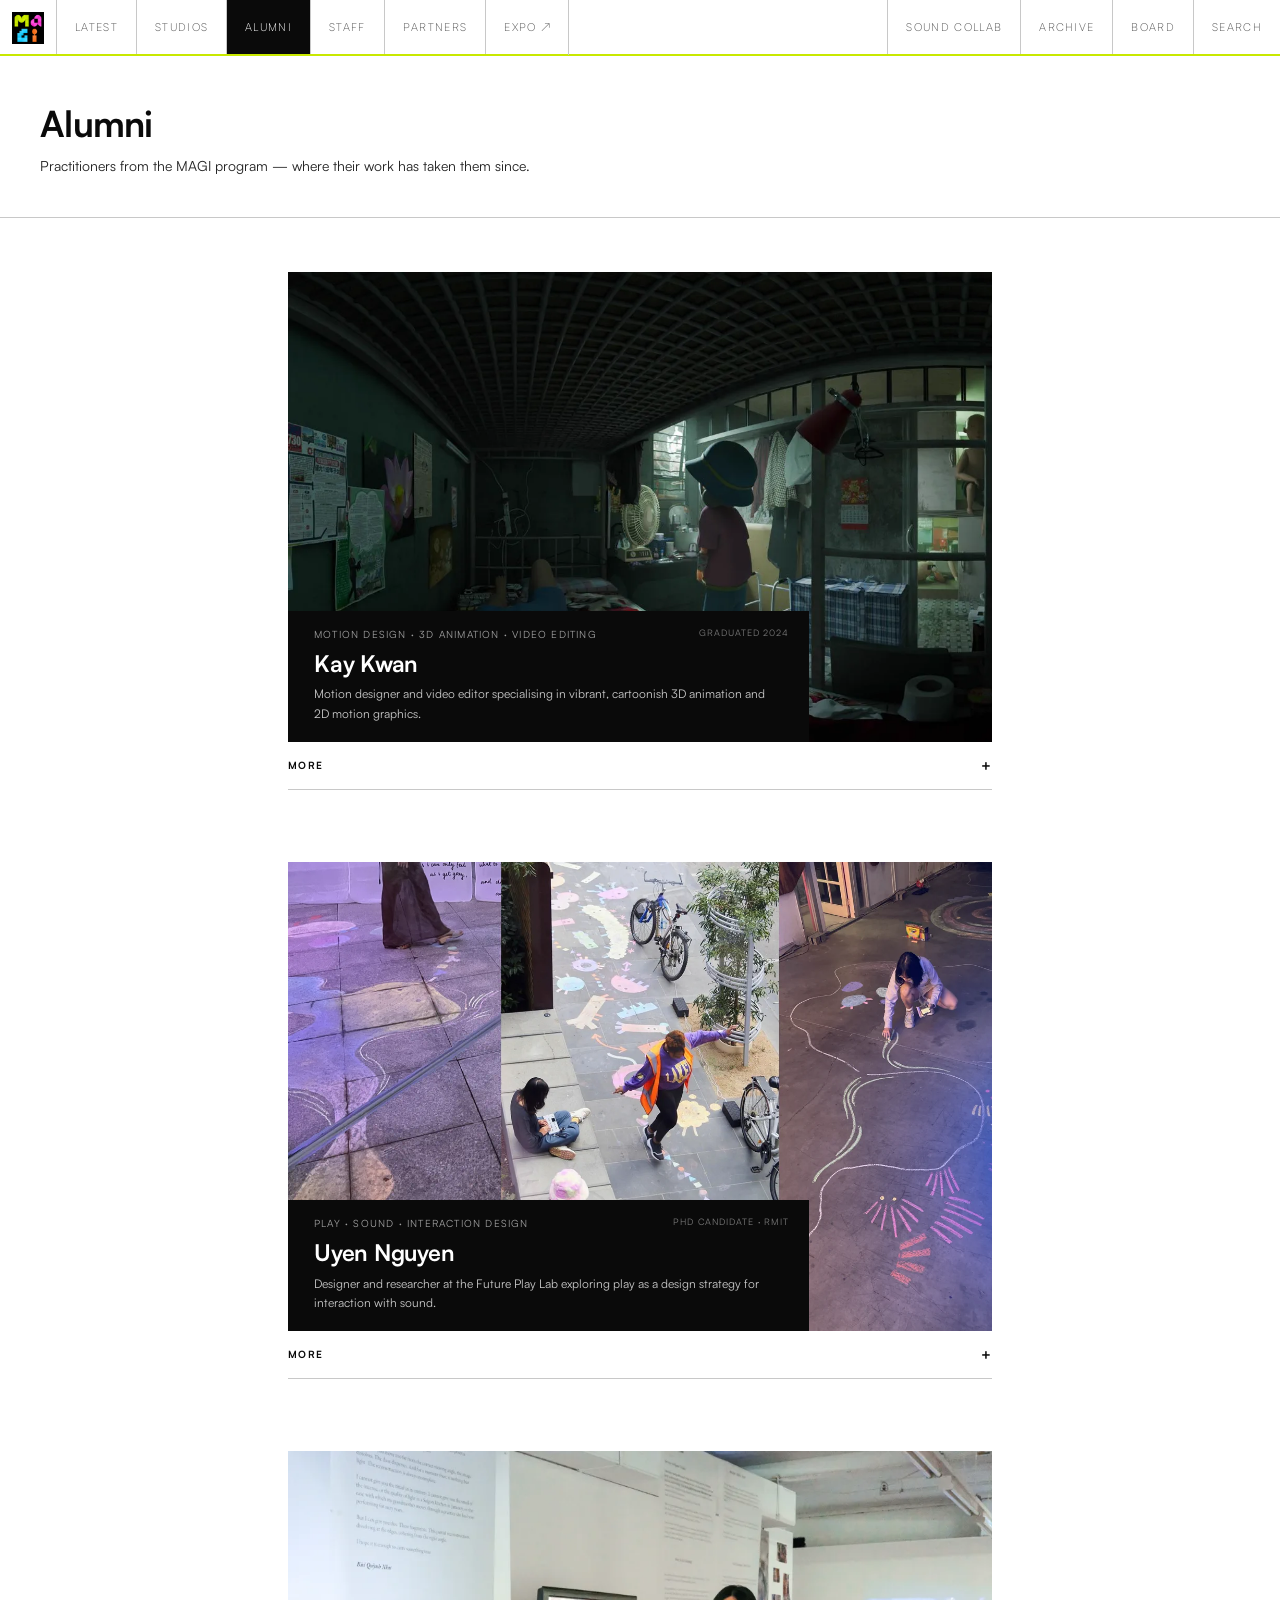
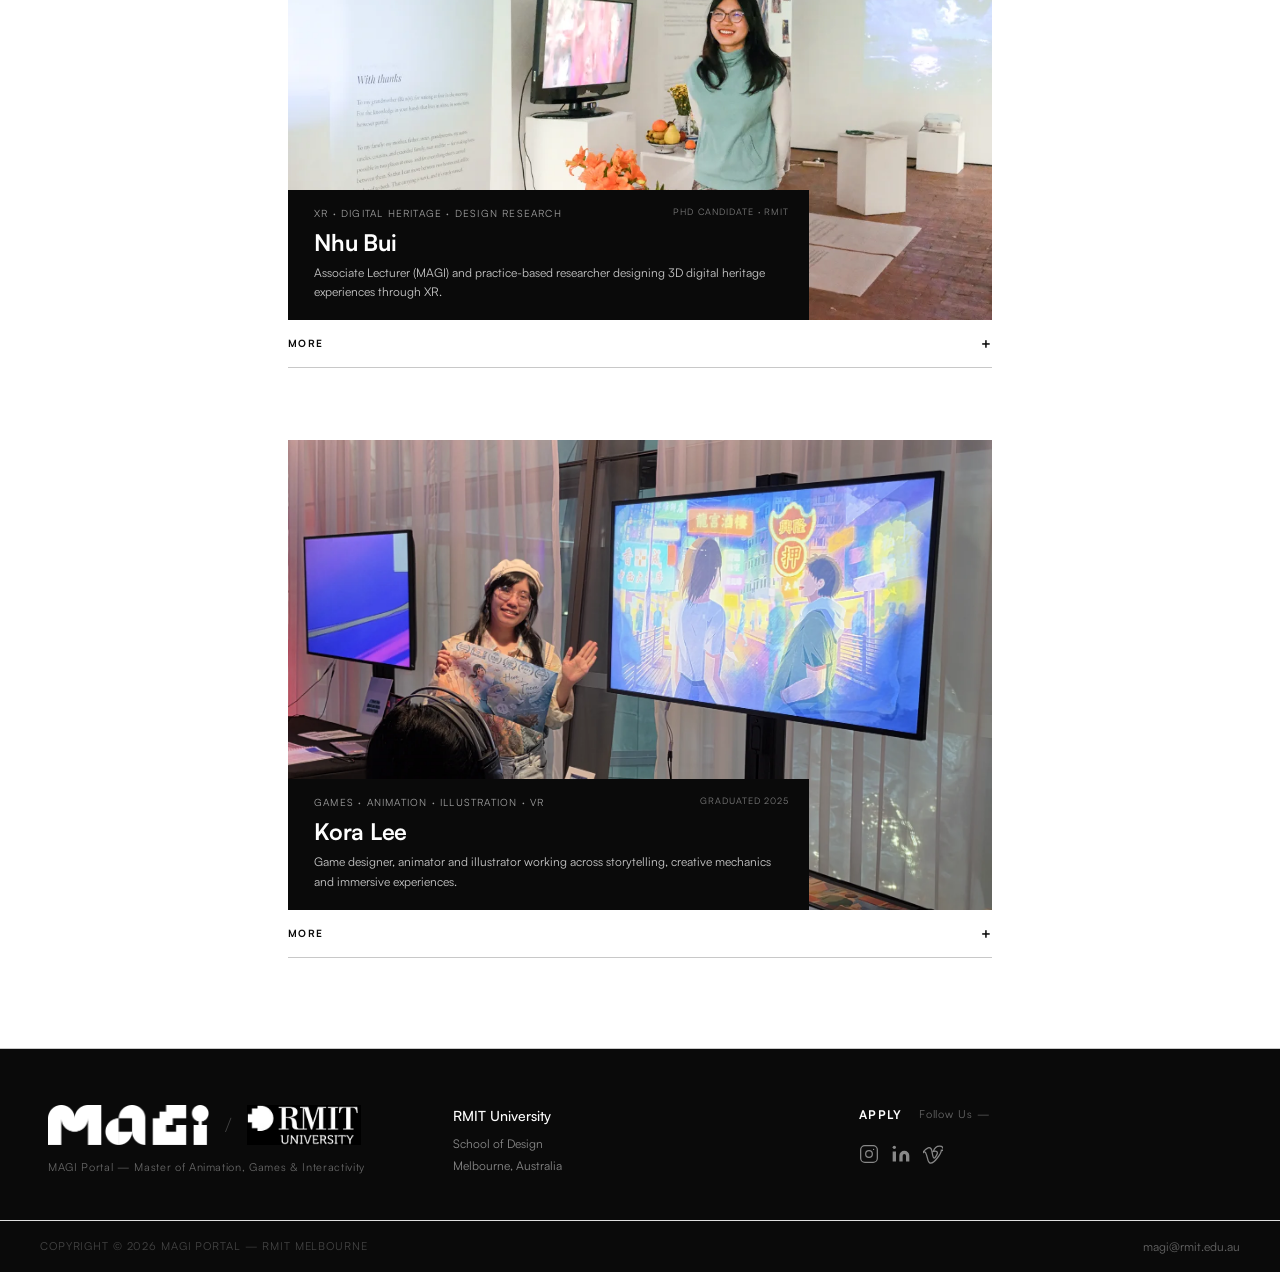
==== commit 66d8ec3e: "asd" ====
--- a/alumni.html
+++ b/alumni.html
@@ -600,6 +600,7 @@
         <div class="footer-socials">
           <a class="footer-social" href="https://www.instagram.com/rmit.magistudio/" target="_blank" rel="noopener" aria-label="Instagram"><svg width="20" height="20" viewBox="0 0 24 24" fill="none" stroke="currentColor" stroke-width="1.5"><rect x="2" y="2" width="20" height="20" rx="5"/><circle cx="12" cy="12" r="4"/><circle cx="17.5" cy="6.5" r="0.8" fill="currentColor" stroke="none"/></svg></a>
           <a class="footer-social" href="https://au.linkedin.com/in/magi-studio-9abb08270" target="_blank" rel="noopener" aria-label="LinkedIn"><svg width="20" height="20" viewBox="0 0 24 24" fill="currentColor"><path d="M16 8a6 6 0 0 1 6 6v7h-4v-7a2 2 0 0 0-4 0v7h-4v-7a6 6 0 0 1 6-6z"/><rect x="2" y="9" width="4" height="12"/><circle cx="4" cy="4" r="2"/></svg></a>
+          <a class="footer-social" href="https://vimeo.com/user260780248" target="_blank" rel="noopener" aria-label="Vimeo"><svg width="20" height="20" viewBox="0 0 24 24" fill="none" stroke="currentColor" stroke-width="1.5"><path d="M22 7.4c-.1 2.3-1.7 5.4-4.8 9.4C14 21 11.4 23 9.3 23c-1.3 0-2.4-1.2-3.3-3.6L4.2 13c-.7-2.4-1.4-3.6-2.2-3.6-.2 0-.8.4-1.9 1.1L0 9.4c1.2-1 2.4-2.1 3.5-3 1.6-1.3 2.8-2 3.6-2.1 1.9-.2 3 1.1 3.5 3.8.5 2.9.8 4.7 1 5.3.5 2.4 1.1 3.6 1.8 3.6.5 0 1.3-.8 2.3-2.4 1-1.6 1.6-2.8 1.6-3.7 0-1.6-.9-2.4-2.8-2.4-.7 0-1.4.2-2.1.5 1.4-4.5 4-6.7 7.9-6.5 2.9.1 4.3 1.9 4.2 5.4z"/></svg></a>
         </div>
       </div>
     </div>
